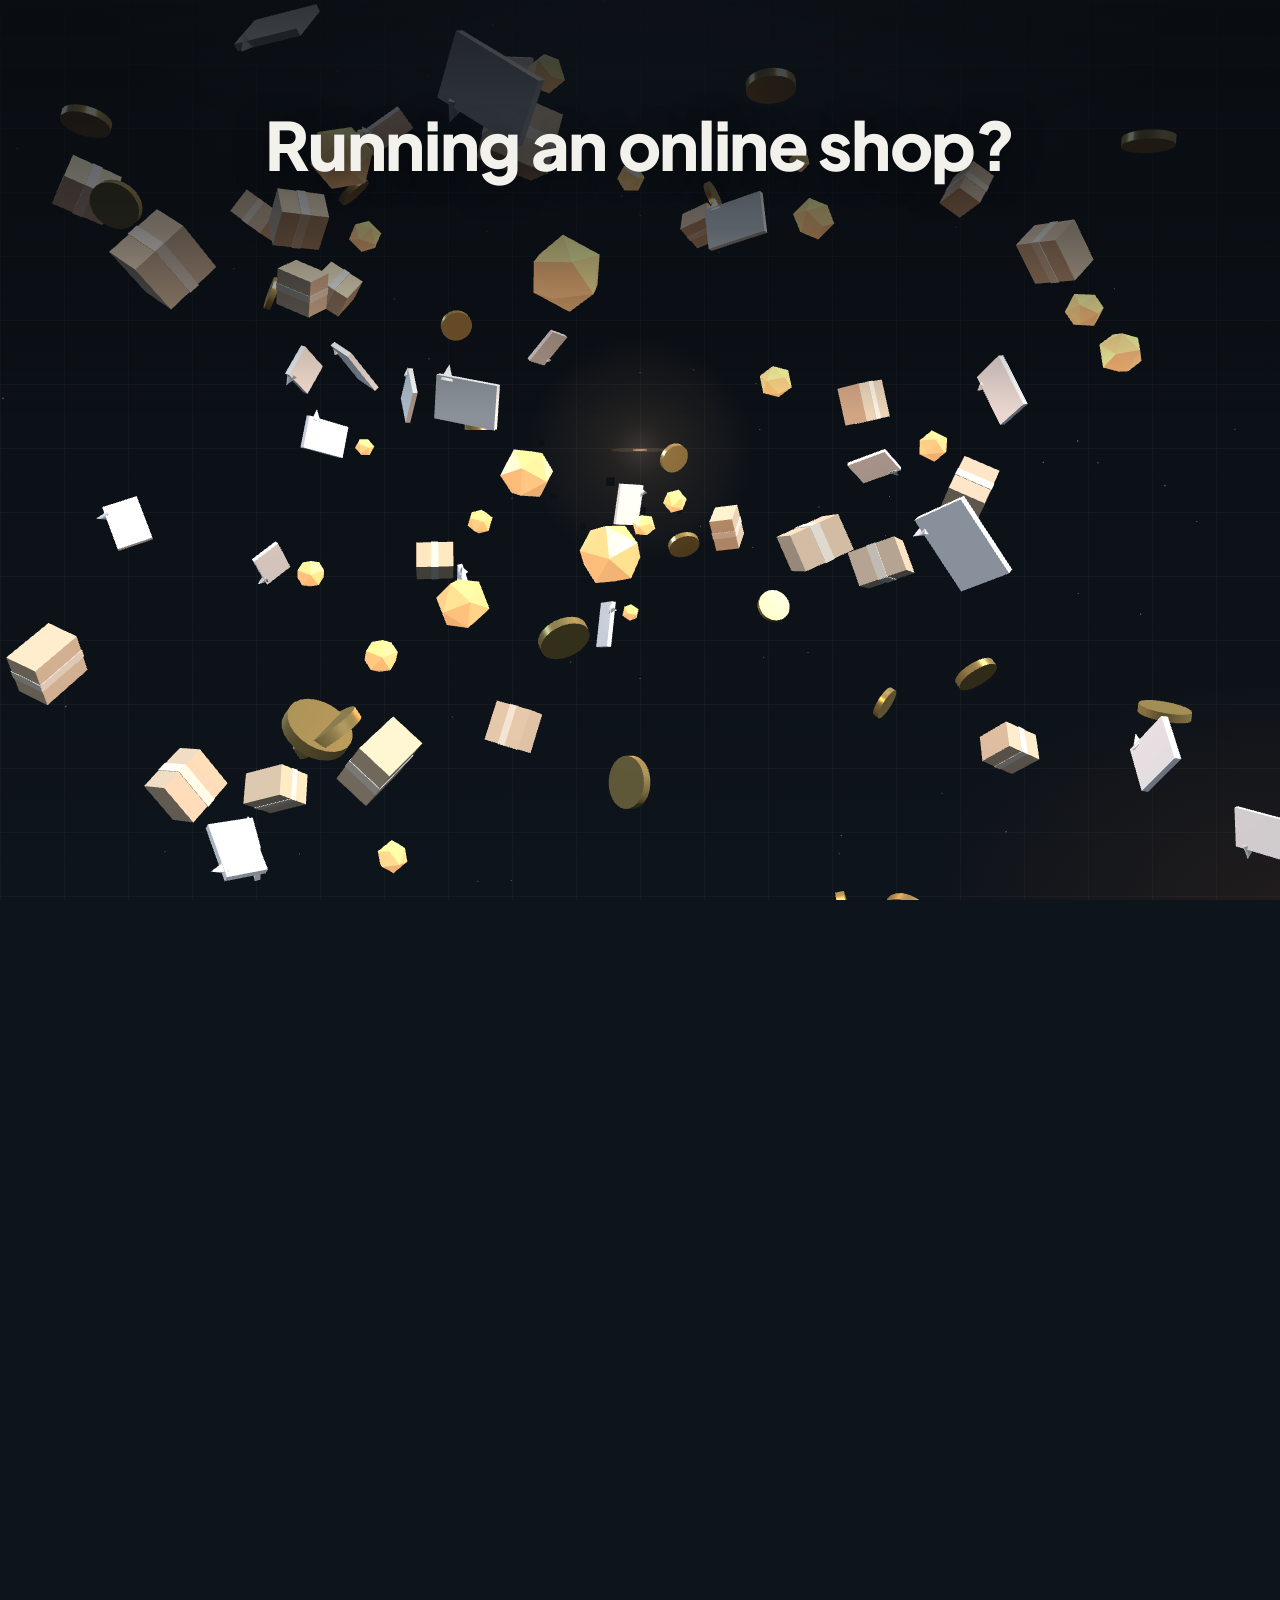
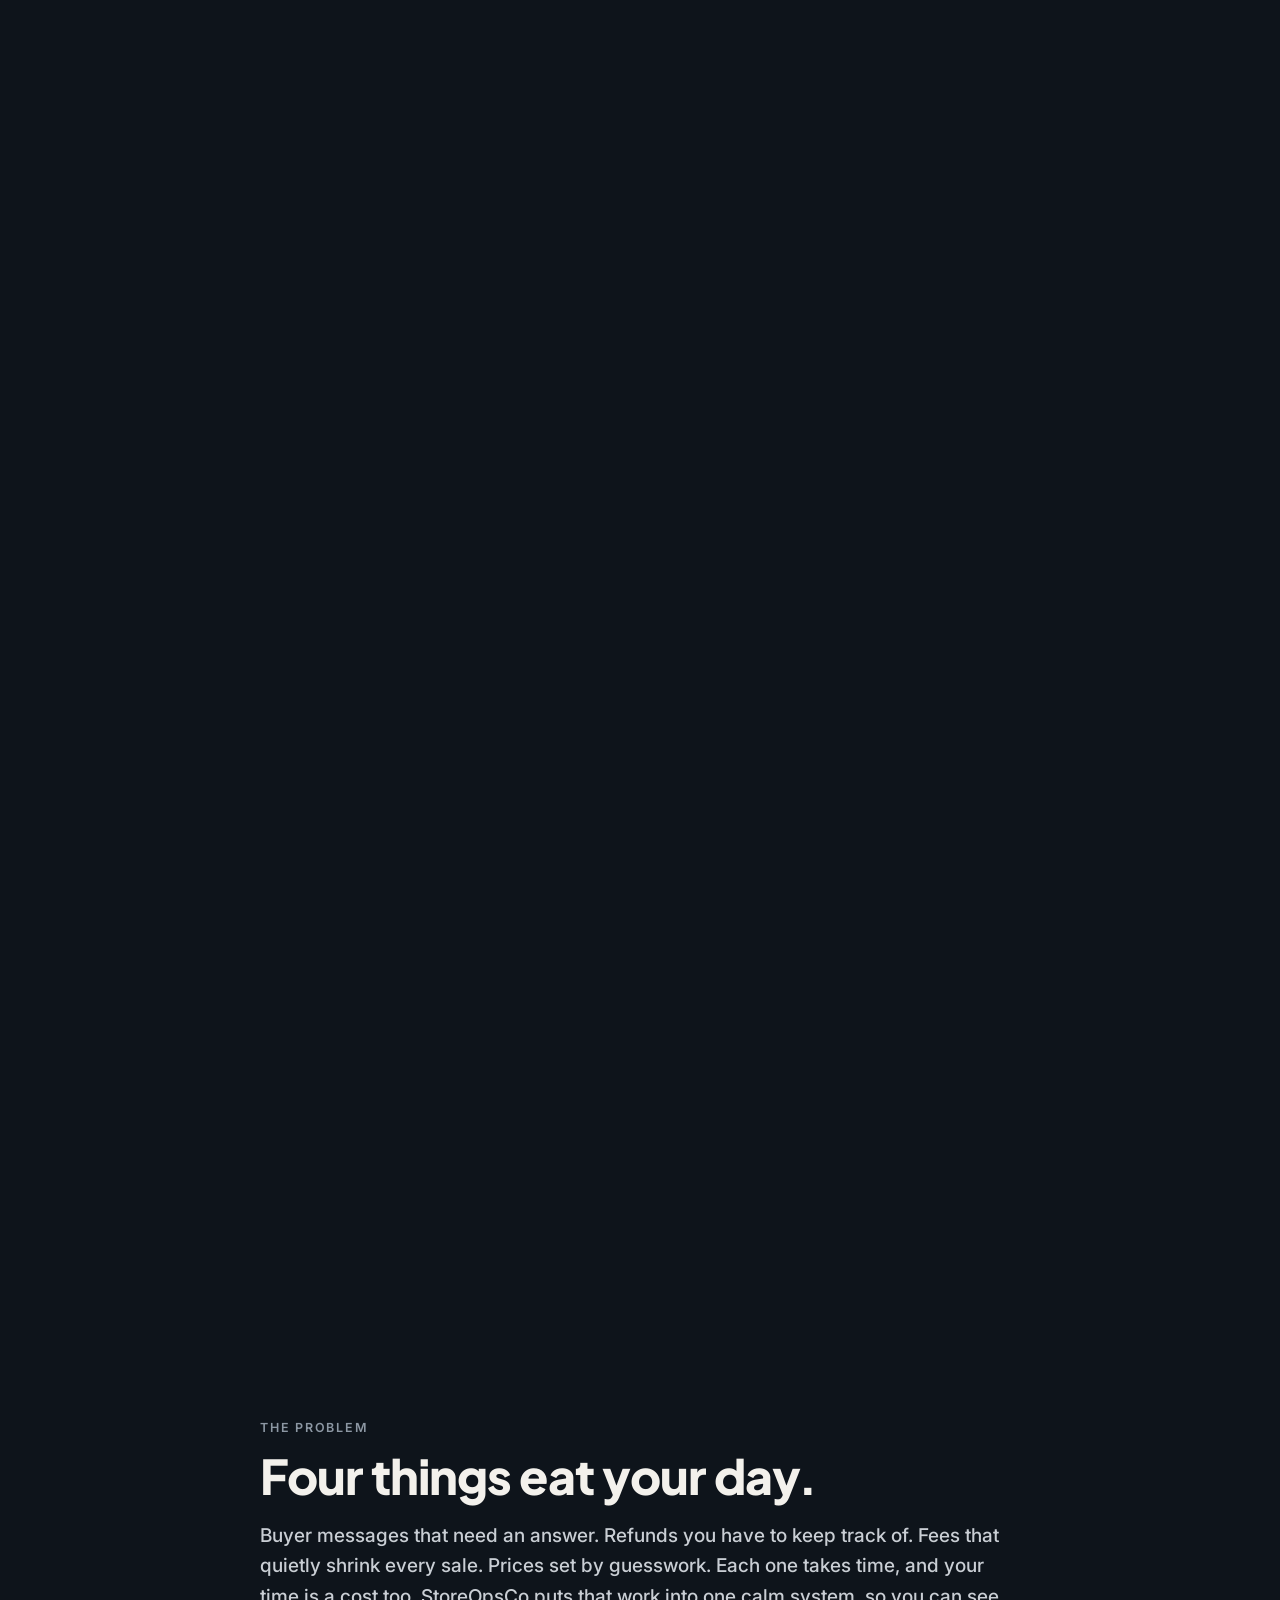
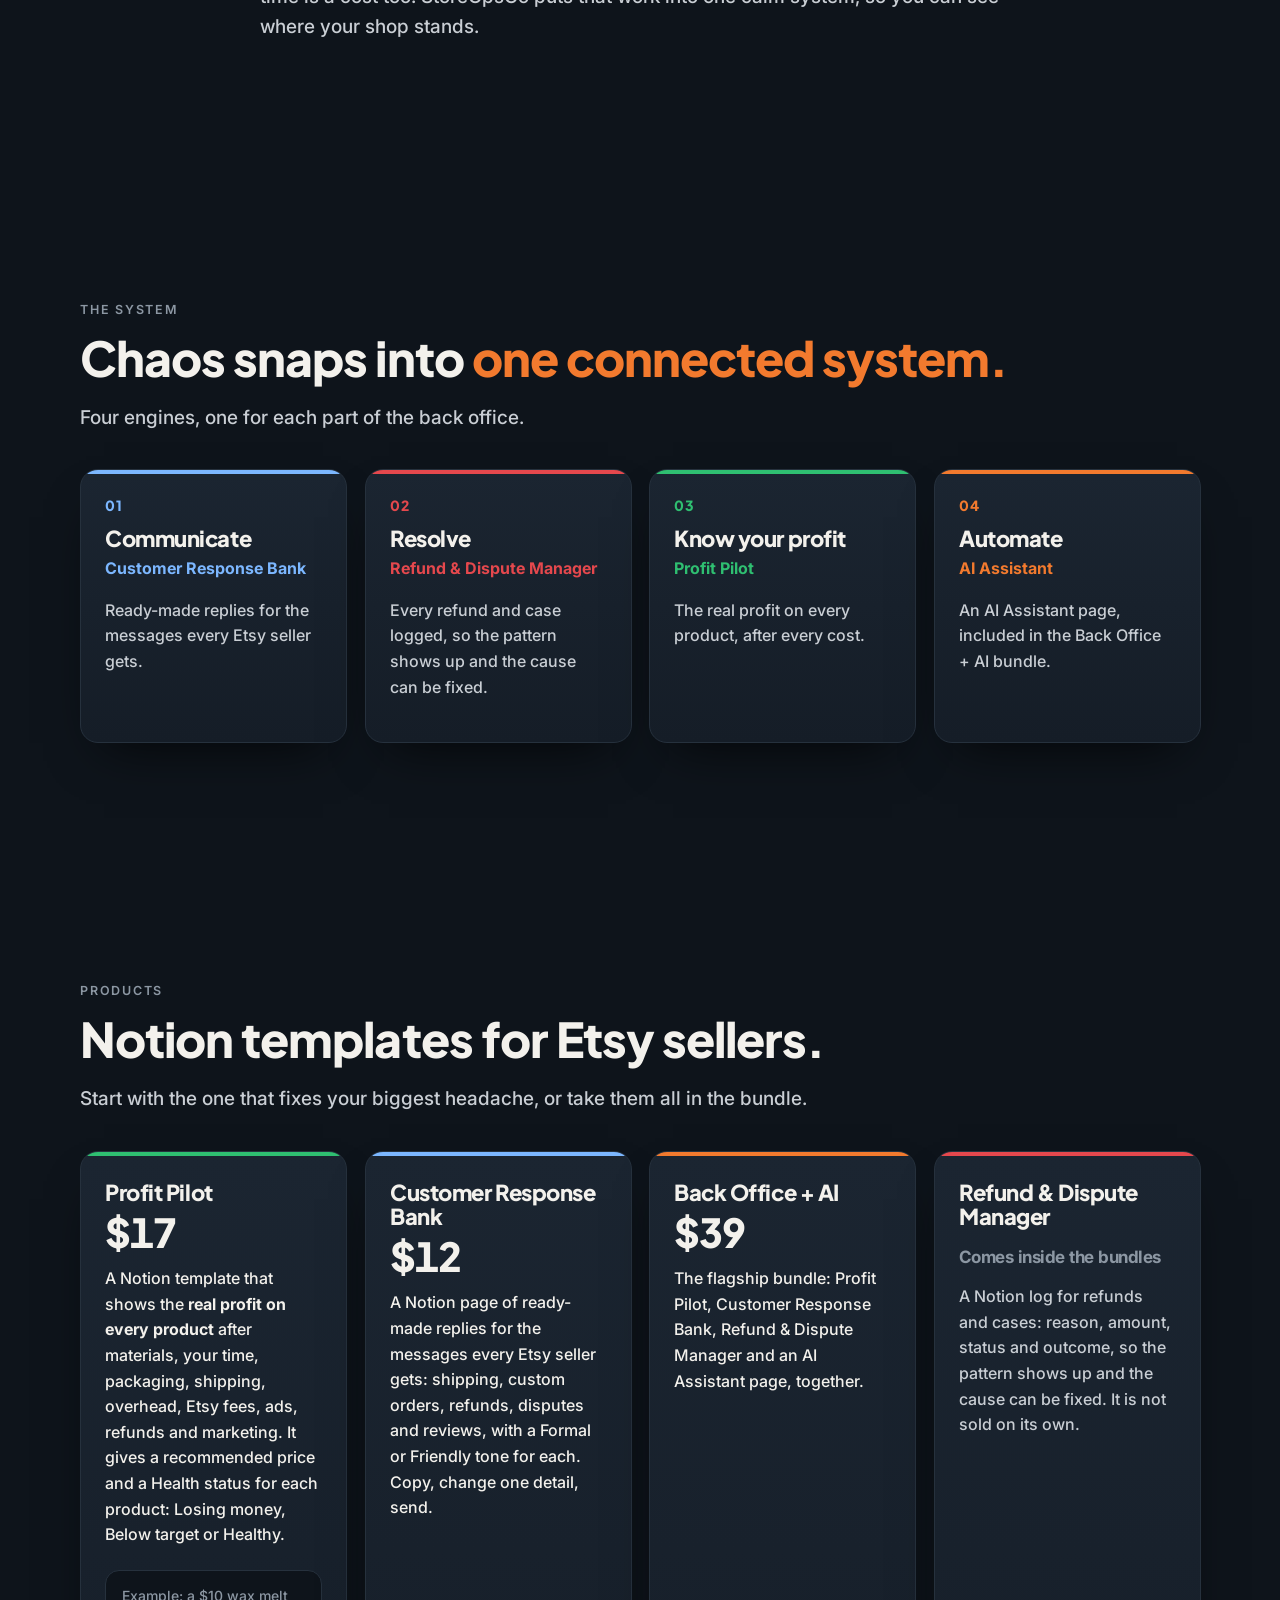
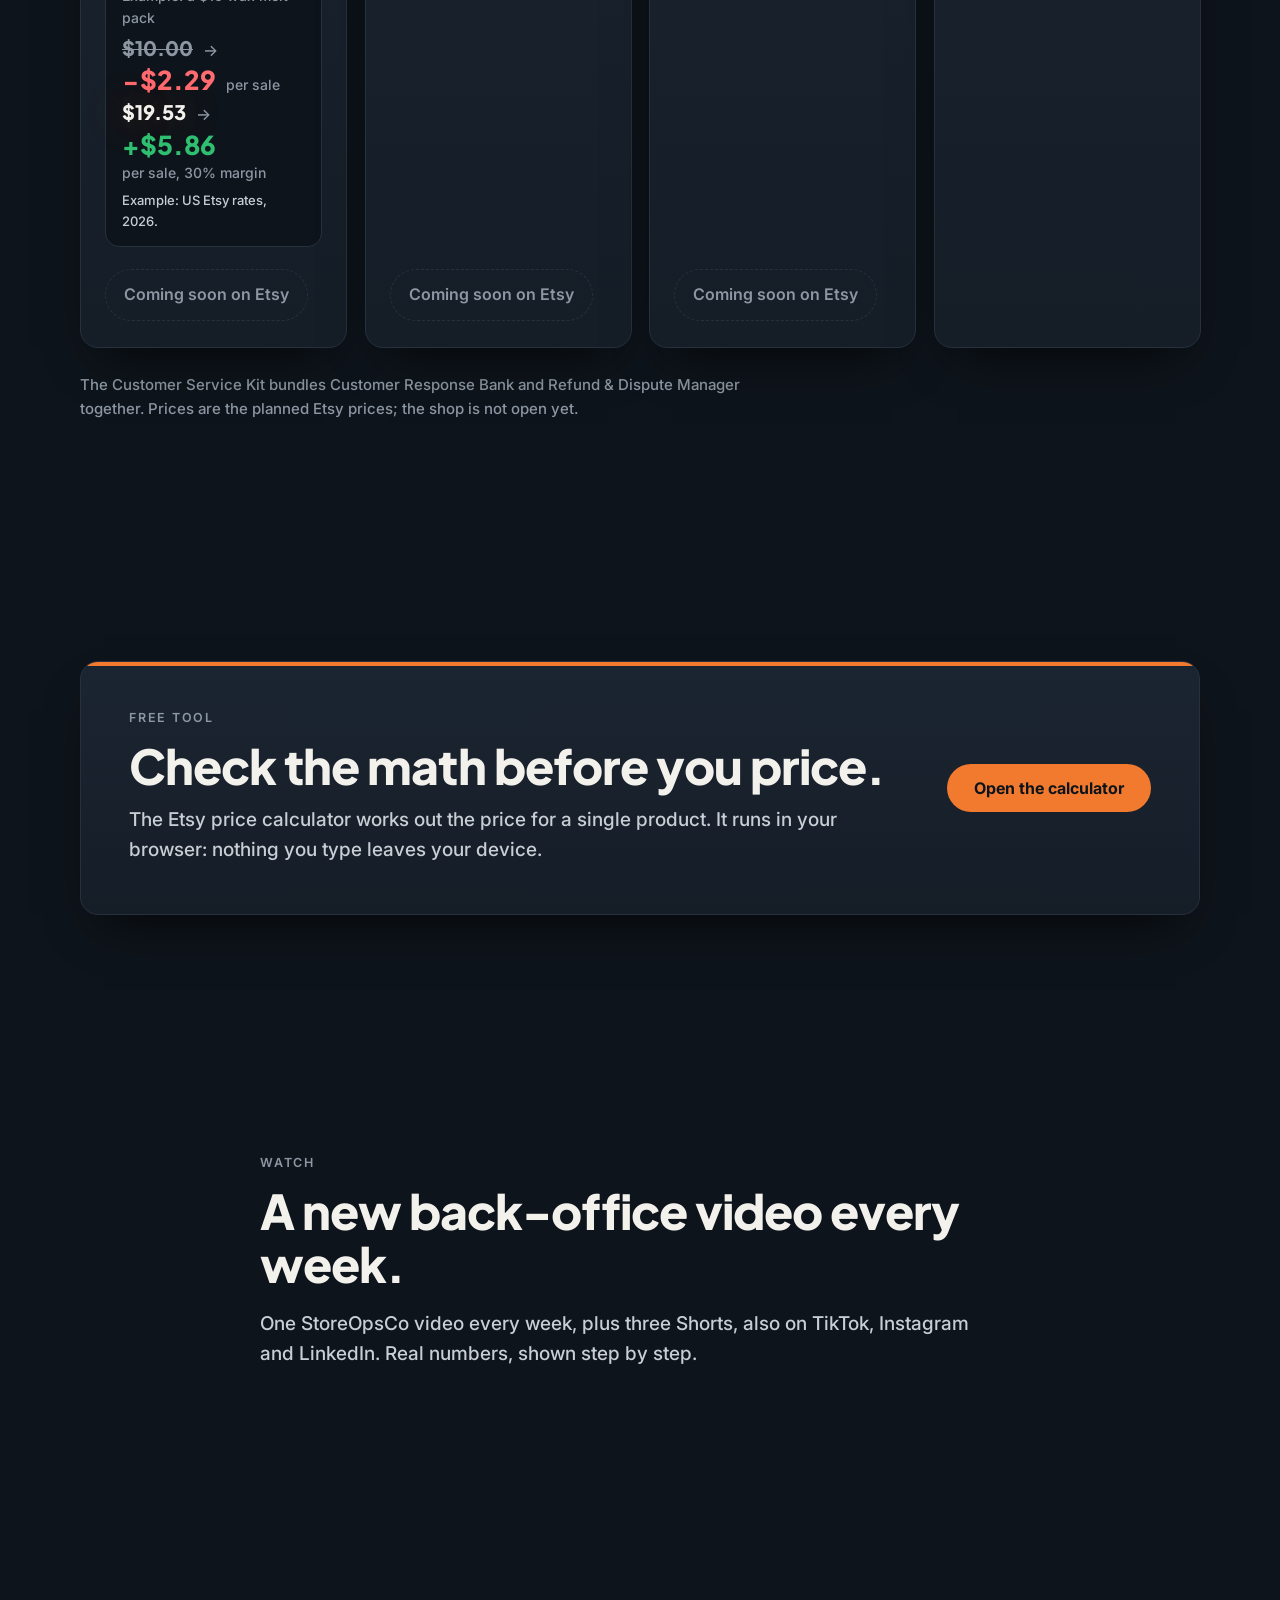
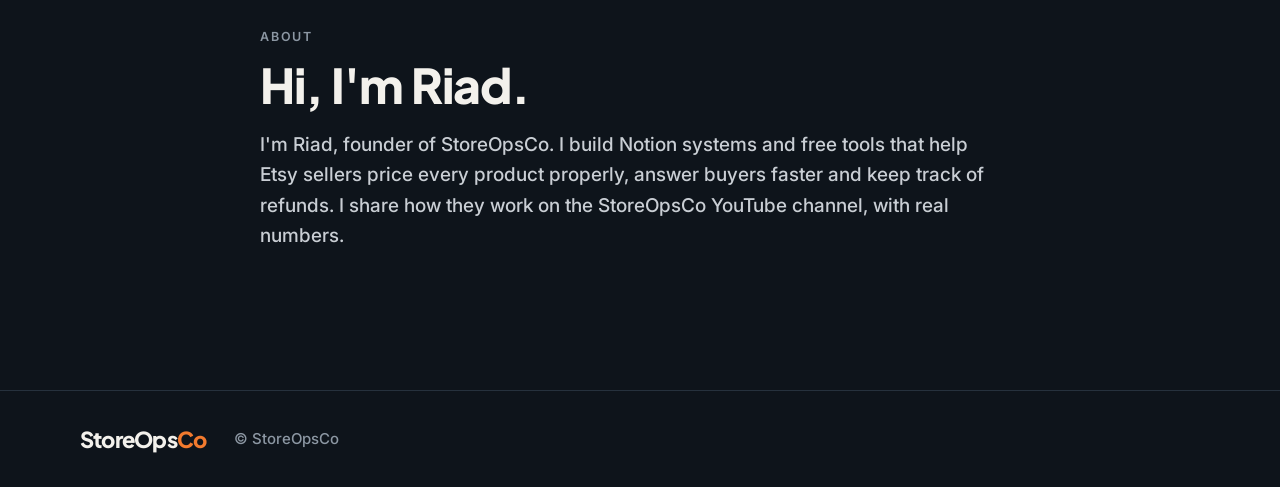
==== index.html @ f42cfaeb "Build StoreOpsCo one-page site: static hero, sections, 3D scroll story, page effects Co-Authored-By:" ====
<!DOCTYPE html>
<html lang="en">
<head>
<meta charset="utf-8">
<meta name="viewport" content="width=device-width, initial-scale=1, viewport-fit=cover">
<title>StoreOpsCo: the back office for small online shops</title>
<meta name="description" content="Notion systems and free tools that help Etsy sellers price every product properly, answer buyers faster and keep track of refunds. The back office for small online shops.">
<meta name="theme-color" content="#0E141B">
<link rel="icon" href="favicon.svg" type="image/svg+xml">

<meta property="og:type" content="website">
<meta property="og:site_name" content="StoreOpsCo">
<meta property="og:title" content="StoreOpsCo: the back office for small online shops">
<meta property="og:description" content="Notion systems and free tools that help Etsy sellers price every product properly, answer buyers faster and keep track of refunds.">
<meta property="og:image" content="og-image.png">
<meta name="twitter:card" content="summary_large_image">
<meta name="twitter:title" content="StoreOpsCo: the back office for small online shops">
<meta name="twitter:description" content="Notion systems and free tools that help Etsy sellers price every product properly, answer buyers faster and keep track of refunds.">
<meta name="twitter:image" content="og-image.png">

<script>document.documentElement.className += ' js';</script>
<link rel="preconnect" href="https://fonts.googleapis.com">
<link rel="preconnect" href="https://fonts.gstatic.com" crossorigin>
<link href="https://fonts.googleapis.com/css2?family=Inter:wght@500;600;700&family=Plus+Jakarta+Sans:wght@800&display=swap" rel="stylesheet">
<link rel="stylesheet" href="styles.css">
<script type="application/ld+json" id="ld-org">{"@context":"https://schema.org","@type":"Organization","name":"StoreOpsCo","description":"Notion systems and free tools for Etsy sellers: the back office for small online shops."}</script>
</head>
<body>
<a class="skip" href="#problem">Skip to content</a>

<div class="progress-line" id="progress-line" aria-hidden="true"></div>

<main>
<!-- HERO: the 3D story (scene.js) with a static fallback -->
<header class="hero" id="top">
  <div class="hero-pin">
    <div class="hero-static" aria-hidden="true">
      <svg viewBox="0 0 400 420" class="tower" focusable="false">
<defs><filter id="tg" x="-200%" y="-5%" width="500%" height="110%"><feGaussianBlur stdDeviation="9"/></filter></defs>
<g class="t-ring"><circle cx="376.7" cy="250.3" r="1.4" fill="#F27A2E" opacity="0.35"/><circle cx="370.5" cy="266.6" r="1.9" fill="#F27A2E" opacity="0.47"/><circle cx="353.1" cy="273.0" r="2.4" fill="#F27A2E" opacity="0.59"/><circle cx="307.5" cy="287.4" r="1.4" fill="#F27A2E" opacity="0.71"/><circle cx="274.0" cy="285.7" r="1.9" fill="#F27A2E" opacity="0.35"/><circle cx="227.4" cy="300.1" r="2.4" fill="#F27A2E" opacity="0.47"/><circle cx="185.1" cy="303.8" r="1.4" fill="#F27A2E" opacity="0.59"/><circle cx="138.2" cy="292.0" r="1.9" fill="#F27A2E" opacity="0.71"/><circle cx="104.4" cy="277.7" r="2.4" fill="#F27A2E" opacity="0.35"/><circle cx="61.8" cy="288.4" r="1.4" fill="#F27A2E" opacity="0.47"/><circle cx="47.1" cy="268.5" r="1.9" fill="#F27A2E" opacity="0.59"/><circle cx="16.6" cy="248.4" r="2.4" fill="#F27A2E" opacity="0.71"/><circle cx="-6.7" cy="241.2" r="1.4" fill="#F27A2E" opacity="0.35"/><circle cx="9.5" cy="222.2" r="1.9" fill="#F27A2E" opacity="0.47"/><circle cx="6.1" cy="202.7" r="2.4" fill="#F27A2E" opacity="0.59"/><circle cx="39.9" cy="198.5" r="1.4" fill="#F27A2E" opacity="0.71"/><circle cx="55.7" cy="185.8" r="1.9" fill="#F27A2E" opacity="0.35"/><circle cx="82.4" cy="160.3" r="2.4" fill="#F27A2E" opacity="0.47"/><circle cx="130.4" cy="165.0" r="1.4" fill="#F27A2E" opacity="0.59"/><circle cx="169.9" cy="161.7" r="1.9" fill="#F27A2E" opacity="0.71"/><circle cx="214.0" cy="162.2" r="2.4" fill="#F27A2E" opacity="0.35"/><circle cx="258.2" cy="158.4" r="1.4" fill="#F27A2E" opacity="0.47"/><circle cx="304.6" cy="165.7" r="1.9" fill="#F27A2E" opacity="0.59"/><circle cx="330.0" cy="174.9" r="2.4" fill="#F27A2E" opacity="0.71"/><circle cx="367.8" cy="197.1" r="1.4" fill="#F27A2E" opacity="0.35"/><circle cx="372.3" cy="199.9" r="1.9" fill="#F27A2E" opacity="0.47"/><circle cx="394.8" cy="213.3" r="2.4" fill="#F27A2E" opacity="0.59"/><circle cx="408.4" cy="237.1" r="1.4" fill="#F27A2E" opacity="0.71"/></g>
<g class="t-plat t-p0">
<polygon points="70,366 135,404 265,404 330,366" fill="#7CB7FF" opacity=".35" filter="url(#tg)"/>
<polygon points="70,352 135,390 135,404 70,366" fill="#0F1620" stroke="#7CB7FF" stroke-opacity=".5"/>
<polygon points="135,390 265,390 265,404 135,404" fill="#121A24" stroke="#7CB7FF" stroke-opacity=".5"/>
<polygon points="265,390 330,352 330,366 265,404" fill="#0F1620" stroke="#7CB7FF" stroke-opacity=".5"/>
<polygon points="70,352 135,314 265,314 330,352 265,390 135,390" fill="#1B2531" stroke="#7CB7FF" stroke-width="2"/>
<rect x="123" y="335" width="30" height="18" rx="3" fill="#F3F1EC" transform="rotate(-6 138 344)"/><rect x="177" y="329" width="30" height="18" rx="3" fill="#F3F1EC" transform="rotate(3 192 338)"/><rect x="235" y="337" width="30" height="18" rx="3" fill="#F3F1EC" transform="rotate(8 250 346)"/><rect x="155" y="355" width="30" height="18" rx="3" fill="#F3F1EC" transform="rotate(4 170 364)"/><rect x="213" y="355" width="30" height="18" rx="3" fill="#F3F1EC" transform="rotate(-5 228 364)"/></g>
<g class="t-plat t-p1">
<polygon points="70,286 135,324 265,324 330,286" fill="#E5484D" opacity=".35" filter="url(#tg)"/>
<polygon points="70,272 135,310 135,324 70,286" fill="#0F1620" stroke="#E5484D" stroke-opacity=".5"/>
<polygon points="135,310 265,310 265,324 135,324" fill="#121A24" stroke="#E5484D" stroke-opacity=".5"/>
<polygon points="265,310 330,272 330,286 265,324" fill="#0F1620" stroke="#E5484D" stroke-opacity=".5"/>
<polygon points="70,272 135,234 265,234 330,272 265,310 135,310" fill="#1B2531" stroke="#E5484D" stroke-width="2"/>
<rect x="126" y="255" width="28" height="22" rx="2" fill="#C89B6D"/><rect x="137" y="255" width="6" height="22" fill="#E8D2B4"/><rect x="172" y="249" width="28" height="22" rx="2" fill="#C89B6D"/><rect x="183" y="249" width="6" height="22" fill="#E8D2B4"/><rect x="226" y="257" width="28" height="22" rx="2" fill="#C89B6D"/><rect x="237" y="257" width="6" height="22" fill="#E8D2B4"/><rect x="152" y="273" width="28" height="22" rx="2" fill="#C89B6D"/><rect x="163" y="273" width="6" height="22" fill="#E8D2B4"/><rect x="202" y="273" width="28" height="22" rx="2" fill="#C89B6D"/><rect x="213" y="273" width="6" height="22" fill="#E8D2B4"/></g>
<g class="t-plat t-p2">
<polygon points="70,206 135,244 265,244 330,206" fill="#2FBF71" opacity=".35" filter="url(#tg)"/>
<polygon points="70,192 135,230 135,244 70,206" fill="#0F1620" stroke="#2FBF71" stroke-opacity=".5"/>
<polygon points="135,230 265,230 265,244 135,244" fill="#121A24" stroke="#2FBF71" stroke-opacity=".5"/>
<polygon points="265,230 330,192 330,206 265,244" fill="#0F1620" stroke="#2FBF71" stroke-opacity=".5"/>
<polygon points="70,192 135,154 265,154 330,192 265,230 135,230" fill="#1B2531" stroke="#2FBF71" stroke-width="2"/>
<rect x="138" y="180" width="28" height="5" fill="#B98A22"/><ellipse cx="152" cy="180" rx="14" ry="5" fill="#F2B33D"/><rect x="138" y="186" width="28" height="5" fill="#B98A22"/><ellipse cx="152" cy="186" rx="14" ry="5" fill="#F2B33D"/><rect x="138" y="192" width="28" height="5" fill="#B98A22"/><ellipse cx="152" cy="192" rx="14" ry="5" fill="#F2B33D"/><rect x="182" y="172" width="28" height="5" fill="#B98A22"/><ellipse cx="196" cy="172" rx="14" ry="5" fill="#F2B33D"/><rect x="182" y="178" width="28" height="5" fill="#B98A22"/><ellipse cx="196" cy="178" rx="14" ry="5" fill="#F2B33D"/><rect x="182" y="184" width="28" height="5" fill="#B98A22"/><ellipse cx="196" cy="184" rx="14" ry="5" fill="#F2B33D"/><rect x="230" y="182" width="28" height="5" fill="#B98A22"/><ellipse cx="244" cy="182" rx="14" ry="5" fill="#F2B33D"/><rect x="230" y="188" width="28" height="5" fill="#B98A22"/><ellipse cx="244" cy="188" rx="14" ry="5" fill="#F2B33D"/><rect x="230" y="194" width="28" height="5" fill="#B98A22"/><ellipse cx="244" cy="194" rx="14" ry="5" fill="#F2B33D"/><rect x="194" y="192" width="28" height="5" fill="#B98A22"/><ellipse cx="208" cy="192" rx="14" ry="5" fill="#F2B33D"/><rect x="194" y="198" width="28" height="5" fill="#B98A22"/><ellipse cx="208" cy="198" rx="14" ry="5" fill="#F2B33D"/><rect x="194" y="204" width="28" height="5" fill="#B98A22"/><ellipse cx="208" cy="204" rx="14" ry="5" fill="#F2B33D"/></g>
<g class="t-plat t-p3">
<polygon points="70,126 135,164 265,164 330,126" fill="#F27A2E" opacity=".35" filter="url(#tg)"/>
<polygon points="70,112 135,150 135,164 70,126" fill="#0F1620" stroke="#F27A2E" stroke-opacity=".5"/>
<polygon points="135,150 265,150 265,164 135,164" fill="#121A24" stroke="#F27A2E" stroke-opacity=".5"/>
<polygon points="265,150 330,112 330,126 265,164" fill="#0F1620" stroke="#F27A2E" stroke-opacity=".5"/>
<polygon points="70,112 135,74 265,74 330,112 265,150 135,150" fill="#1B2531" stroke="#F27A2E" stroke-width="2"/>
<polygon points="130,82 139,94 130,106 121,94" fill="#F27A2E" stroke="#FFC9A1" stroke-width="1"/><polygon points="170,66 179,78 170,90 161,78" fill="#F27A2E" stroke="#FFC9A1" stroke-width="1"/><polygon points="218,72 227,84 218,96 209,84" fill="#F27A2E" stroke="#FFC9A1" stroke-width="1"/><polygon points="262,84 271,96 262,108 253,96" fill="#F27A2E" stroke="#FFC9A1" stroke-width="1"/><polygon points="194,98 203,110 194,122 185,110" fill="#F27A2E" stroke="#FFC9A1" stroke-width="1"/></g>
<rect x="182" y="40" width="36" height="340" rx="18" fill="#F27A2E" opacity=".4" filter="url(#tg)"/>
<rect x="196.5" y="40" width="7" height="340" rx="3.5" fill="#F27A2E"/>

      </svg>
    </div>
    <canvas id="scene" aria-hidden="true"></canvas>

    <div class="story" id="story" aria-hidden="true">
      <p class="o q" data-in="0" data-out="0.145">Running an online shop?</p>
      <p class="o words" data-in="0" data-out="0.145">
        <span class="w" data-in="0.03">Messages.</span>
        <span class="w r" data-in="0.055">Refunds.</span>
        <span class="w r" data-in="0.08">Fees.</span>
        <span class="w" data-in="0.105">Guesswork.</span>
      </p>
      <p class="o snap" data-in="0.165" data-out="0.25">Chaos snaps into<br>one connected system.</p>
      <div class="o label" style="--c:#7CB7FF" data-in="0.262" data-out="0.368"><span class="n">01</span><div><b>Communicate</b><span class="prod">Customer Response Bank</span><span class="line">Ready-made replies for the messages every Etsy seller gets.</span></div></div>
      <div class="o label" style="--c:#E5484D" data-in="0.376" data-out="0.482"><span class="n">02</span><div><b>Resolve</b><span class="prod">Refund &amp; Dispute Manager</span><span class="line">Every refund and case logged, so the pattern shows up.</span></div></div>
      <div class="o label" style="--c:#2FBF71" data-in="0.49" data-out="0.596"><span class="n">03</span><div><b>Know your profit</b><span class="prod">Profit Pilot</span><span class="line">Real profit on every product, after every cost.</span></div></div>
      <div class="o label" style="--c:#F27A2E" data-in="0.604" data-out="0.70"><span class="n">04</span><div><b>Automate</b><span class="prod">AI Assistant</span><span class="line">An AI Assistant page inside the Back Office + AI bundle.</span></div></div>
      <p class="o conn" data-in="0.712" data-out="0.8">All connected.<br><em>One system.</em></p>
    </div>
    <div class="flash" id="flash" aria-hidden="true"></div>

    <div class="hero-copy" id="hero-copy">
      <h1 class="wordmark">StoreOps<span>Co</span></h1>
      <p class="tagline">The back office for small online shops.</p>
      <div class="btn-row">
        <a class="btn primary" href="#products">See the products</a>
        <a class="btn secondary" href="#" data-link="YOUTUBE_URL" hidden>Watch on YouTube</a>
      </div>
      <p class="kicker">Notion systems for Etsy sellers</p>
    </div>
  </div>

  <!-- Text equivalent of the animated story, for screen readers and no-3D visitors -->
  <div class="sr-only">
    <h2>The story in the animation</h2>
    <p>Running an online shop? Messages. Refunds. Fees. Guesswork. Chaos snaps into one connected system.</p>
    <ol>
      <li>Communicate: Customer Response Bank. Ready-made replies for the messages every Etsy seller gets.</li>
      <li>Resolve: Refund &amp; Dispute Manager. Every refund and case logged, so the pattern shows up.</li>
      <li>Know your profit: Profit Pilot. Real profit on every product, after every cost.</li>
      <li>Automate: AI Assistant. An AI Assistant page inside the Back Office + AI bundle.</li>
    </ol>
    <p>All connected. One system.</p>
  </div>
</header>

<section class="section" id="problem" tabindex="-1" aria-labelledby="h-problem">
  <div class="wrap narrow reveal">
    <p class="kicker">The problem</p>
    <h2 id="h-problem">Four things eat your day.</h2>
    <p class="lead">Buyer messages that need an answer. Refunds you have to keep track of. Fees that quietly shrink every sale. Prices set by guesswork. Each one takes time, and your time is a cost too. StoreOpsCo puts that work into one calm system, so you can see where your shop stands.</p>
  </div>
</section>

<section class="section" id="system" aria-labelledby="h-system">
  <div class="wrap">
    <div class="reveal">
      <p class="kicker">The system</p>
      <h2 id="h-system">Chaos snaps into <span class="sig">one connected system.</span></h2>
      <p class="lead">Four engines, one for each part of the back office.</p>
    </div>
    <ul class="grid four cards">
      <li class="card engine tilt reveal" style="--c:#7CB7FF"><span class="num">01</span><h3>Communicate</h3><p class="prod">Customer Response Bank</p><p>Ready-made replies for the messages every Etsy seller gets.</p></li>
      <li class="card engine tilt reveal" style="--c:#E5484D"><span class="num">02</span><h3>Resolve</h3><p class="prod">Refund &amp; Dispute Manager</p><p>Every refund and case logged, so the pattern shows up and the cause can be fixed.</p></li>
      <li class="card engine tilt reveal" style="--c:#2FBF71"><span class="num">03</span><h3>Know your profit</h3><p class="prod">Profit Pilot</p><p>The real profit on every product, after every cost.</p></li>
      <li class="card engine tilt reveal" style="--c:#F27A2E"><span class="num">04</span><h3>Automate</h3><p class="prod">AI Assistant</p><p>An AI Assistant page, included in the Back Office + AI bundle.</p></li>
    </ul>
  </div>
</section>

<section class="section" id="products" aria-labelledby="h-products">
  <div class="wrap">
    <div class="reveal">
      <p class="kicker">Products</p>
      <h2 id="h-products">Notion templates for Etsy sellers.</h2>
      <p class="lead">Start with the one that fixes your biggest headache, or take them all in the bundle.</p>
    </div>
    <ul class="grid products cards">
      <li class="card product tilt reveal" style="--c:#2FBF71" id="profit-pilot">
        <h3>Profit Pilot</h3>
        <p class="price">$17</p>
        <p>A Notion template that shows the <strong>real profit on every product</strong> after materials, your time, packaging, shipping, overhead, Etsy fees, ads, refunds and marketing. It gives a recommended price and a Health status for each product: Losing money, Below target or Healthy.</p>
        <div class="flip" id="flip">
          <p class="flip-note">Example: a $10 wax melt pack</p>
          <p class="flip-row"><span class="from">$10.00</span><span class="arrow" aria-hidden="true">→</span><span class="to loss">−$2.29</span><span class="what">per sale</span></p>
          <p class="flip-row"><span class="from">$19.53</span><span class="arrow" aria-hidden="true">→</span><span class="to gain">+$5.86</span><span class="what">per sale, 30% margin</span></p>
          <p class="fine">Example: US Etsy rates, 2026.</p>
        </div>
        <p class="buy"><a class="btn primary" href="#" data-link="ETSY_SHOP_URL" hidden>Get it on Etsy</a><span class="soon" data-soon>Coming soon on Etsy</span></p>
      </li>
      <li class="card product tilt reveal" style="--c:#7CB7FF">
        <h3>Customer Response Bank</h3>
        <p class="price">$12</p>
        <p>A Notion page of ready-made replies for the messages every Etsy seller gets: shipping, custom orders, refunds, disputes and reviews, with a Formal or Friendly tone for each. Copy, change one detail, send.</p>
        <p class="buy"><a class="btn primary" href="#" data-link="ETSY_SHOP_URL" hidden>Get it on Etsy</a><span class="soon" data-soon>Coming soon on Etsy</span></p>
      </li>
      <li class="card product tilt reveal" style="--c:#F27A2E">
        <h3>Back Office + AI</h3>
        <p class="price">$39</p>
        <p>The flagship bundle: Profit Pilot, Customer Response Bank, Refund &amp; Dispute Manager and an AI Assistant page, together.</p>
        <p class="buy"><a class="btn primary" href="#" data-link="ETSY_SHOP_URL" hidden>Get it on Etsy</a><span class="soon" data-soon>Coming soon on Etsy</span></p>
      </li>
      <li class="card product tilt reveal" style="--c:#E5484D">
        <h3>Refund &amp; Dispute Manager</h3>
        <p class="price small">Comes inside the bundles</p>
        <p>A Notion log for refunds and cases: reason, amount, status and outcome, so the pattern shows up and the cause can be fixed. It is not sold on its own.</p>
      </li>
    </ul>
    <p class="note reveal">The Customer Service Kit bundles Customer Response Bank and Refund &amp; Dispute Manager together. <span data-soon-note>Prices are the planned Etsy prices; the shop is not open yet.</span></p>
  </div>
</section>

<section class="section" id="tool" aria-labelledby="h-tool">
  <div class="wrap">
    <div class="card tool tilt reveal">
      <div>
        <p class="kicker">Free tool</p>
        <h2 id="h-tool">Check the math before you price.</h2>
        <p class="lead">The Etsy price calculator works out the price for a single product. It runs in your browser: nothing you type leaves your device.</p>
      </div>
      <p class="tool-cta"><a class="btn primary" href="https://riadmrad1992-blip.github.io/StoreOpsCo-calculator/" data-link="CALCULATOR_URL" rel="noopener">Open the calculator</a></p>
    </div>
  </div>
</section>

<section class="section" id="watch" aria-labelledby="h-watch">
  <div class="wrap narrow reveal">
    <p class="kicker">Watch</p>
    <h2 id="h-watch">A new back-office video every week.</h2>
    <p class="lead">One StoreOpsCo video every week, plus three Shorts, also on TikTok, Instagram and LinkedIn. Real numbers, shown step by step.</p>
    <p><a class="btn primary" href="#" data-link="YOUTUBE_URL" rel="noopener" hidden>Watch on YouTube</a></p>
  </div>
</section>

<section class="section" id="join" aria-labelledby="h-join" hidden>
  <div class="wrap narrow reveal">
    <p class="kicker">Join the list</p>
    <h2 id="h-join">New free tools and Etsy back-office tips.</h2>
    <p><a class="btn primary" href="#" data-link="EMAIL_SIGNUP_URL" rel="noopener">Join the email list</a></p>
  </div>
</section>

<section class="section" id="about" aria-labelledby="h-about">
  <div class="wrap narrow reveal">
    <p class="kicker">About</p>
    <h2 id="h-about">Hi, I'm Riad.</h2>
    <p class="lead">I'm Riad, founder of StoreOpsCo. I build Notion systems and free tools that help Etsy sellers price every product properly, answer buyers faster and keep track of refunds. I share how they work on the StoreOpsCo YouTube channel, with real numbers.</p>
  </div>
</section>
</main>

<footer class="footer">
  <div class="wrap foot">
    <p class="wm small">StoreOps<span>Co</span></p>
    <p>&copy; StoreOpsCo</p>
    <ul class="social" id="social" aria-label="StoreOpsCo on the web">
      <li hidden><a href="#" data-link="YOUTUBE_URL" rel="me noopener">YouTube</a></li>
      <li hidden><a href="#" data-link="TIKTOK_URL" rel="me noopener">TikTok</a></li>
      <li hidden><a href="#" data-link="INSTAGRAM_URL" rel="me noopener">Instagram</a></li>
      <li hidden><a href="#" data-link="LINKEDIN_URL" rel="me noopener">LinkedIn</a></li>
      <li hidden><a href="#" id="contact-link">Email</a></li>
    </ul>
  </div>
</footer>

<noscript><style>.reveal{opacity:1!important;transform:none!important}</style></noscript>
<script src="config.js"></script>
<script src="scene.js" defer></script>
<script src="app.js" defer></script>
</body>
</html>
---- styles.css ----
/* StoreOpsCo: plain CSS, no build step. Brand: see ref-brand.md */
:root{
  --ground:#0E141B; --ground-deep:#0A0E13; --surface:#151D27; --raised:#1B2531; --line:#26313D;
  --ink:#F3F1EC; --muted:#8C97A3; --signal:#F27A2E; --on-signal:#0E141B; --ledger:#2FBF71; --loss:#FF6B70;
  --font-head:"Plus Jakarta Sans",Inter,system-ui,-apple-system,"Segoe UI",Roboto,Arial,sans-serif;
  --font-body:Inter,system-ui,-apple-system,"Segoe UI",Roboto,Arial,sans-serif;
  --u:clamp(4.2px,min(1vw,1vh),11px);
  --ease-out:cubic-bezier(.2,.8,.2,1); --back:cubic-bezier(.3,1.6,.5,1);
  color-scheme:dark;
}
*,*::before,*::after{box-sizing:border-box}
html{scroll-behavior:auto;-webkit-text-size-adjust:100%}
body{margin:0;background:var(--ground);color:var(--ink);font:500 16px/1.6 var(--font-body);-webkit-font-smoothing:antialiased;overflow-x:hidden}
/* page ground: gradient, one blue-grey highlight, one faint orange glow, hairline grid */
body::before{content:"";position:fixed;inset:0;z-index:-1;pointer-events:none;
  background:
   radial-gradient(60% 40% at 50% 0%,rgba(124,160,200,.14),transparent 70%),
   radial-gradient(40% 35% at 100% 100%,rgba(242,122,46,.08),transparent 70%),
   linear-gradient(rgba(243,241,236,.035) 1px,transparent 1px) 0 0/64px 64px,
   linear-gradient(90deg,rgba(243,241,236,.035) 1px,transparent 1px) 0 0/64px 64px,
   linear-gradient(180deg,var(--ground-deep),var(--ground));}
h1,h2,h3{font-family:var(--font-head);font-weight:800;letter-spacing:-.02em;line-height:1.1;margin:0}
p{margin:0 0 1em}
a{color:inherit}
.sig{color:var(--signal)}
.sr-only{position:absolute!important;width:1px;height:1px;margin:-1px;padding:0;overflow:hidden;clip:rect(0 0 0 0);clip-path:inset(50%);white-space:nowrap;border:0}
.sr-only h2{font-size:1em}
[hidden]{display:none!important}

:focus-visible{outline:3px solid var(--signal);outline-offset:2px;border-radius:6px}
.skip{position:fixed;left:12px;top:-60px;z-index:100;background:var(--signal);color:var(--on-signal);font-weight:700;padding:12px 18px;border-radius:999px;text-decoration:none;transition:top .15s}
.skip:focus{top:12px}

.progress-line{position:fixed;left:0;top:0;height:3px;width:100%;background:var(--signal);transform:scaleX(0);transform-origin:0 50%;z-index:60;pointer-events:none}

/* buttons: pills, at least 44px tall */
.btn{display:inline-flex;align-items:center;justify-content:center;min-height:48px;padding:0 26px;border-radius:999px;font:700 16px/1 var(--font-body);text-decoration:none;border:1px solid transparent;cursor:pointer;transition:transform .2s var(--ease-out),box-shadow .2s,background .2s}
.btn.primary{background:var(--signal);color:var(--on-signal)}
.btn.primary:hover{background:#ff8a42;transform:translateY(-1px)}
.btn.secondary{background:var(--surface);color:var(--ink);border-color:var(--line)}
.btn.secondary:hover{background:var(--raised);transform:translateY(-1px)}
.btn-row{display:flex;flex-wrap:wrap;gap:12px;justify-content:inherit}
.kicker{font:600 12.5px/1.3 var(--font-body);text-transform:uppercase;letter-spacing:.14em;color:var(--muted);margin:0 0 14px}
.wordmark,.wm{font-family:var(--font-head);font-weight:800;letter-spacing:-.035em;line-height:1}
.wordmark span,.wm span{color:var(--signal)}

/* ---------- Hero (static version first) ---------- */
.hero{position:relative}
.hero-pin{position:relative;min-height:100vh;min-height:100svh;display:grid;align-items:center;gap:8px;padding:56px 20px 40px;max-width:1180px;margin:0 auto}
.hero-copy{position:relative;z-index:2}
.hero-copy .wordmark{font-size:clamp(48px,11vw,104px);text-shadow:0 0 40px rgba(242,122,46,.45)} /* the one glow */
.tagline{font:700 clamp(18px,3.2vw,26px)/1.3 var(--font-body);margin:18px 0 26px}
.hero-copy .kicker{margin:26px 0 0}
.hero-static{display:flex;justify-content:center}
.tower{width:min(100%,460px);height:auto;overflow:visible}
.hero-static{order:2}
canvas#scene,.story,.flash{display:none}
@media (min-width:880px){
  .hero-pin{grid-template-columns:1.1fr .9fr;gap:40px}
  .hero-static{order:2}
}

/* ---------- Hero (3D mode, only when the scene is running) ---------- */
.hero.is-3d{height:500vh}
.hero.is-3d .hero-pin{position:sticky;top:0;height:100vh;height:100svh;min-height:0;max-width:none;margin:0;padding:0;display:block;overflow:hidden}
.hero.is-3d .hero-static{display:none}
.hero.is-3d canvas#scene{display:block;position:absolute;inset:0;width:100%;height:100%}
.hero.is-3d .story::before{content:"";position:absolute;left:0;right:0;top:0;height:46%;background:linear-gradient(180deg,rgba(10,14,19,.85),rgba(10,14,19,.55) 55%,rgba(10,14,19,0));opacity:var(--scrim,1)}
.hero.is-3d .story{display:block;position:absolute;inset:0;pointer-events:none;color:var(--ink)}
.hero.is-3d .flash{display:block;position:absolute;inset:0;background:var(--ink);opacity:0;pointer-events:none}
.hero.is-3d .hero-copy::before{content:"";position:absolute;left:0;right:0;bottom:-6svh;top:-8svh;z-index:-1;background:linear-gradient(0deg,rgba(10,14,19,.8),rgba(10,14,19,0))}
.hero.is-3d .hero-copy{z-index:2;position:absolute;left:0;right:0;bottom:calc(5svh + env(safe-area-inset-bottom,0px));text-align:center;padding:0 20px;opacity:0;transform:translateY(calc(var(--u)*2));transition:opacity .6s var(--ease-out),transform .6s var(--ease-out)}
.hero.is-3d .hero-copy:not(.on){visibility:hidden;pointer-events:none}
.hero.is-3d .hero-copy.on{opacity:1;transform:none}
.hero.is-3d .hero-copy .wordmark{font-size:clamp(44px,calc(var(--u)*11),120px)}
.hero.is-3d .tagline{margin:calc(var(--u)*1.6) 0 calc(var(--u)*2.4)}
.hero.is-3d .btn-row{justify-content:center}
.hero.is-3d .hero-copy .kicker{margin-top:calc(var(--u)*2.4)}

.o{position:absolute;margin:0;opacity:0;transform:translateY(calc(var(--u)*2));transition:opacity .45s ease,transform .6s var(--ease-out)}
.o.on{opacity:1;transform:none}
.story .q,.story .words,.story .snap,.story .conn{left:6%;right:6%;text-align:center}
.story .q{top:12%;font:800 calc(var(--u)*7.4)/1.1 var(--font-head);letter-spacing:-.02em;text-shadow:0 4px 30px rgba(0,0,0,.6)}
.story .words{top:calc(12% + var(--u)*11);display:flex;flex-wrap:wrap;justify-content:center;gap:calc(var(--u)*1.2) calc(var(--u)*2.2);opacity:1;transform:none}
.story .words:not(.on) .w{opacity:0}
.w{font:800 calc(var(--u)*5)/1.1 var(--font-head);opacity:0;transform:scale(.7);transition:opacity .35s ease,transform .35s var(--back);text-shadow:0 4px 24px rgba(0,0,0,.7)}
.w.on{opacity:1;transform:none}
.w.r{color:var(--loss)}
.story .snap{top:12%;font:800 calc(var(--u)*7)/1.15 var(--font-head);letter-spacing:-.02em;text-shadow:0 4px 30px rgba(0,0,0,.6)}
.story .conn{top:12%;font:800 calc(var(--u)*7.4)/1.1 var(--font-head);letter-spacing:-.02em;text-shadow:0 4px 30px rgba(0,0,0,.6)}
.story .conn em{font-style:normal;color:var(--signal);text-shadow:0 0 40px rgba(242,122,46,.45)}
.label{top:8%;left:50%;width:min(92%,calc(var(--u)*62));margin-left:calc(min(92%,calc(var(--u)*62))/-2);display:flex;align-items:center;gap:calc(var(--u)*3);background:rgba(14,20,27,.7);border:1px solid rgba(243,241,236,.12);border-top:3px solid var(--c);border-radius:calc(var(--u)*2.4);padding:calc(var(--u)*2.4) calc(var(--u)*3.2);backdrop-filter:blur(8px);-webkit-backdrop-filter:blur(8px)}
.label .n{font:800 calc(var(--u)*5)/1 var(--font-head);color:var(--c)}
.label b{display:block;font:800 calc(var(--u)*4.6)/1.1 var(--font-head)}
.label .prod{display:block;font:700 calc(var(--u)*2.8)/1.3 var(--font-body);color:var(--c);margin-top:calc(var(--u)*.6)}
.label .line{display:block;font:500 calc(var(--u)*2.7)/1.4 var(--font-body);color:#C7CED6;margin-top:calc(var(--u)*.6)}

/* ---------- Sections ---------- */
.section{padding:clamp(64px,10vw,120px) 20px;scroll-margin-top:0}
.section:focus{outline:none}
.wrap{max-width:1120px;margin:0 auto}
.wrap.narrow{max-width:760px}
h2{font-size:clamp(30px,5vw,48px);margin-bottom:18px}
h3{font-size:22px}
.lead{font-size:clamp(17px,2vw,19px);color:#C9CED4;max-width:62ch}
.cards{list-style:none;margin:36px 0 0;padding:0}
.grid{display:grid;gap:18px}
.grid.four{grid-template-columns:repeat(auto-fit,minmax(230px,1fr))}
.grid.products{grid-template-columns:repeat(auto-fit,minmax(245px,1fr))}
.card{position:relative;background:linear-gradient(180deg,var(--raised),var(--surface));border:1px solid var(--line);border-radius:18px;padding:28px 24px 26px;box-shadow:0 24px 50px -24px rgba(0,0,0,.8);overflow:hidden}
.card::before{content:"";position:absolute;left:0;right:0;top:0;height:4px;background:var(--c,var(--line))}
.engine .num{display:block;font:800 14px/1 var(--font-head);color:var(--c);margin-bottom:14px;letter-spacing:.08em}
.engine h3{margin-bottom:6px}
.prod{font-weight:700;color:var(--c,var(--ink))}
.engine p:last-child,.product p:last-of-type{color:#C9CED4}
.product{display:flex;flex-direction:column}
.product h3{margin-bottom:8px}
.price{font:800 40px/1 var(--font-head);letter-spacing:-.03em;font-variant-numeric:tabular-nums;margin:0 0 14px!important}
.price.small{font-size:17px;font-family:var(--font-body);font-weight:700;color:var(--muted);line-height:1.4;padding-top:10px}
.buy{margin:auto 0 0!important;padding-top:18px}
.soon{display:inline-block;color:var(--muted);font-weight:600;border:1px dashed var(--line);border-radius:999px;padding:12px 18px}
.note{color:var(--muted);font-size:15px;margin:26px 0 0;max-width:70ch}
.tool{display:flex;flex-wrap:wrap;gap:24px;align-items:center;justify-content:space-between;padding:clamp(28px,5vw,48px);--c:var(--signal)}
.tool h2{margin-bottom:12px}
.tool .lead{margin:0}
.tool-cta{margin:0}

/* price flip (Profit Pilot) */
.flip{background:var(--ground);border:1px solid var(--line);border-radius:14px;padding:14px 16px;margin:6px 0 4px}
.flip-note{color:var(--muted);font-size:14px;margin:0 0 8px}
.flip-row{display:flex;flex-wrap:wrap;align-items:baseline;gap:4px 10px;margin:0 0 6px;font-variant-numeric:tabular-nums}
.flip-row .from{font:800 20px/1 var(--font-head);color:var(--muted);text-decoration:line-through;text-decoration-thickness:1px}
.flip-row .arrow{color:var(--muted)}
.flip-row .to{font:800 26px/1 var(--font-head);display:inline-block}
.flip-row .to.loss{color:var(--loss)}
.flip-row .to.gain{color:var(--ledger)}
.flip-row .what{color:var(--muted);font-size:14px}
.flip-row:nth-of-type(3) .from{color:var(--ink);text-decoration:none;text-shadow:0 0 40px rgba(242,122,46,.45)} /* the one glow */
.fine{font-size:13px;color:var(--muted);margin:6px 0 0!important}

.footer{border-top:1px solid var(--line);padding:36px 20px calc(36px + env(safe-area-inset-bottom,0px));color:var(--muted);font-size:15px}
.foot{display:flex;flex-wrap:wrap;gap:12px 28px;align-items:center}
.foot p{margin:0}
.wm.small{font-size:22px;color:var(--ink)}
.social{list-style:none;margin:0 0 0 auto;padding:0;display:flex;flex-wrap:wrap;gap:6px 22px}
.social a{display:inline-flex;align-items:center;min-height:44px;color:var(--ink);text-decoration:none;font-weight:600}
.social a:hover{color:var(--signal);text-decoration:underline}

/* ---------- Page-level effects (cheap) ---------- */
.js .reveal{opacity:0;transform:translateY(18px);transition:opacity .55s var(--ease-out),transform .55s var(--ease-out)}
.js .reveal.in{opacity:1;transform:none}
.tilt{will-change:transform;transform-style:preserve-3d}
.js .reveal.in.tilt{transition:opacity .55s var(--ease-out),transform .15s ease-out}

@media (max-width:700px){
  .hero.is-3d{height:350vh}
  .label{flex-direction:row}
}
@media (prefers-reduced-motion:reduce){
  *,*::before,*::after{animation:none!important;transition:none!important;scroll-behavior:auto!important}
  .js .reveal{opacity:1;transform:none}
  .progress-line{display:none}
}

/* price flip: the two "to" numbers flip in once when the card scrolls into view */
.js .flip .to{opacity:0;transform:perspective(500px) rotateX(-90deg);transform-origin:50% 100%}
.js .flip.run .to{opacity:1;transform:none;transition:opacity .3s ease,transform .7s var(--back)}
.js .flip.run .flip-row:nth-of-type(3) .to{transition-delay:1s}
@media (prefers-reduced-motion:reduce){.js .flip .to{opacity:1;transform:none}}
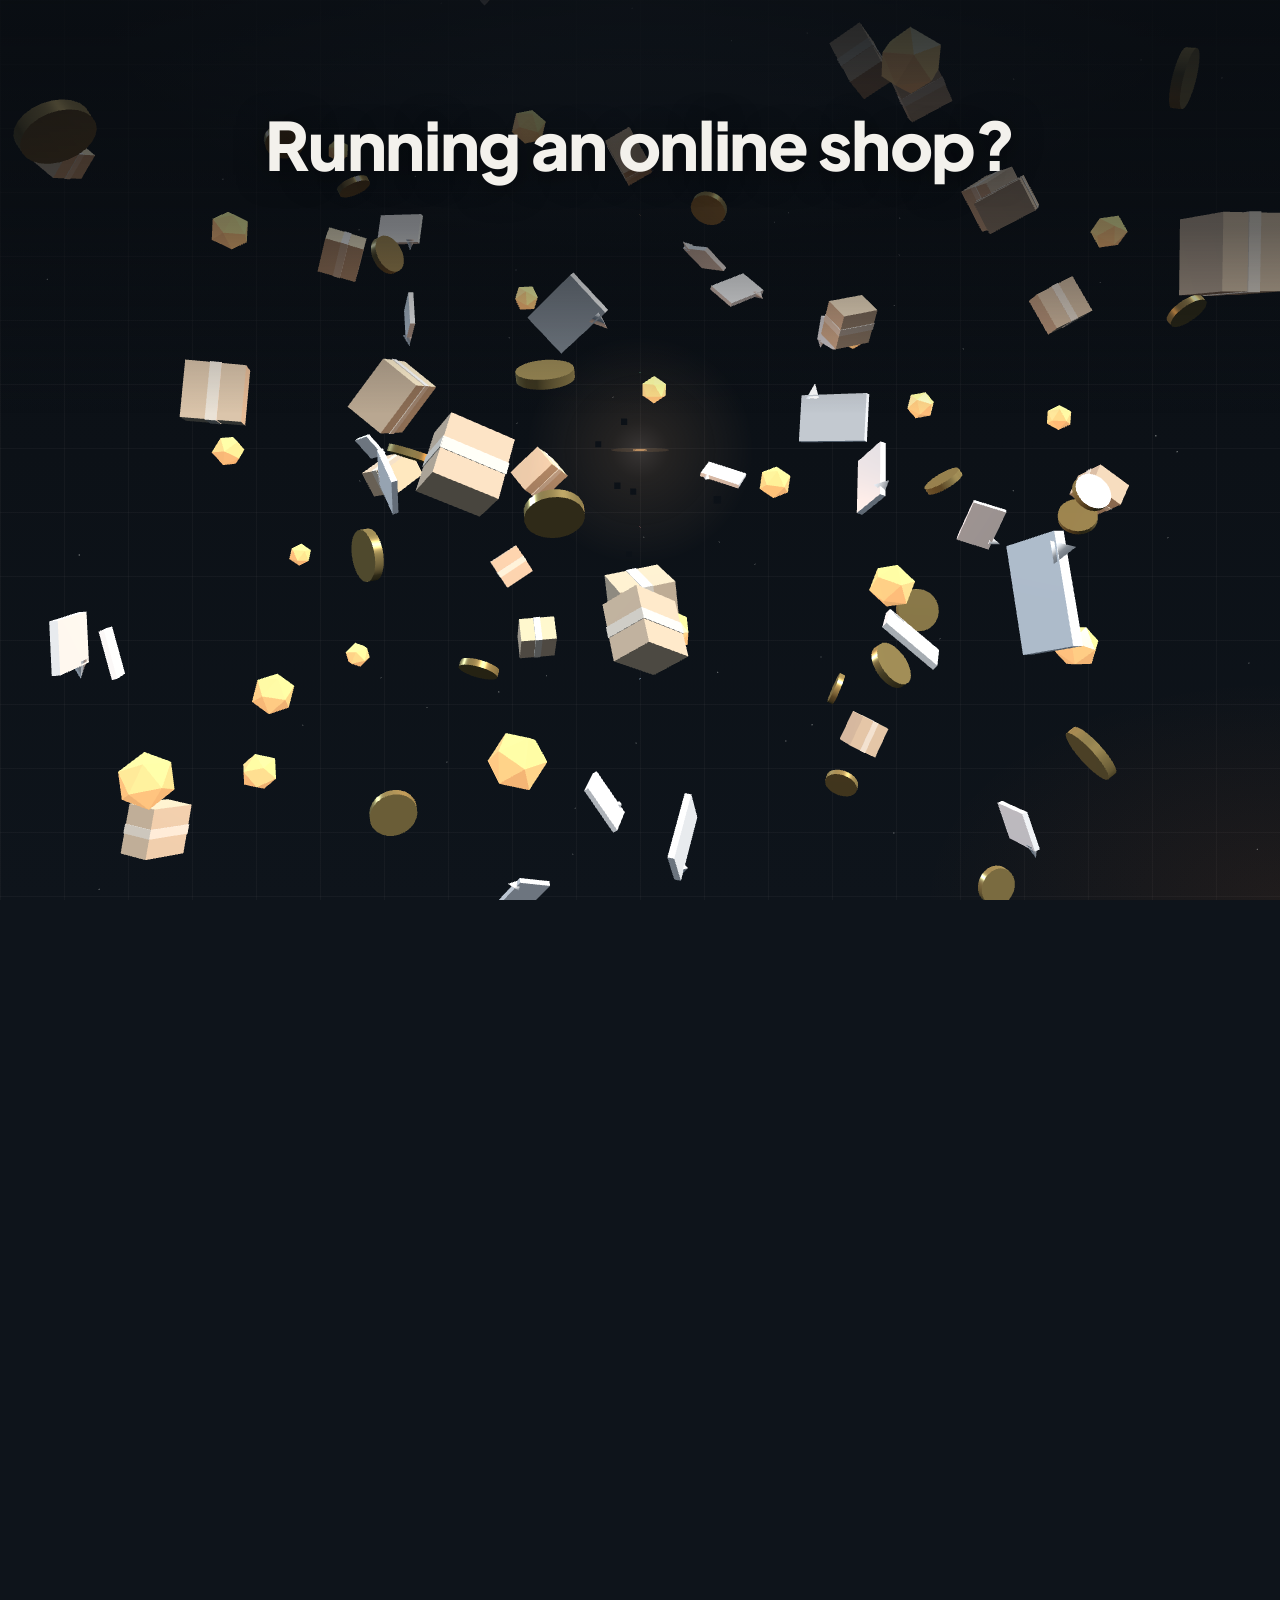
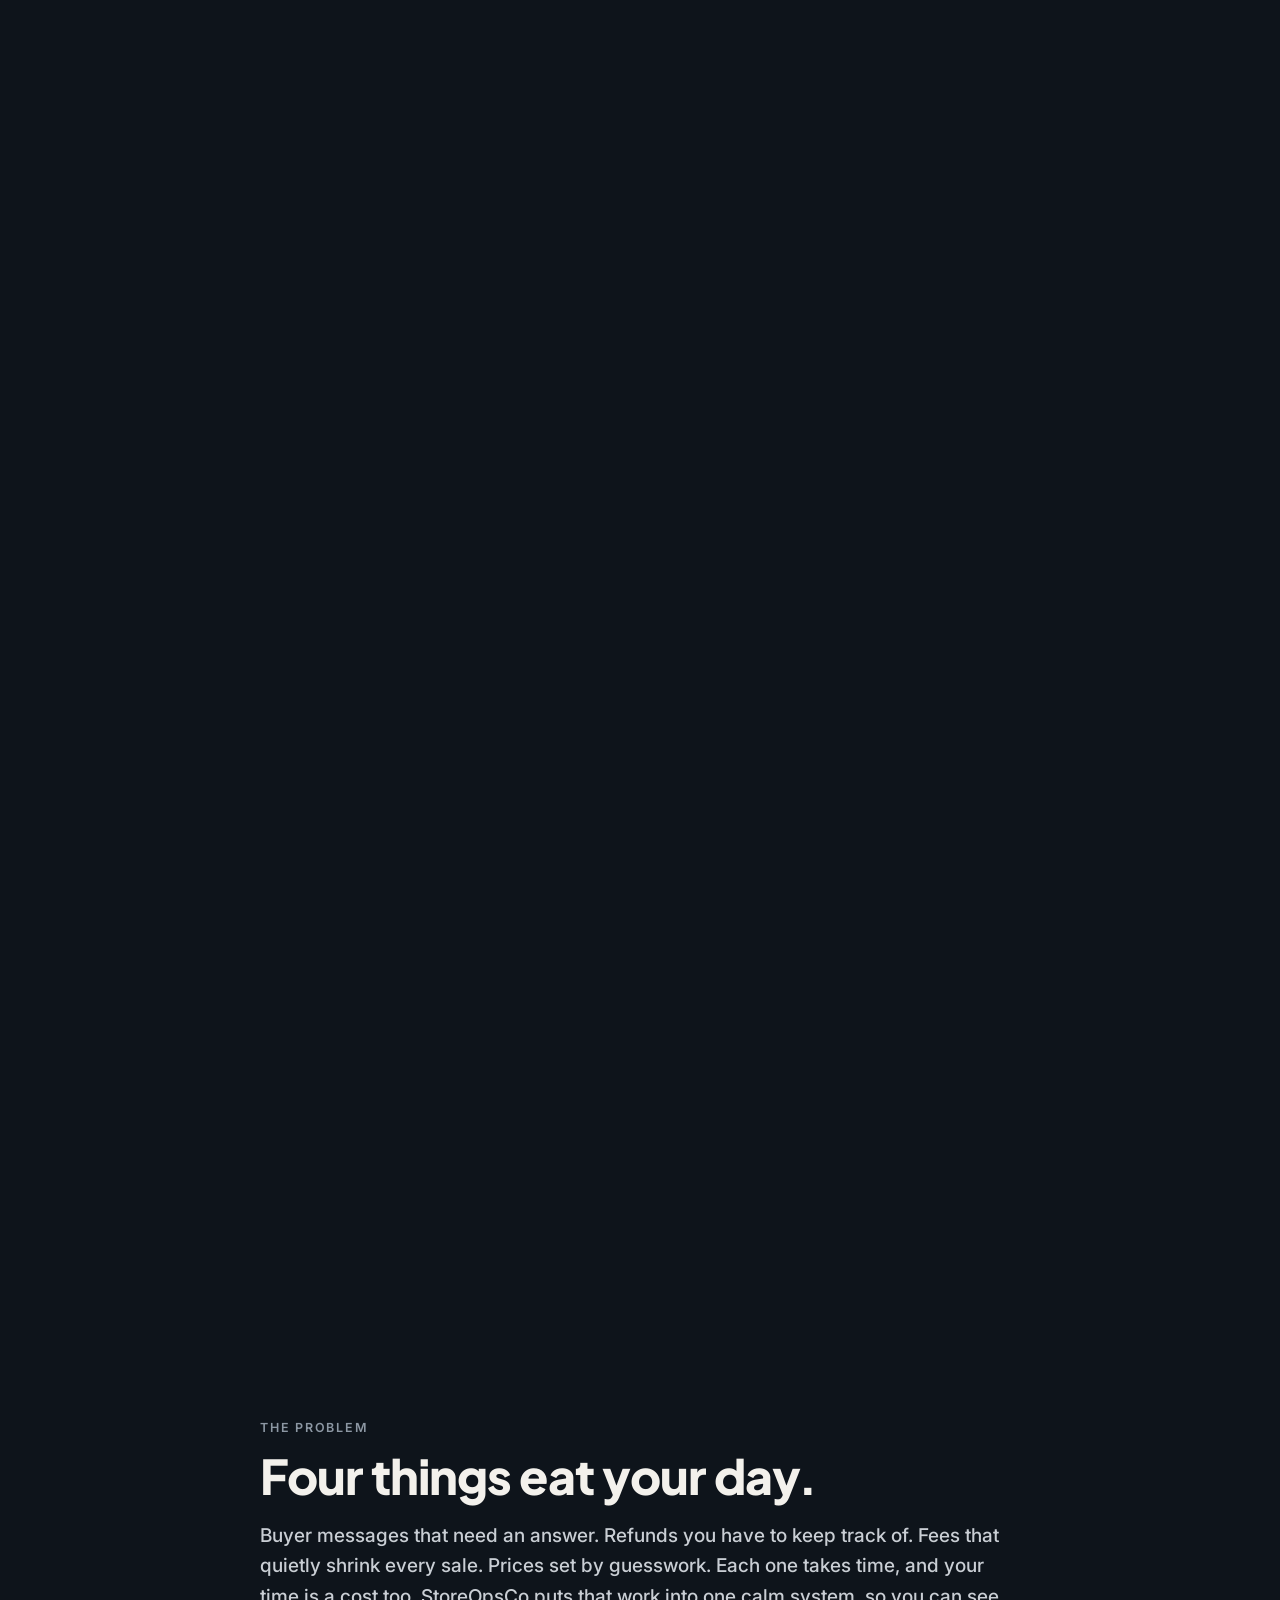
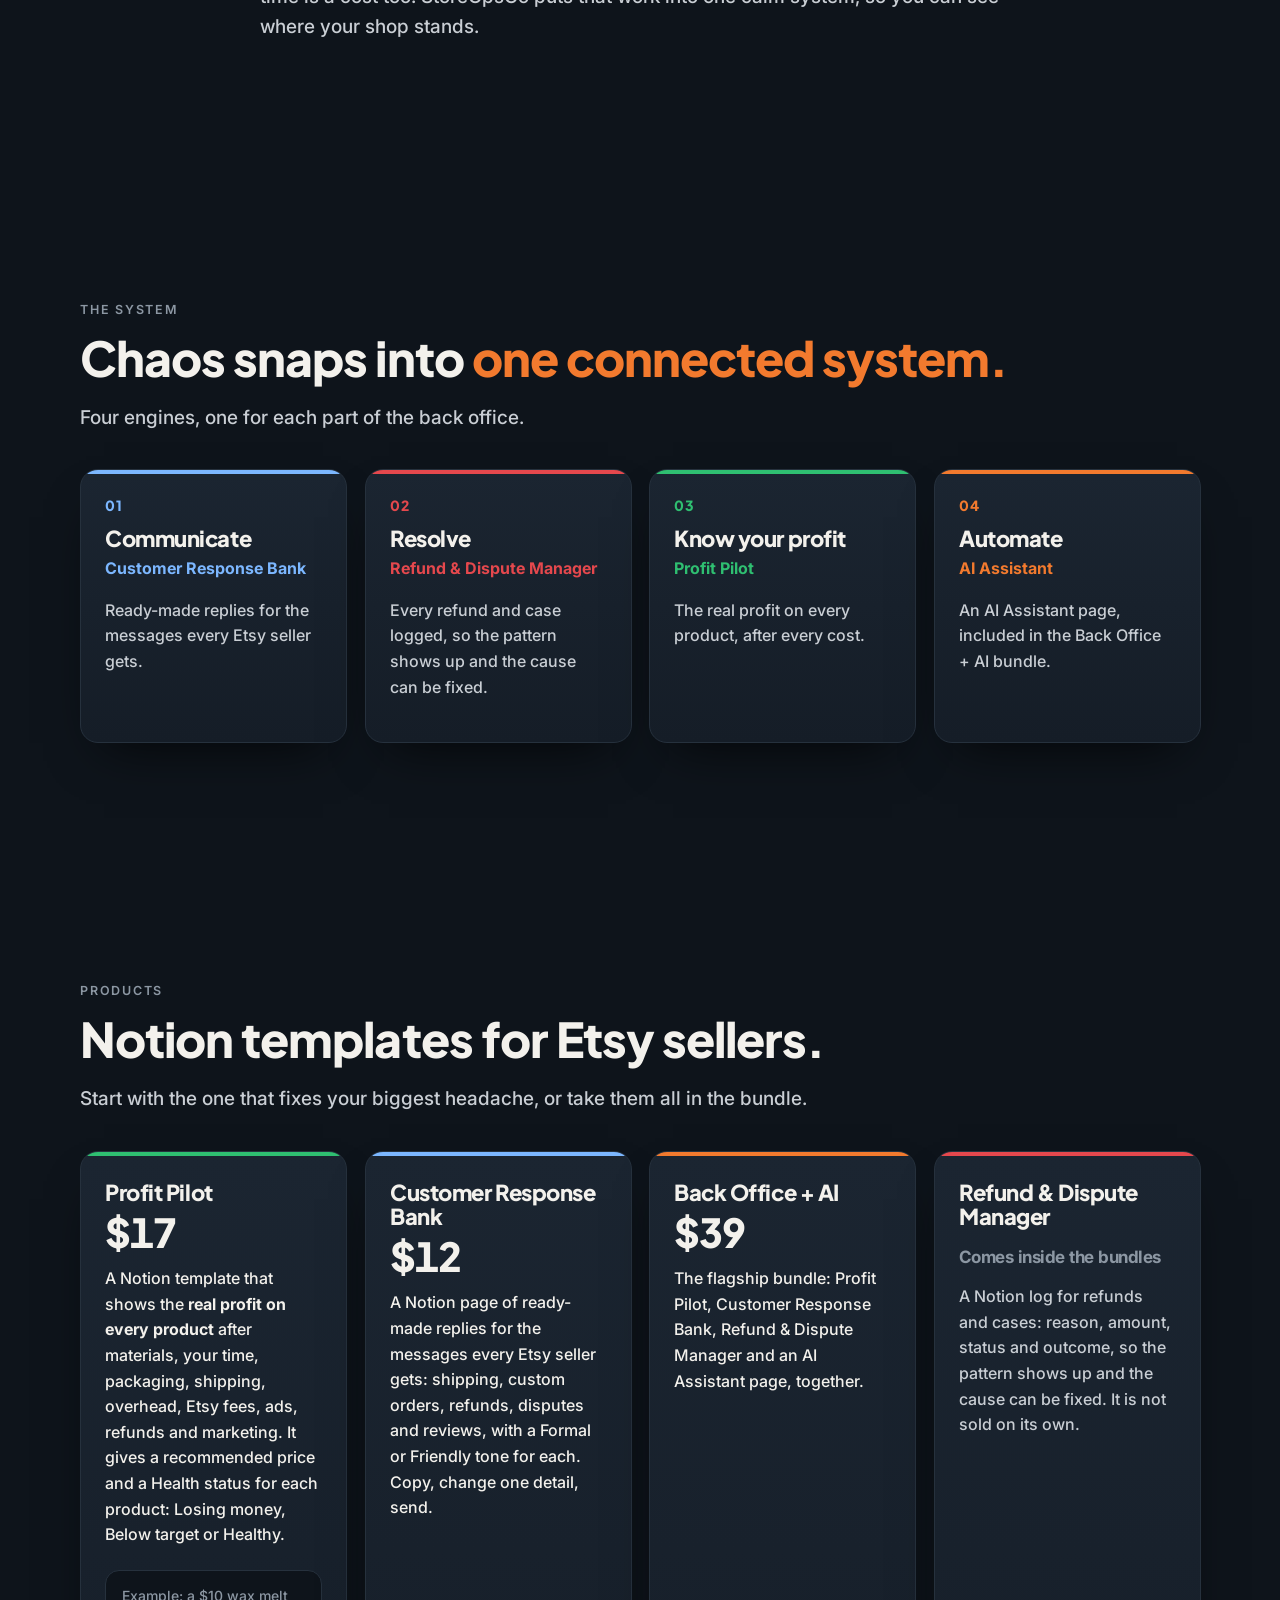
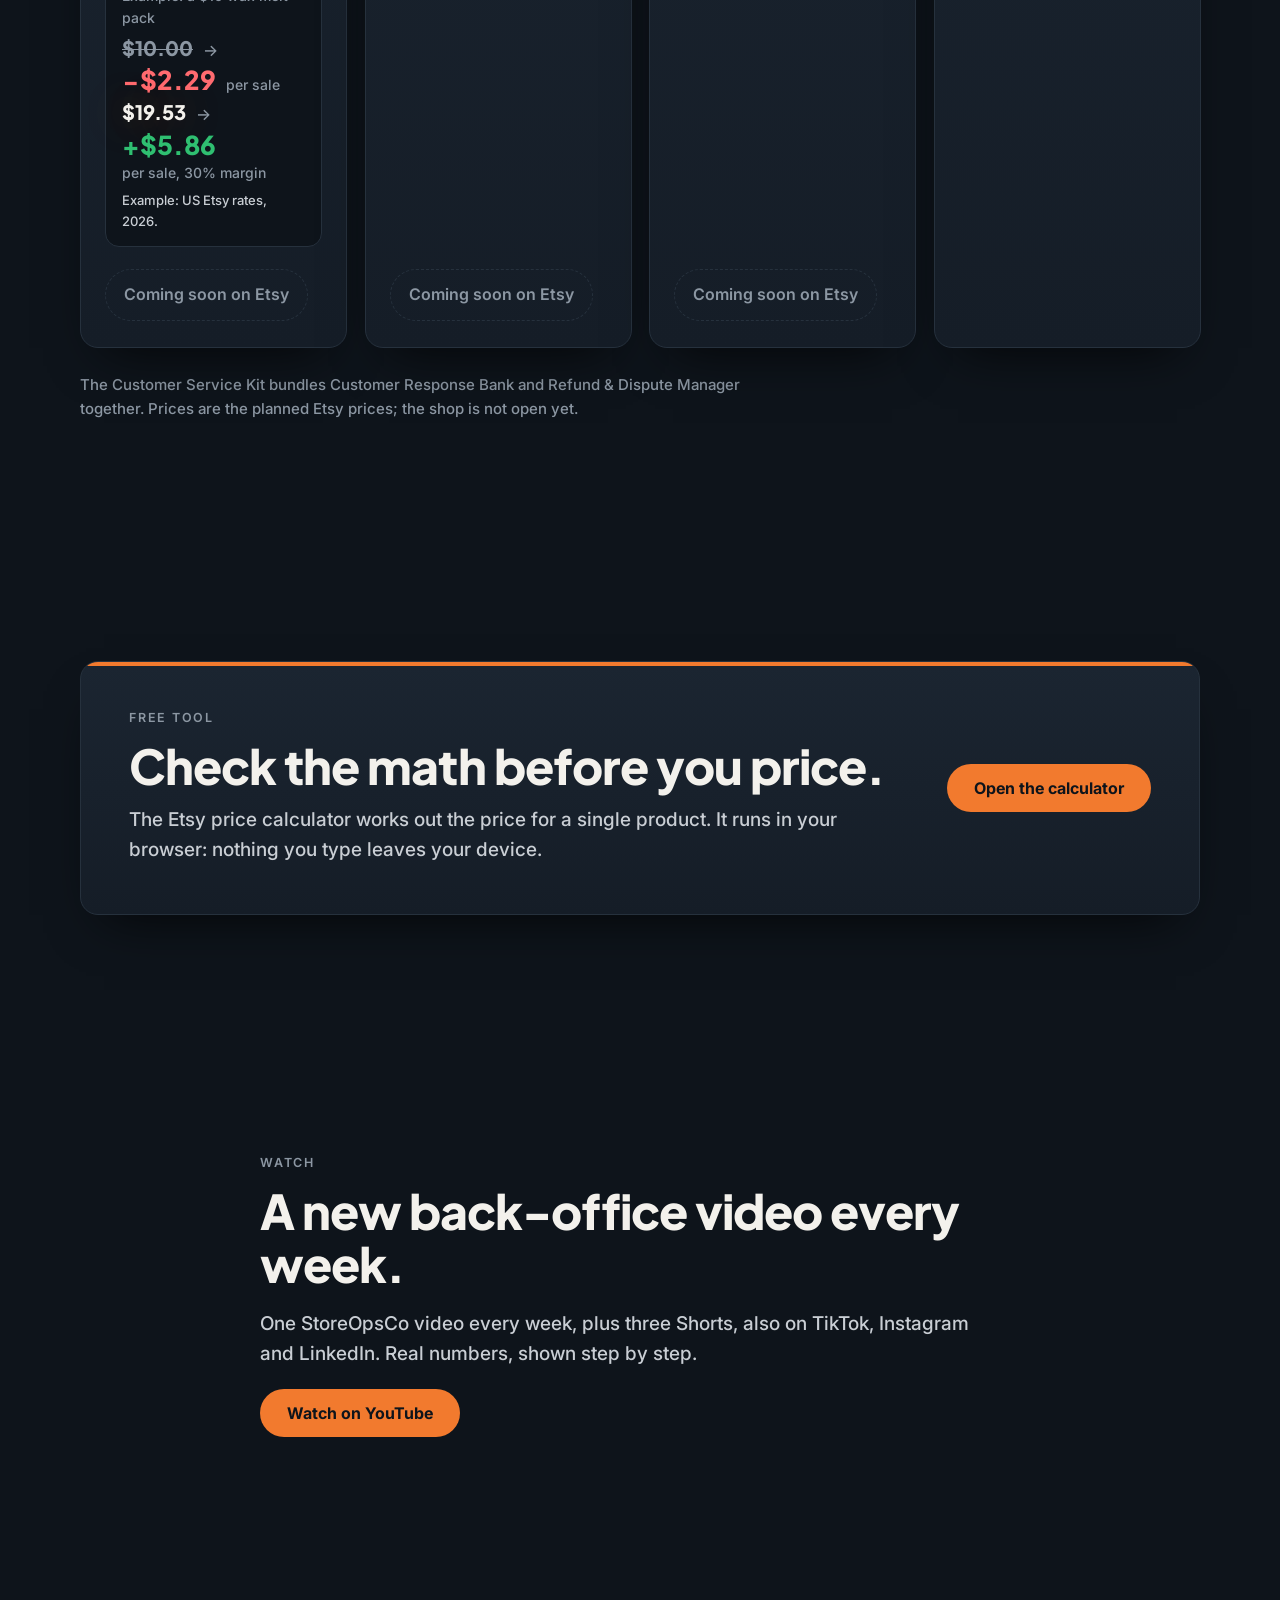
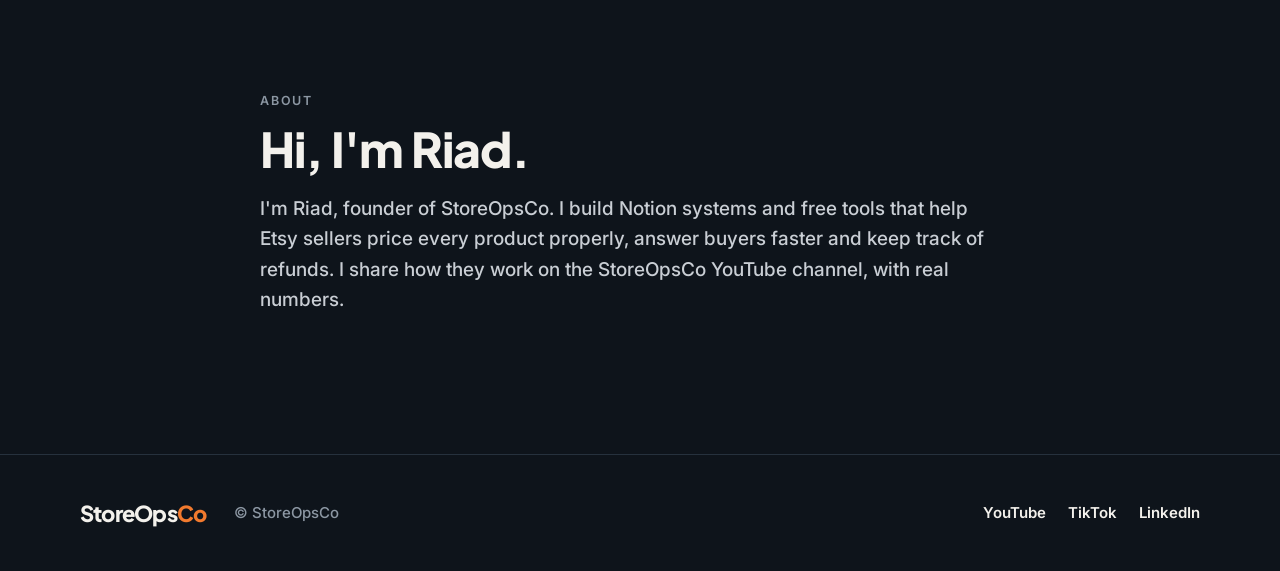
==== commit 8f75b9a2: "Update index.html" ====
--- a/index.html
+++ b/index.html
@@ -12,11 +12,11 @@
 <meta property="og:site_name" content="StoreOpsCo">
 <meta property="og:title" content="StoreOpsCo: the back office for small online shops">
 <meta property="og:description" content="Notion systems and free tools that help Etsy sellers price every product properly, answer buyers faster and keep track of refunds.">
-<meta property="og:image" content="og-image.png">
+<meta property="og:image" content="https://riadmrad1992-blip.github.io/StoreOpsCo-site/og-image.png">
 <meta name="twitter:card" content="summary_large_image">
 <meta name="twitter:title" content="StoreOpsCo: the back office for small online shops">
 <meta name="twitter:description" content="Notion systems and free tools that help Etsy sellers price every product properly, answer buyers faster and keep track of refunds.">
-<meta name="twitter:image" content="og-image.png">
+<meta name="twitter:image" content="https://riadmrad1992-blip.github.io/StoreOpsCo-site/og-image.png">
 
 <script>document.documentElement.className += ' js';</script>
 <link rel="preconnect" href="https://fonts.googleapis.com">
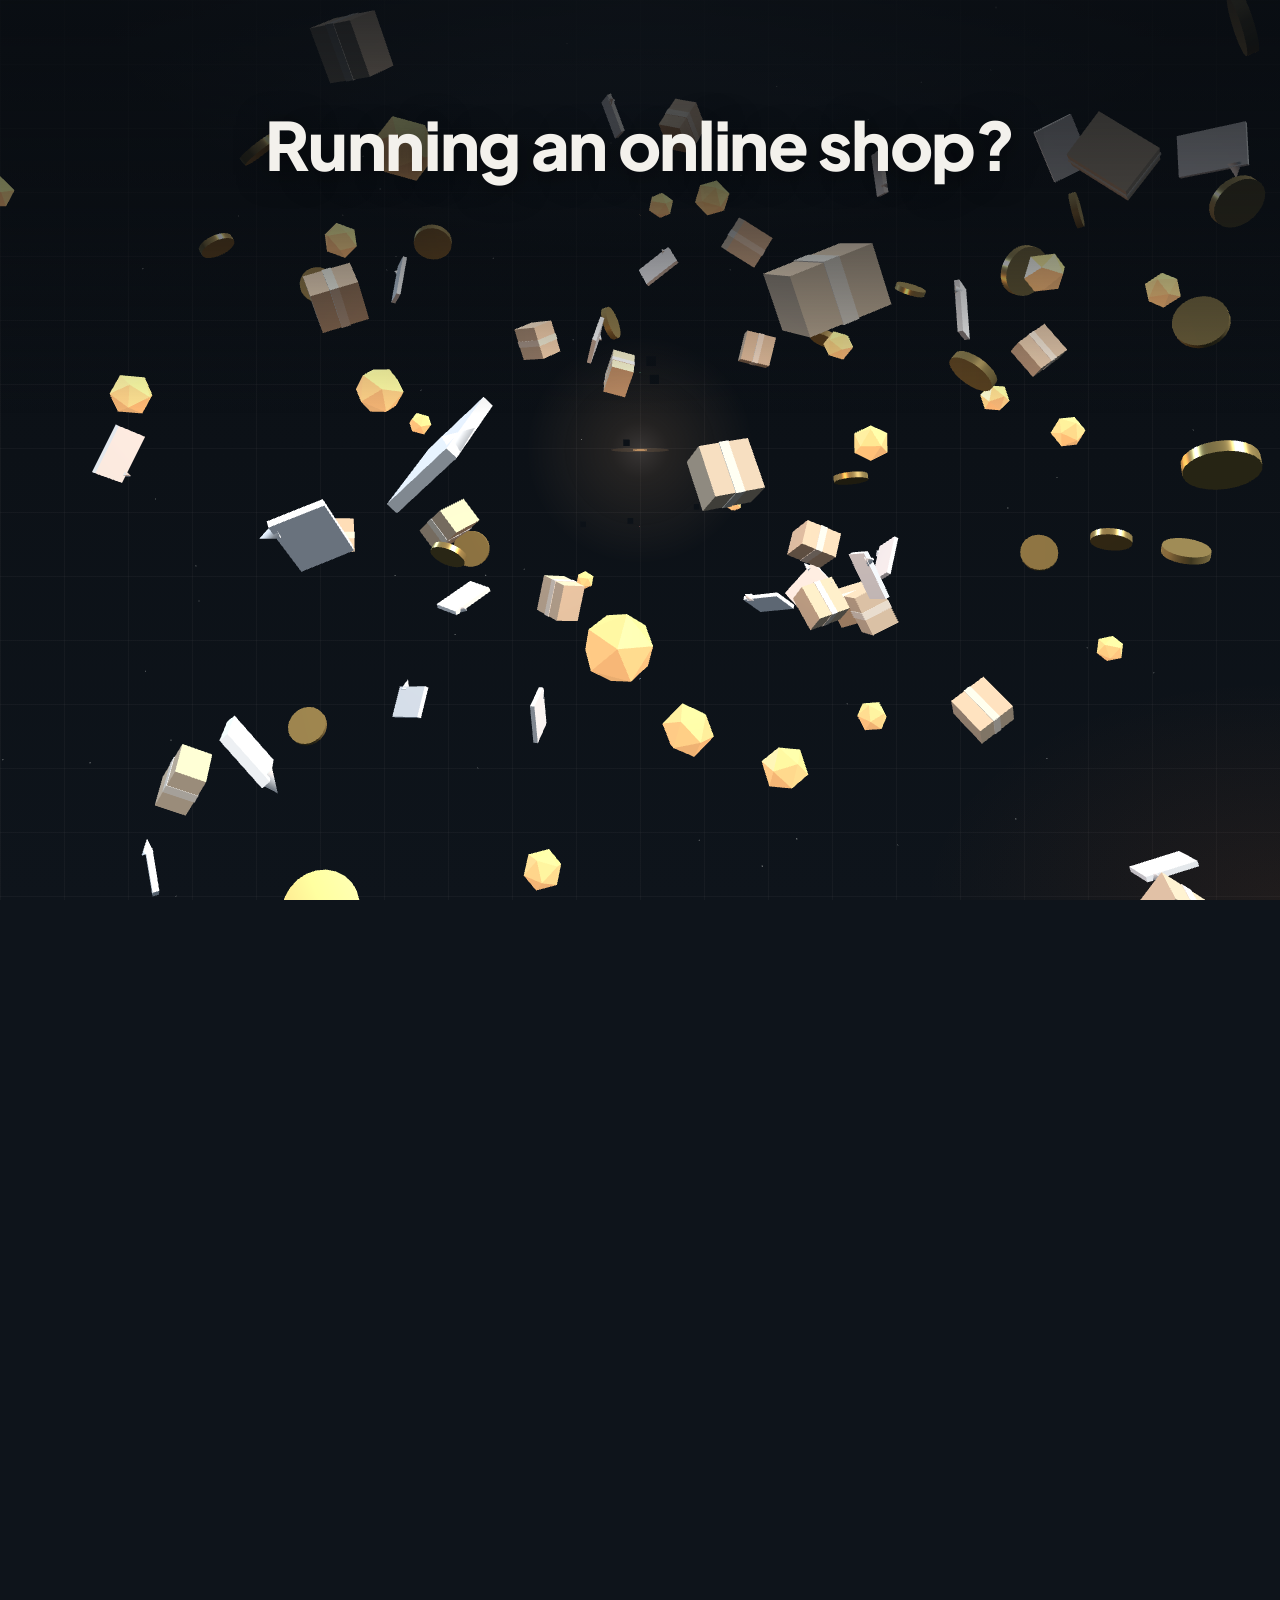
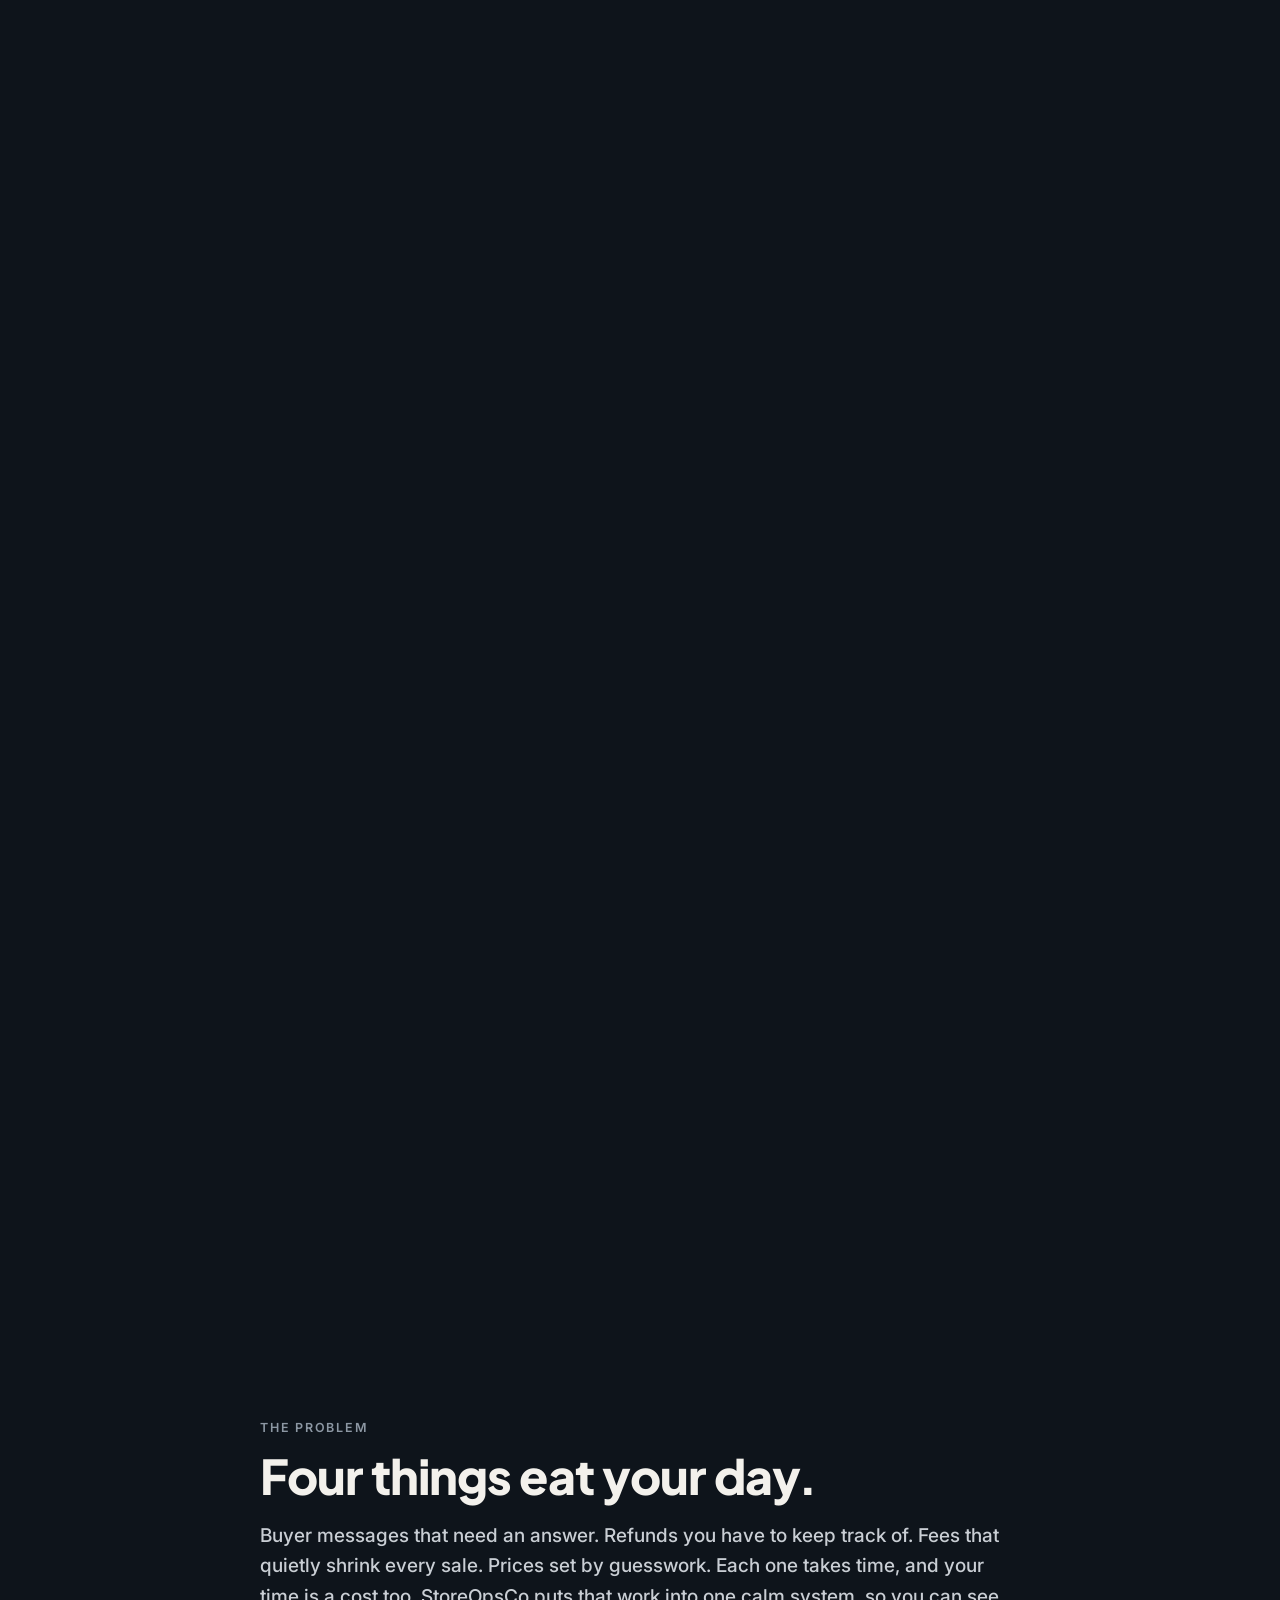
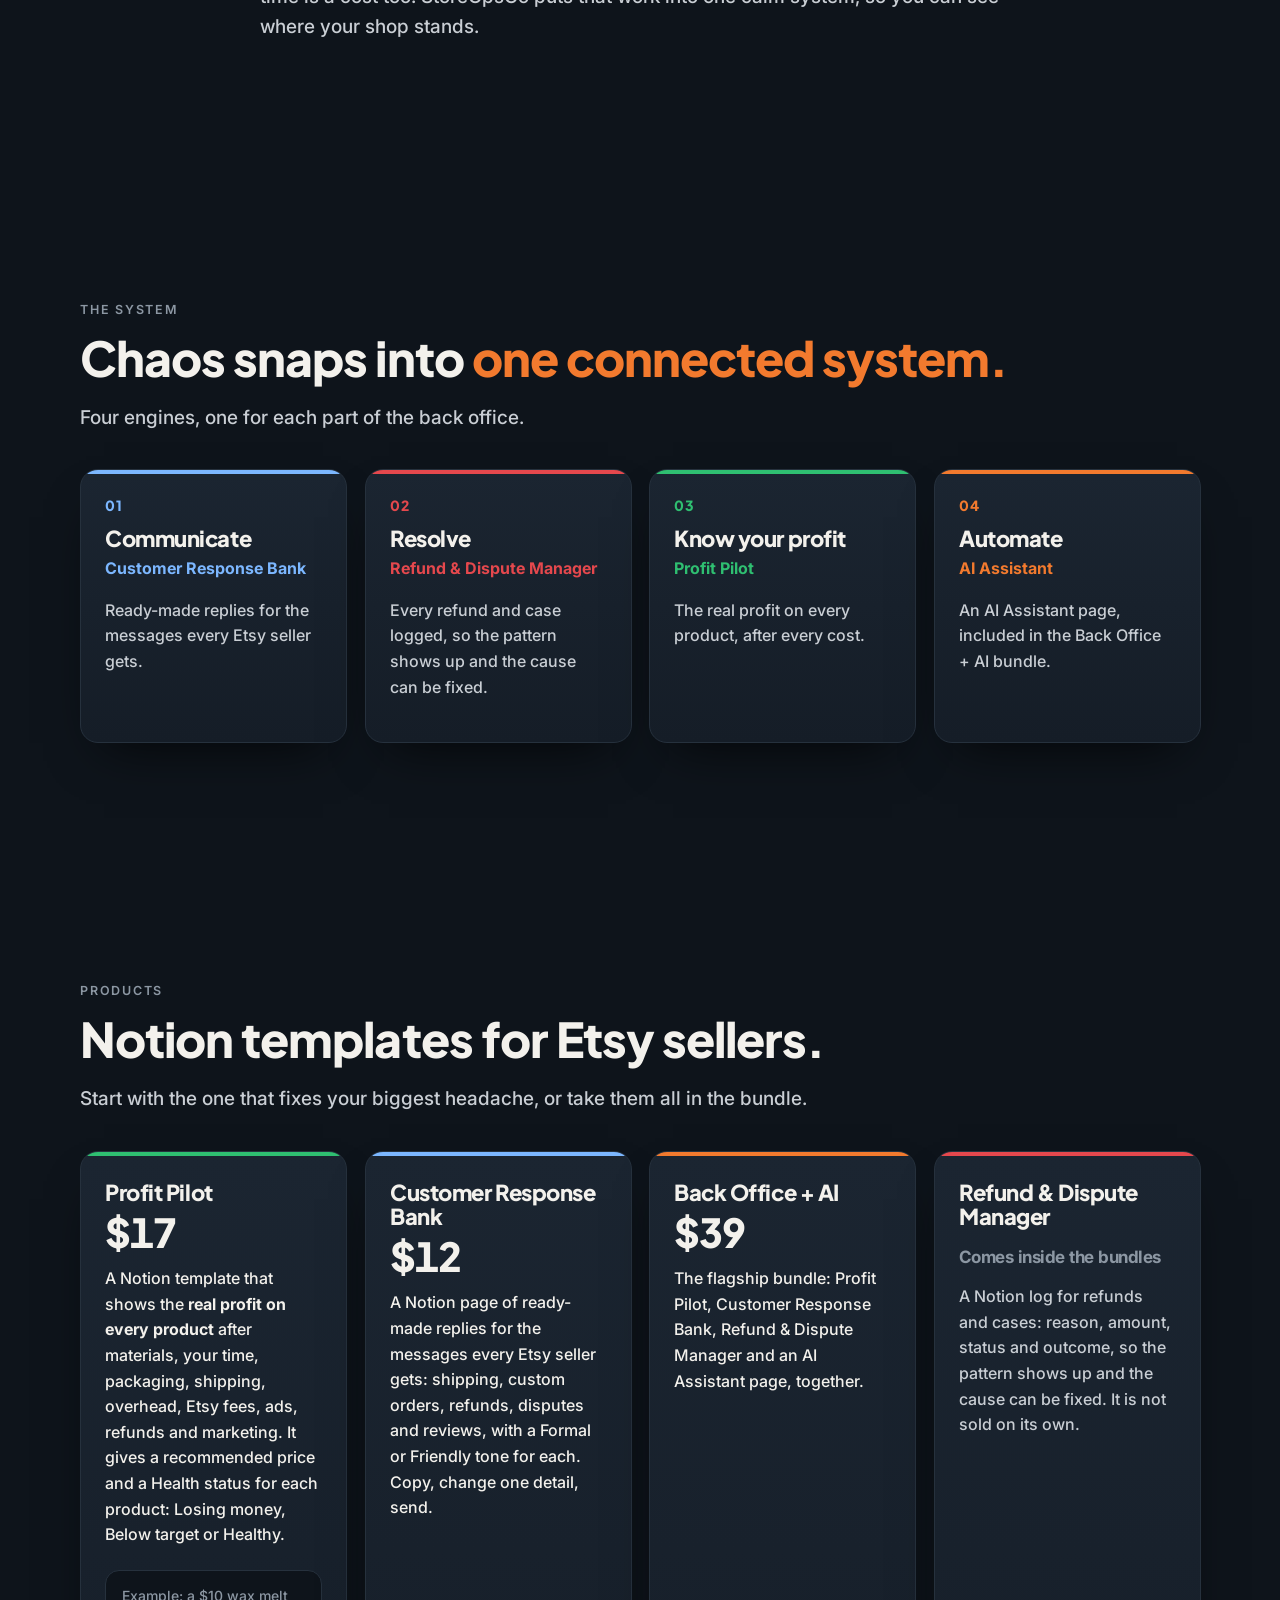
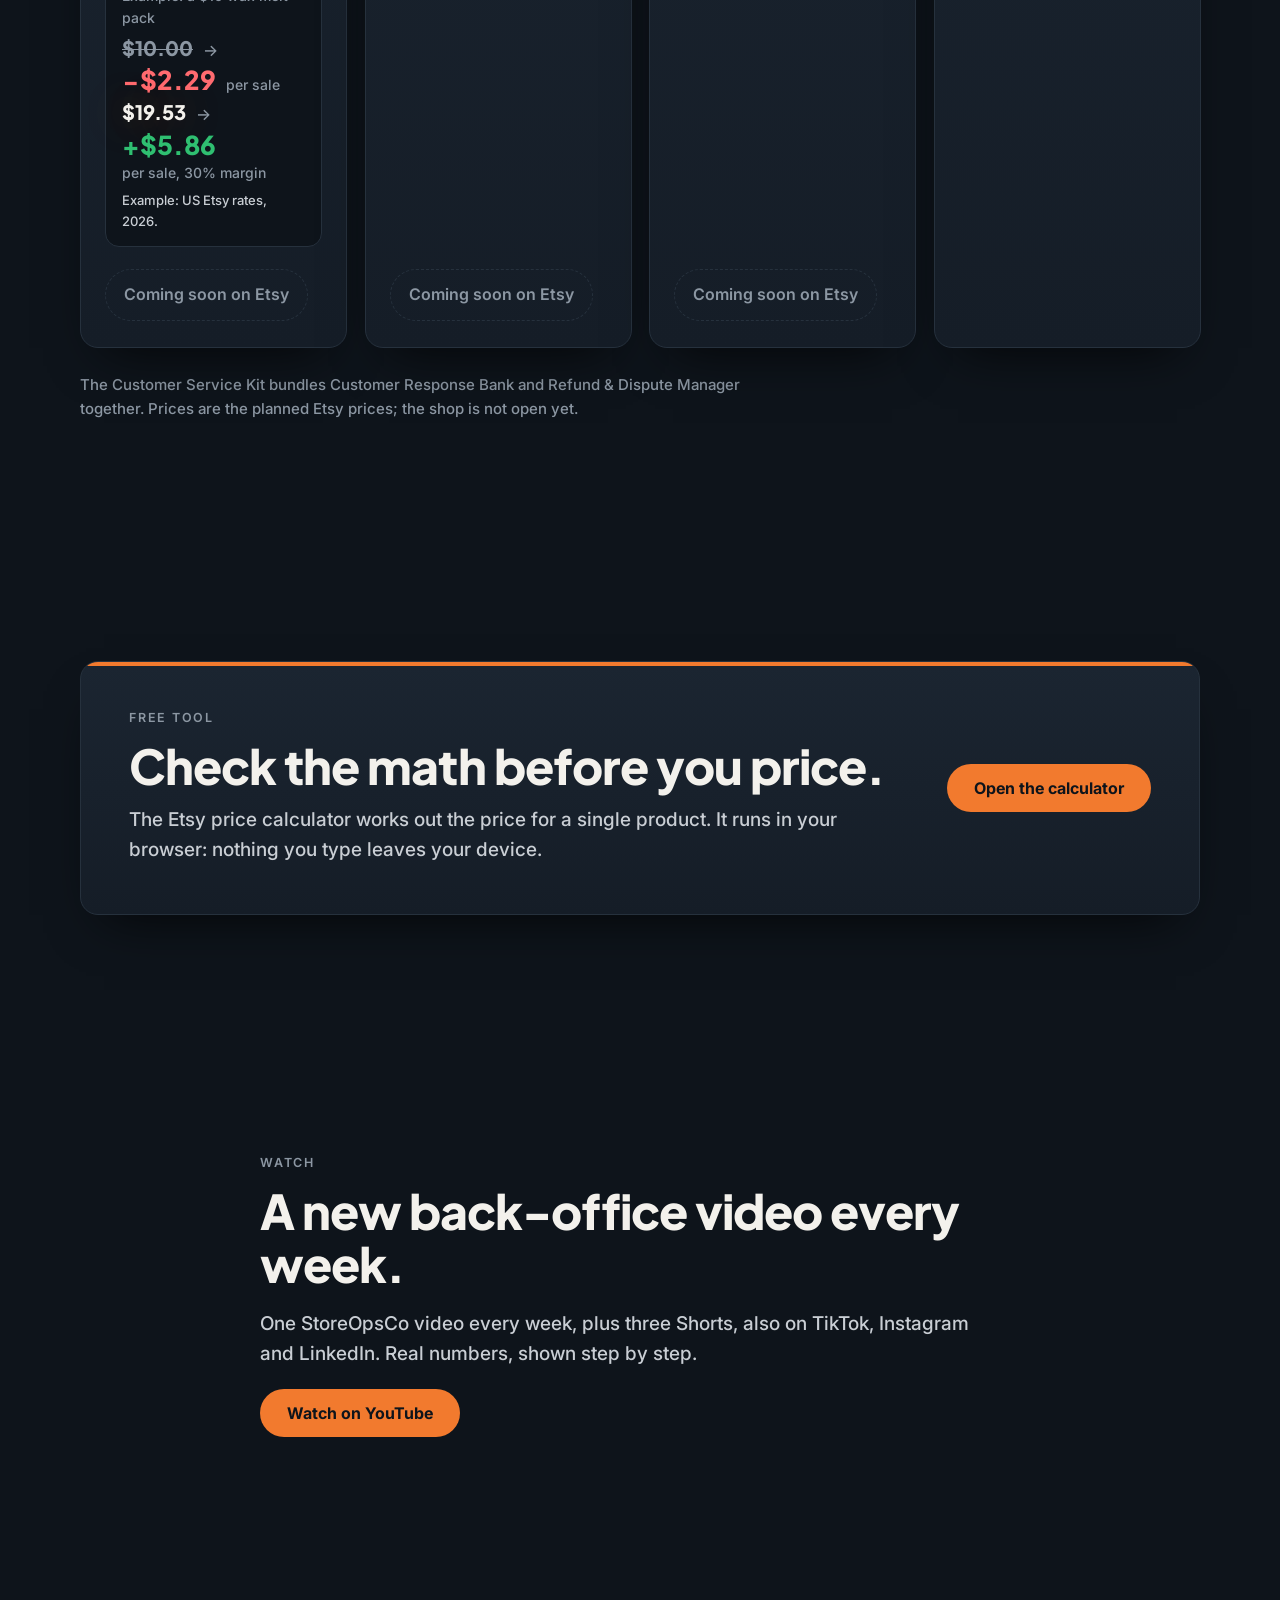
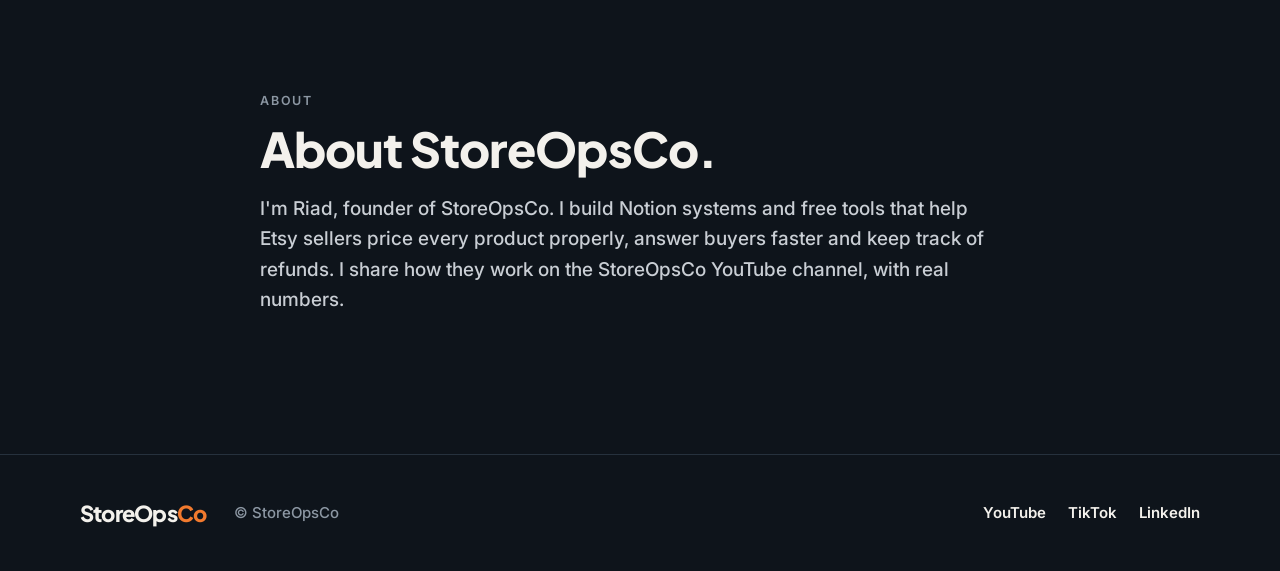
==== commit 65e906c9: "Update index.html" ====
--- a/index.html
+++ b/index.html
@@ -214,7 +214,7 @@
 <section class="section" id="about" aria-labelledby="h-about">
   <div class="wrap narrow reveal">
     <p class="kicker">About</p>
-    <h2 id="h-about">Hi, I'm Riad.</h2>
+    <h2 id="h-about">About StoreOpsCo.</h2>
     <p class="lead">I'm Riad, founder of StoreOpsCo. I build Notion systems and free tools that help Etsy sellers price every product properly, answer buyers faster and keep track of refunds. I share how they work on the StoreOpsCo YouTube channel, with real numbers.</p>
   </div>
 </section>
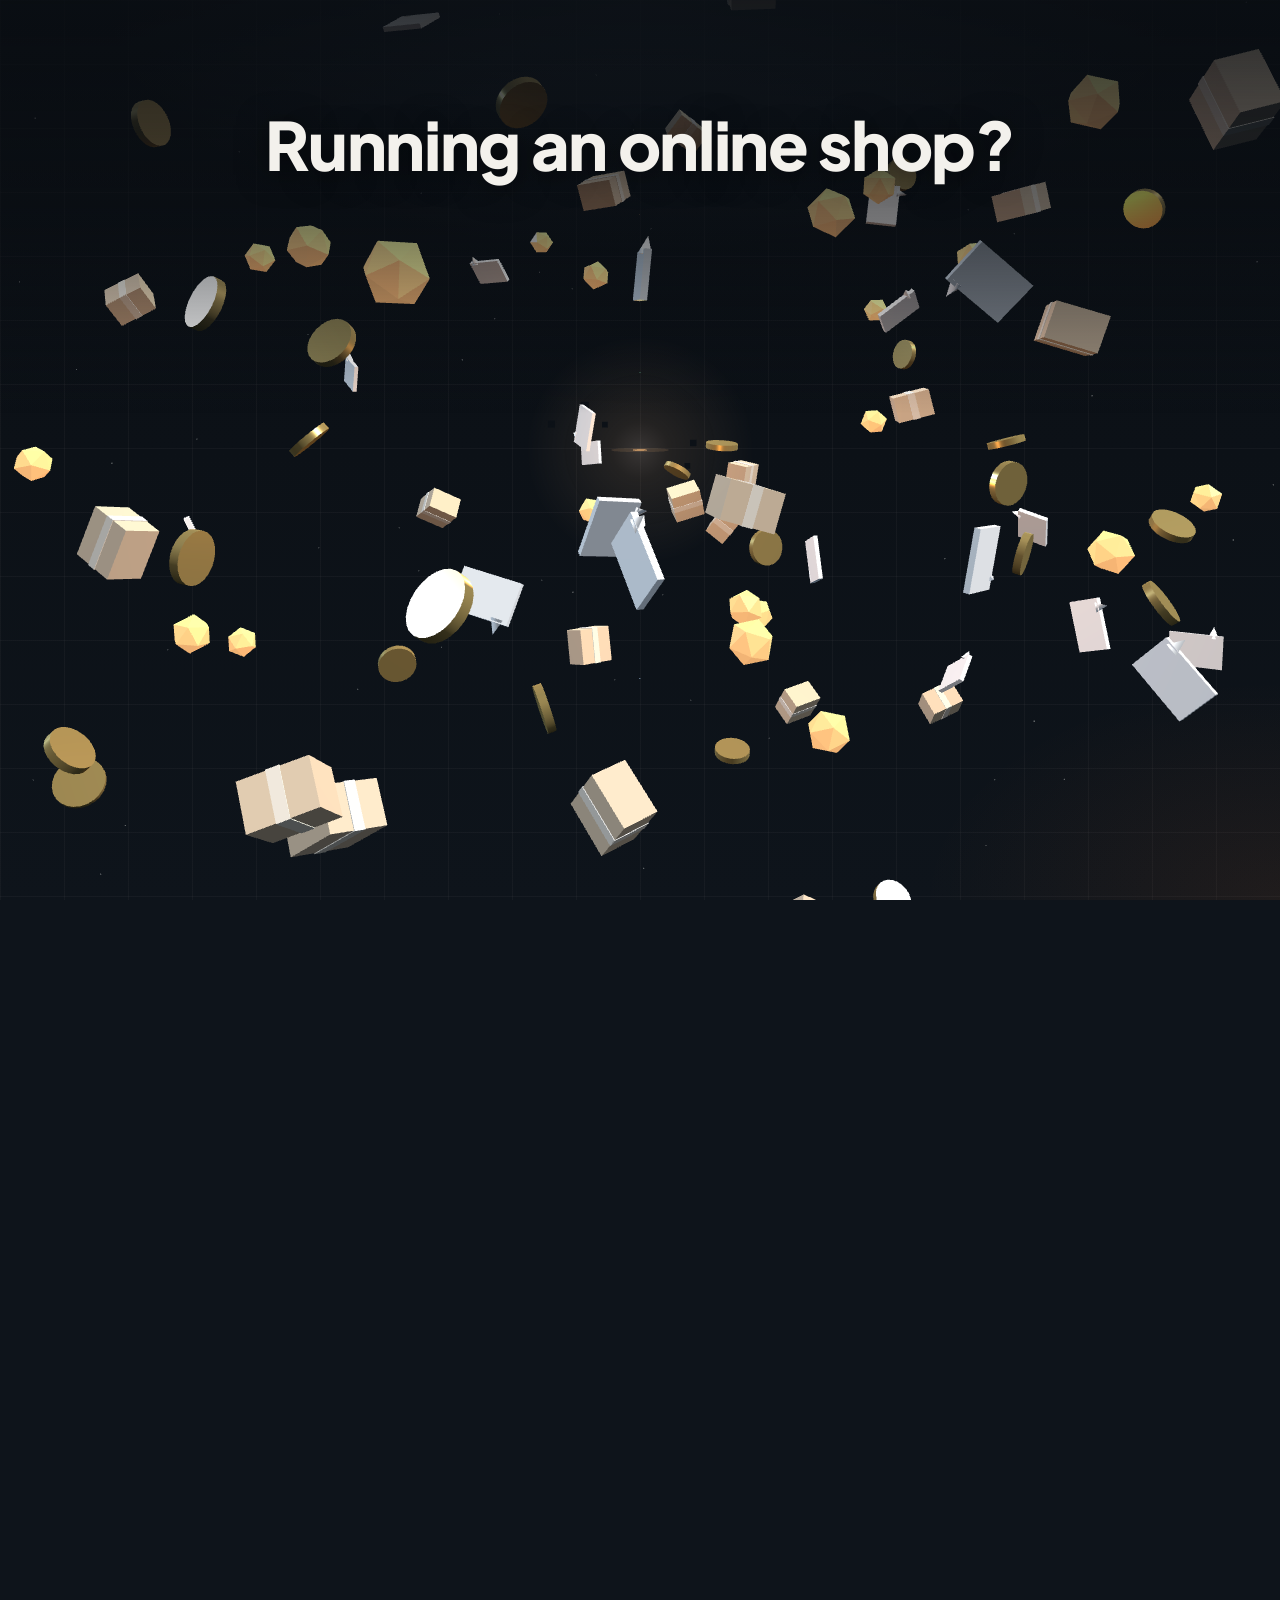
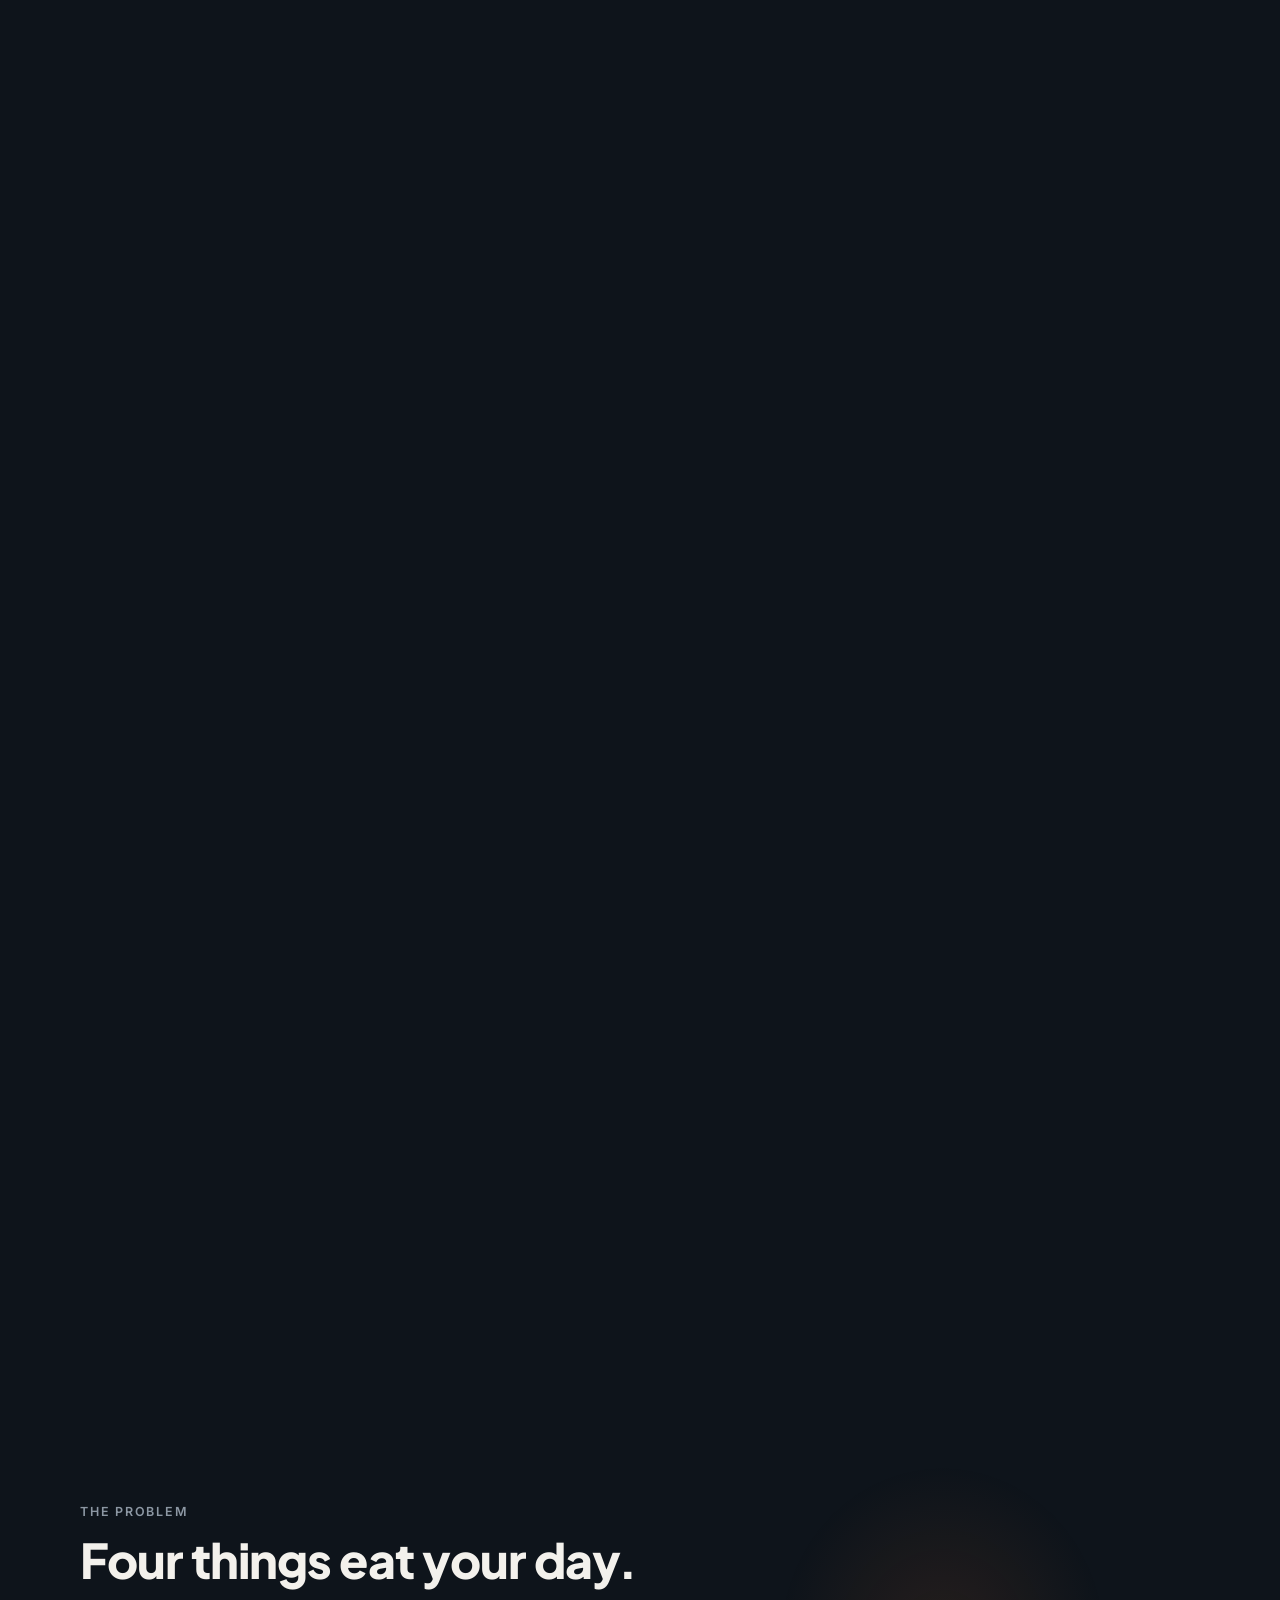
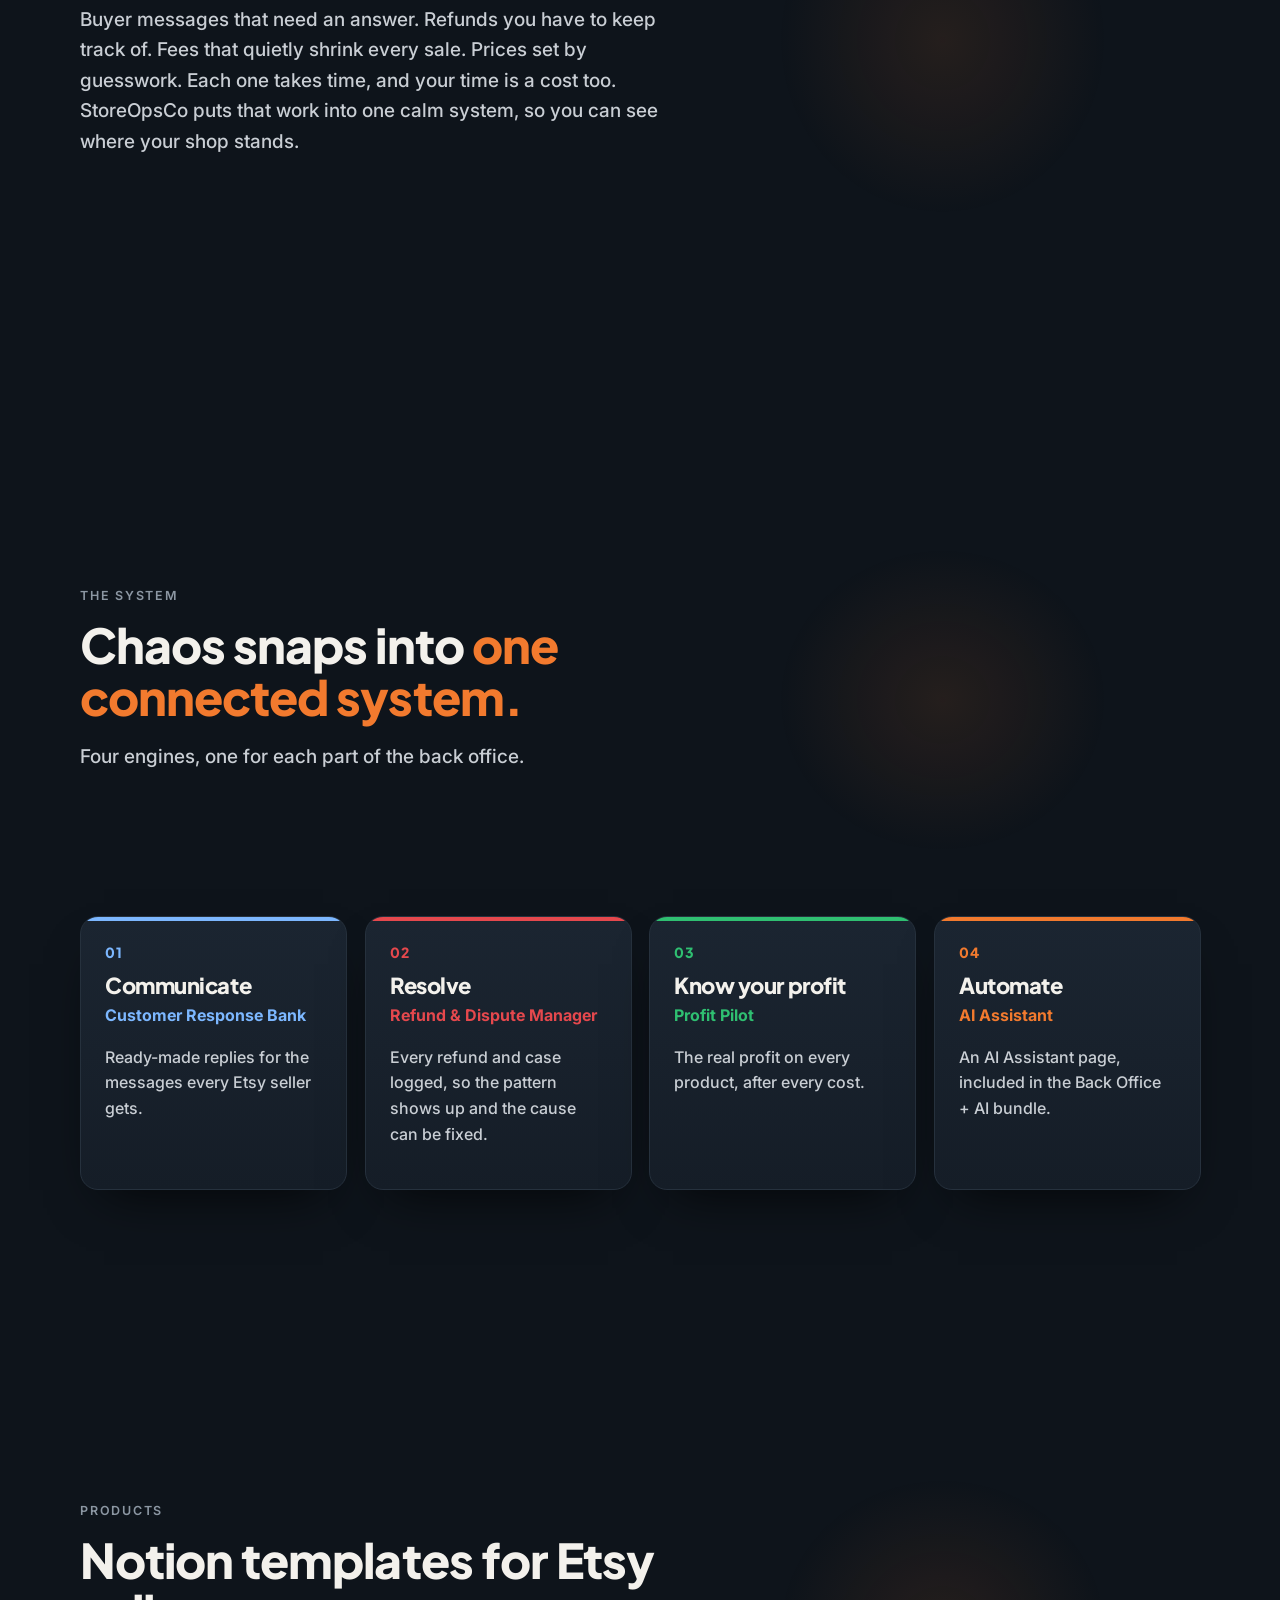
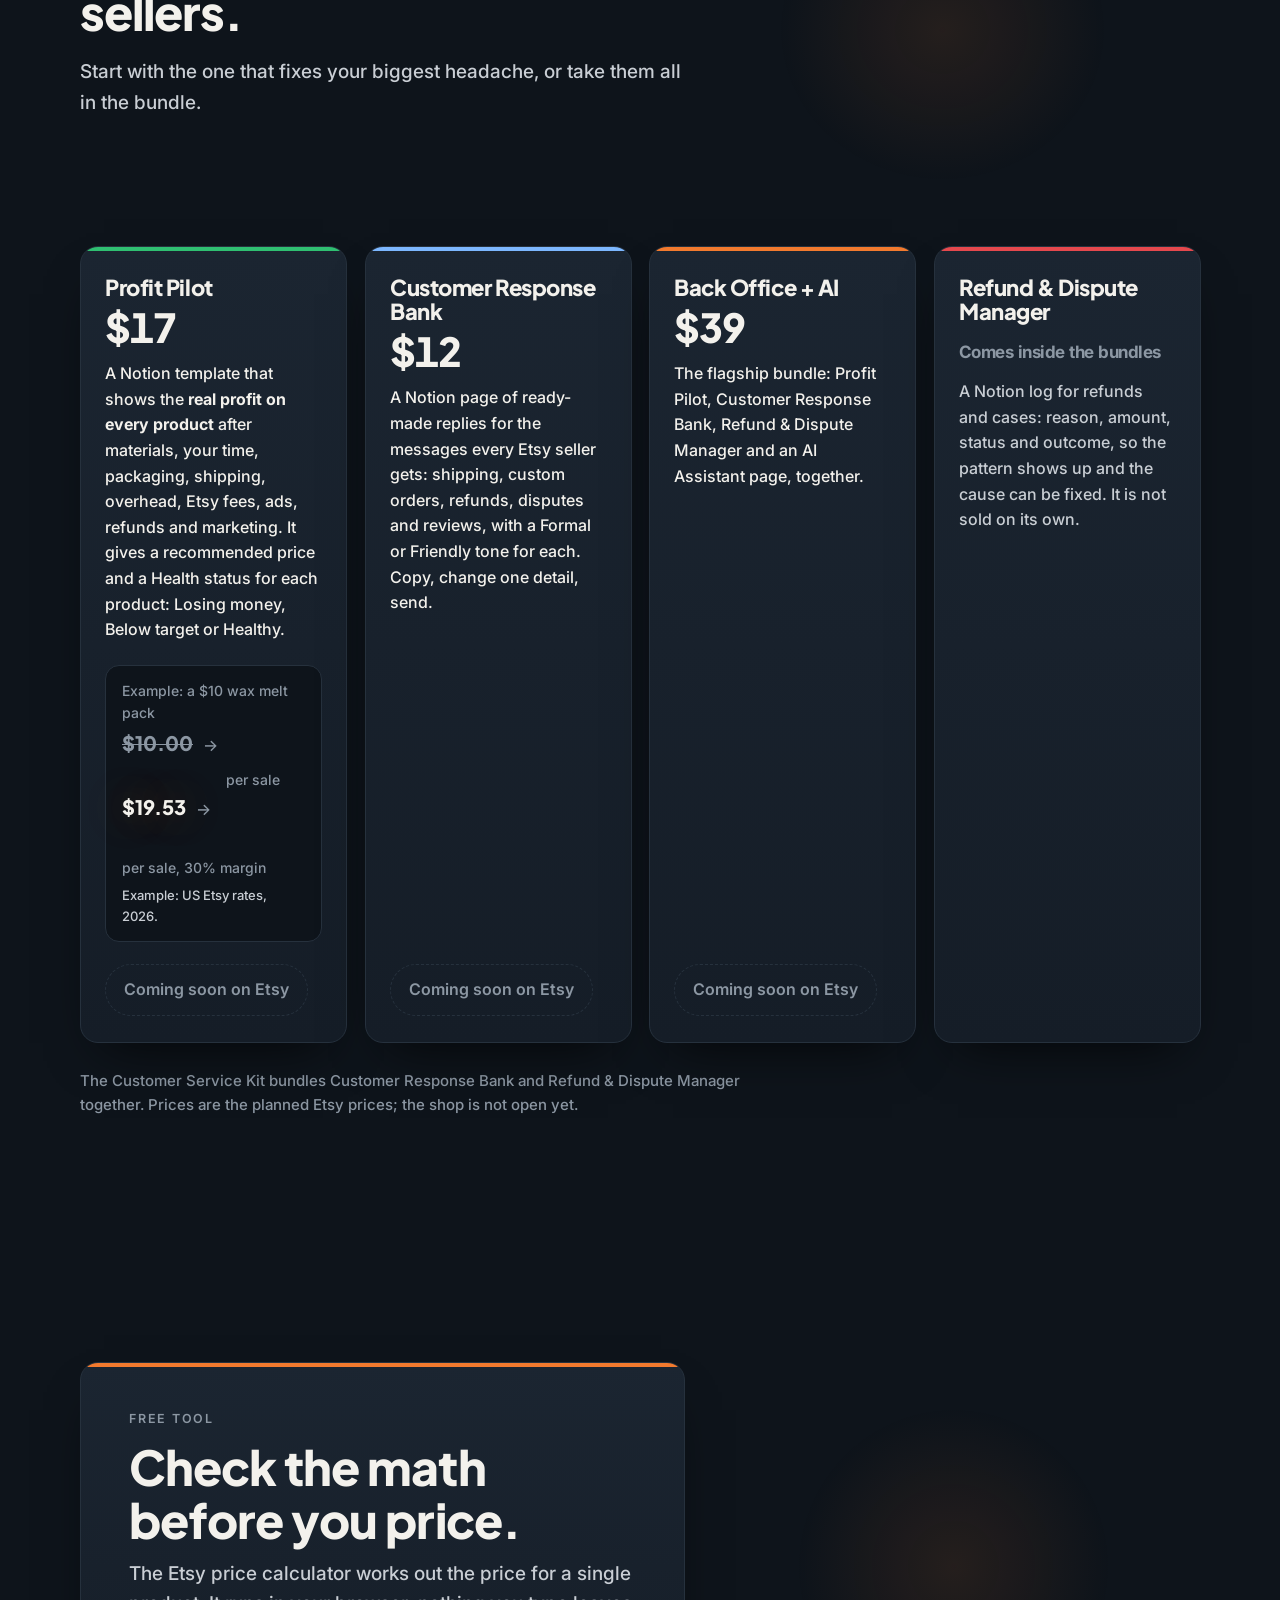
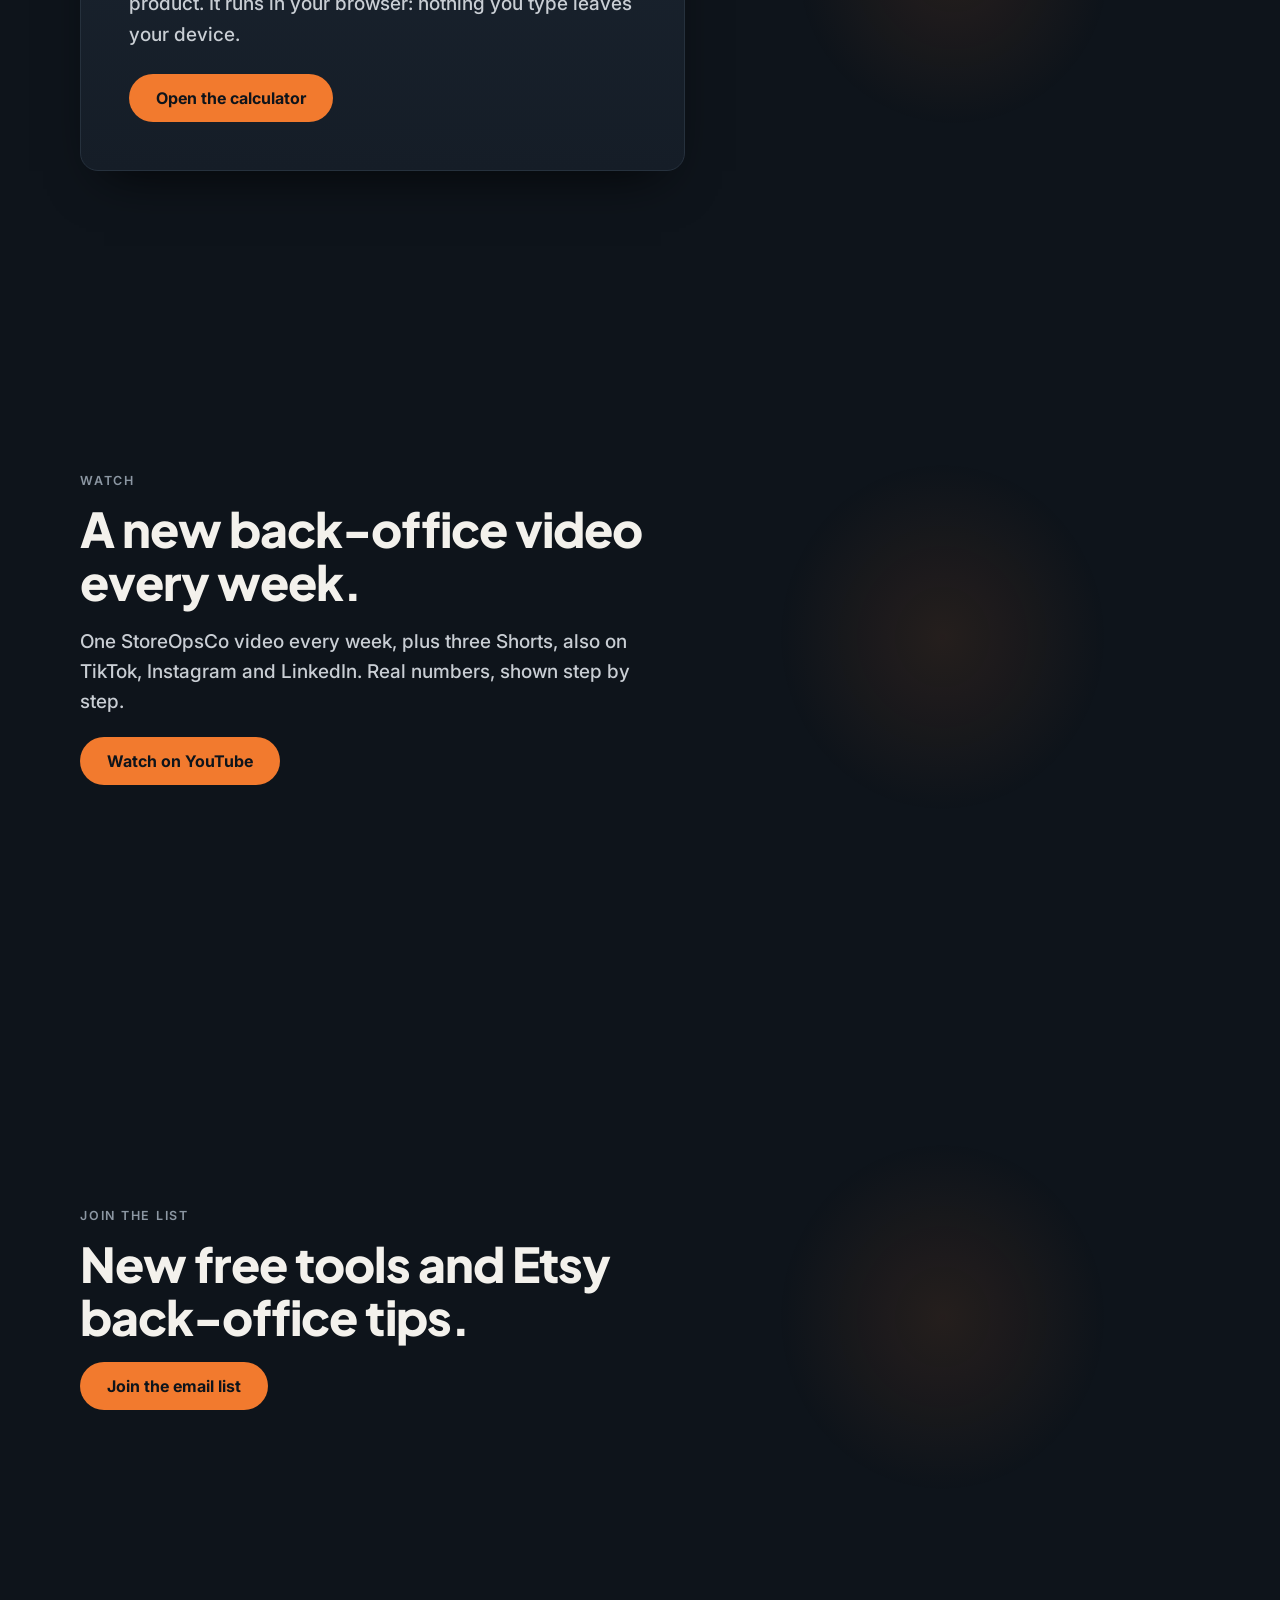
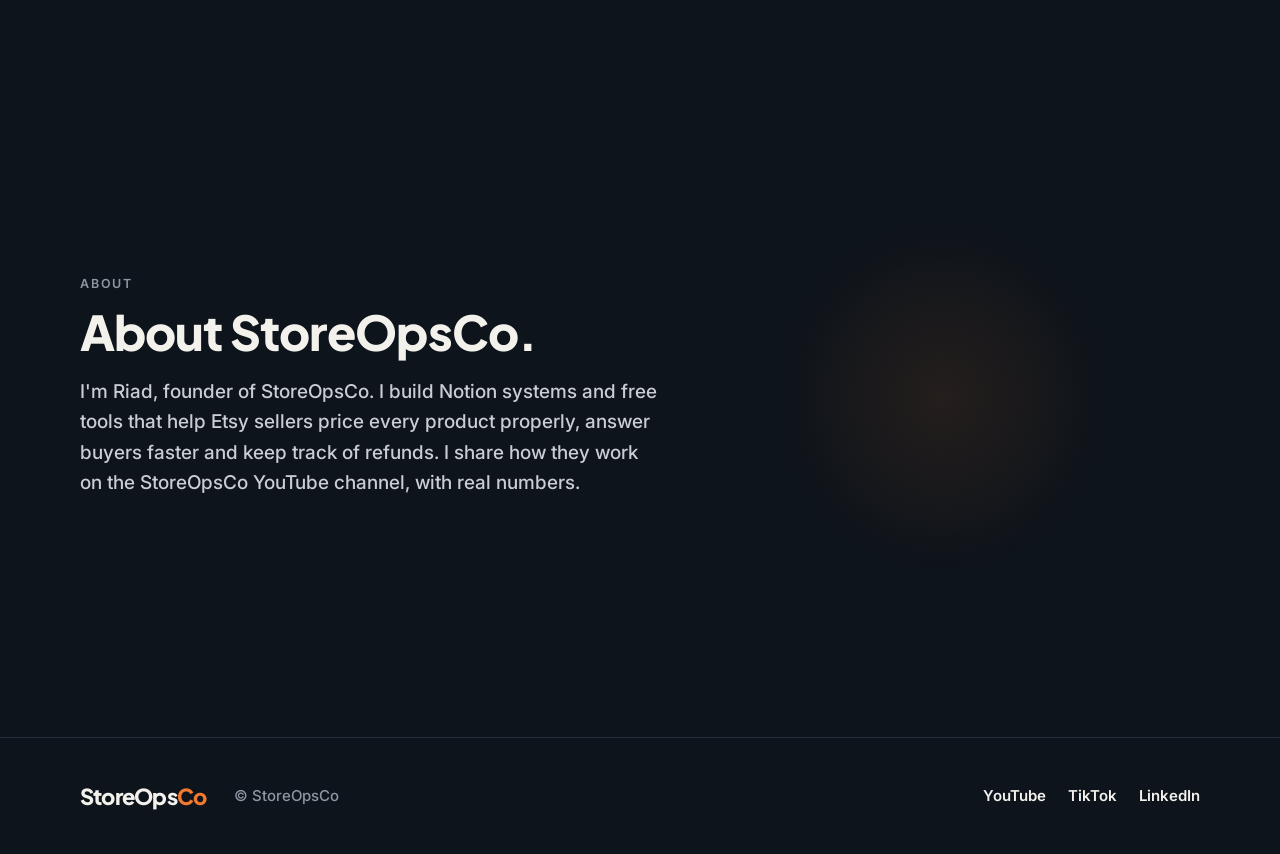
==== commit dcdb0663: "Add scroll-driven 3D scenes to every section below the hero world.js: one fixed transparent canvas; " ====
--- a/index.html
+++ b/index.html
@@ -18,7 +18,7 @@
 <meta name="twitter:description" content="Notion systems and free tools that help Etsy sellers price every product properly, answer buyers faster and keep track of refunds.">
 <meta name="twitter:image" content="https://riadmrad1992-blip.github.io/StoreOpsCo-site/og-image.png">
 
-<script>document.documentElement.className += ' js';</script>
+<script>(function(d){var c=' js';try{if(window.matchMedia('(prefers-reduced-motion: reduce)').matches)c+=' no3d';else{var x=document.createElement('canvas');if(!(x.getContext('webgl')||x.getContext('experimental-webgl')))c+=' no3d';}}catch(e){c+=' no3d';}d.className+=c;})(document.documentElement);</script>
 <link rel="preconnect" href="https://fonts.googleapis.com">
 <link rel="preconnect" href="https://fonts.gstatic.com" crossorigin>
 <link href="https://fonts.googleapis.com/css2?family=Inter:wght@500;600;700&family=Plus+Jakarta+Sans:wght@800&display=swap" rel="stylesheet">
@@ -29,6 +29,7 @@
 <a class="skip" href="#problem">Skip to content</a>
 
 <div class="progress-line" id="progress-line" aria-hidden="true"></div>
+<canvas id="world" aria-hidden="true"></canvas>
 
 <main>
 <!-- HERO: the 3D story (scene.js) with a static fallback -->
@@ -115,17 +116,19 @@
   </div>
 </header>
 
-<section class="section" id="problem" tabindex="-1" aria-labelledby="h-problem">
-  <div class="wrap narrow reveal">
+<section class="section has-stage" id="problem" tabindex="-1" aria-labelledby="h-problem">
+  <div class="wrap narrow reveal">
+    <div class="stage" data-stage="day" aria-hidden="true"></div>
     <p class="kicker">The problem</p>
     <h2 id="h-problem">Four things eat your day.</h2>
     <p class="lead">Buyer messages that need an answer. Refunds you have to keep track of. Fees that quietly shrink every sale. Prices set by guesswork. Each one takes time, and your time is a cost too. StoreOpsCo puts that work into one calm system, so you can see where your shop stands.</p>
   </div>
 </section>
 
-<section class="section" id="system" aria-labelledby="h-system">
+<section class="section has-stage" id="system" aria-labelledby="h-system">
   <div class="wrap">
-    <div class="reveal">
+    <div class="stage" data-stage="tower" aria-hidden="true"></div>
+    <div class="reveal stage-head">
       <p class="kicker">The system</p>
       <h2 id="h-system">Chaos snaps into <span class="sig">one connected system.</span></h2>
       <p class="lead">Four engines, one for each part of the back office.</p>
@@ -139,9 +142,10 @@
   </div>
 </section>
 
-<section class="section" id="products" aria-labelledby="h-products">
+<section class="section has-stage" id="products" aria-labelledby="h-products">
   <div class="wrap">
-    <div class="reveal">
+    <div class="stage" data-stage="pages" aria-hidden="true"></div>
+    <div class="reveal stage-head">
       <p class="kicker">Products</p>
       <h2 id="h-products">Notion templates for Etsy sellers.</h2>
       <p class="lead">Start with the one that fixes your biggest headache, or take them all in the bundle.</p>
@@ -181,8 +185,9 @@
   </div>
 </section>
 
-<section class="section" id="tool" aria-labelledby="h-tool">
+<section class="section has-stage" id="tool" aria-labelledby="h-tool">
   <div class="wrap">
+    <div class="stage" data-stage="tag" aria-hidden="true"></div>
     <div class="card tool tilt reveal">
       <div>
         <p class="kicker">Free tool</p>
@@ -194,8 +199,9 @@
   </div>
 </section>
 
-<section class="section" id="watch" aria-labelledby="h-watch">
-  <div class="wrap narrow reveal">
+<section class="section has-stage" id="watch" aria-labelledby="h-watch">
+  <div class="wrap narrow reveal">
+    <div class="stage" data-stage="screen" aria-hidden="true"></div>
     <p class="kicker">Watch</p>
     <h2 id="h-watch">A new back-office video every week.</h2>
     <p class="lead">One StoreOpsCo video every week, plus three Shorts, also on TikTok, Instagram and LinkedIn. Real numbers, shown step by step.</p>
@@ -203,16 +209,18 @@
   </div>
 </section>
 
-<section class="section" id="join" aria-labelledby="h-join" hidden>
-  <div class="wrap narrow reveal">
+<section class="section has-stage" id="join" aria-labelledby="h-join" hidden>
+  <div class="wrap narrow reveal">
+    <div class="stage" data-stage="mail" aria-hidden="true"></div>
     <p class="kicker">Join the list</p>
     <h2 id="h-join">New free tools and Etsy back-office tips.</h2>
     <p><a class="btn primary" href="#" data-link="EMAIL_SIGNUP_URL" rel="noopener">Join the email list</a></p>
   </div>
 </section>
 
-<section class="section" id="about" aria-labelledby="h-about">
-  <div class="wrap narrow reveal">
+<section class="section has-stage" id="about" aria-labelledby="h-about">
+  <div class="wrap narrow reveal">
+    <div class="stage" data-stage="core" aria-hidden="true"></div>
     <p class="kicker">About</p>
     <h2 id="h-about">About StoreOpsCo.</h2>
     <p class="lead">I'm Riad, founder of StoreOpsCo. I build Notion systems and free tools that help Etsy sellers price every product properly, answer buyers faster and keep track of refunds. I share how they work on the StoreOpsCo YouTube channel, with real numbers.</p>
@@ -237,6 +245,7 @@
 <noscript><style>.reveal{opacity:1!important;transform:none!important}</style></noscript>
 <script src="config.js"></script>
 <script src="scene.js" defer></script>
+<script src="world.js" defer></script>
 <script src="app.js" defer></script>
 </body>
 </html>
--- a/styles.css
+++ b/styles.css
@@ -167,3 +167,29 @@
 .js .flip.run .to{opacity:1;transform:none;transition:opacity .3s ease,transform .7s var(--back)}
 .js .flip.run .flip-row:nth-of-type(3) .to{transition-delay:1s}
 @media (prefers-reduced-motion:reduce){.js .flip .to{opacity:1;transform:none}}
+
+/* ---------- Section 3D stages (world.js) ----------
+   A stage is an empty box that marks where a section's 3D scene sits.
+   Phones: a band above the section text. Laptops: beside the text, on the right.
+   No 3D (no WebGL, reduced motion, no JavaScript): stages take no space at all. */
+canvas#world{position:fixed;inset:0;width:100vw;height:100vh;z-index:0;pointer-events:none;display:none}
+.world-on canvas#world{display:block}
+main,.footer{position:relative;z-index:1}
+.stage{display:none}
+.js:not(.no3d) .stage{display:block;position:relative;height:clamp(240px,68vw,340px);margin:0 auto 18px;pointer-events:none}
+.js:not(.no3d) .stage::after{content:"";position:absolute;inset:12% 18%;border-radius:50%;background:radial-gradient(closest-side,rgba(242,122,46,.10),transparent);z-index:-1}
+@media (min-width:960px){
+  .js:not(.no3d) .has-stage .wrap{position:relative}
+  .js:not(.no3d) .stage{position:absolute;margin:0;height:auto}
+  /* text-only sections: text on the left, scene on the right */
+  .js:not(.no3d) .has-stage .wrap.narrow{max-width:1120px;padding-right:min(46%,540px);min-height:440px;display:flex;flex-direction:column;justify-content:center}
+  .js:not(.no3d) .has-stage .wrap.narrow .stage{right:0;top:50%;width:min(46%,540px);height:460px;margin-top:-230px}
+  /* sections with cards: scene beside the heading, cards below */
+  .js:not(.no3d) .stage-head{padding-right:min(46%,540px);min-height:380px;display:flex;flex-direction:column;justify-content:center}
+  .js:not(.no3d) #system .stage,.js:not(.no3d) #products .stage{right:0;top:0;width:min(46%,540px);height:400px}
+  /* the calculator card shares its row with the price tag */
+  .js:not(.no3d) #tool .wrap{min-height:420px;display:flex;align-items:center}
+  .js:not(.no3d) #tool .tool{max-width:54%}
+  .js:not(.no3d) #tool .stage{right:0;top:50%;width:min(44%,520px);height:420px;margin-top:-210px}
+}
+@media (prefers-reduced-motion:reduce){.stage{display:none!important}canvas#world{display:none!important}}
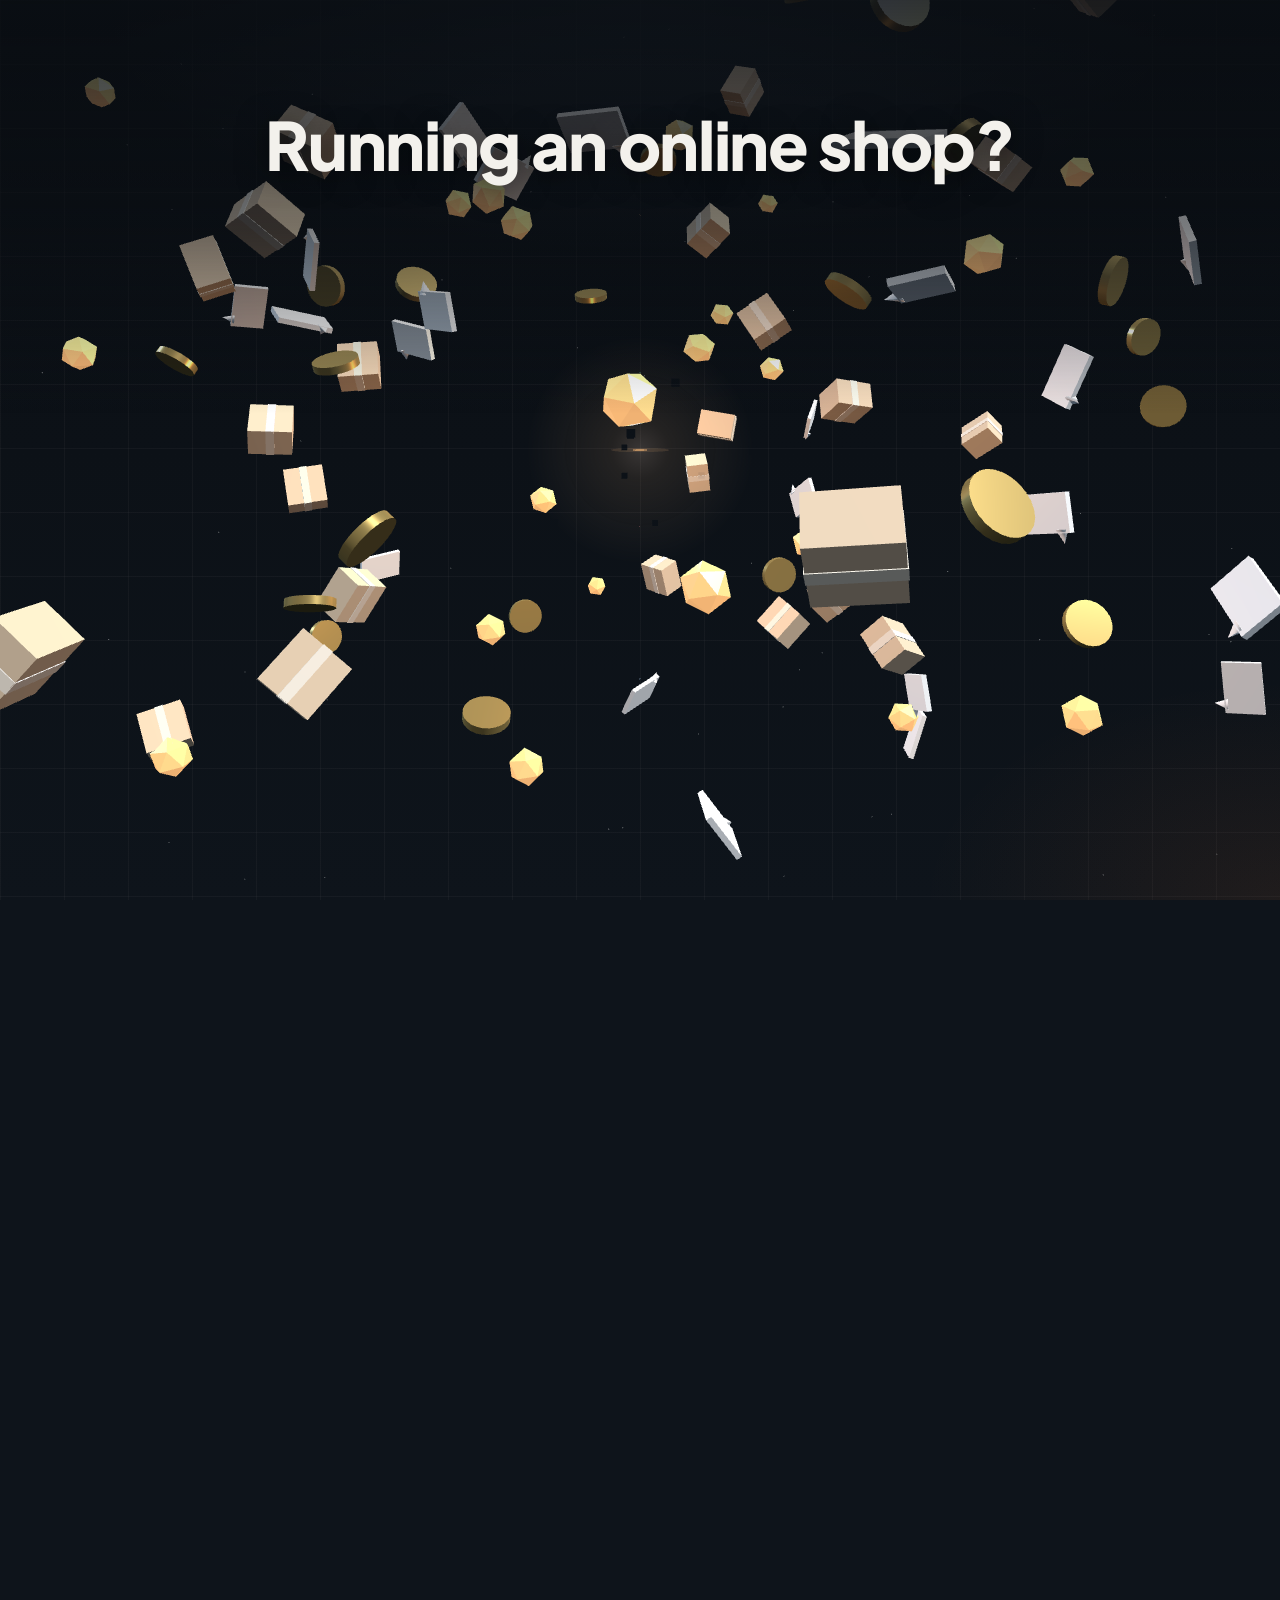
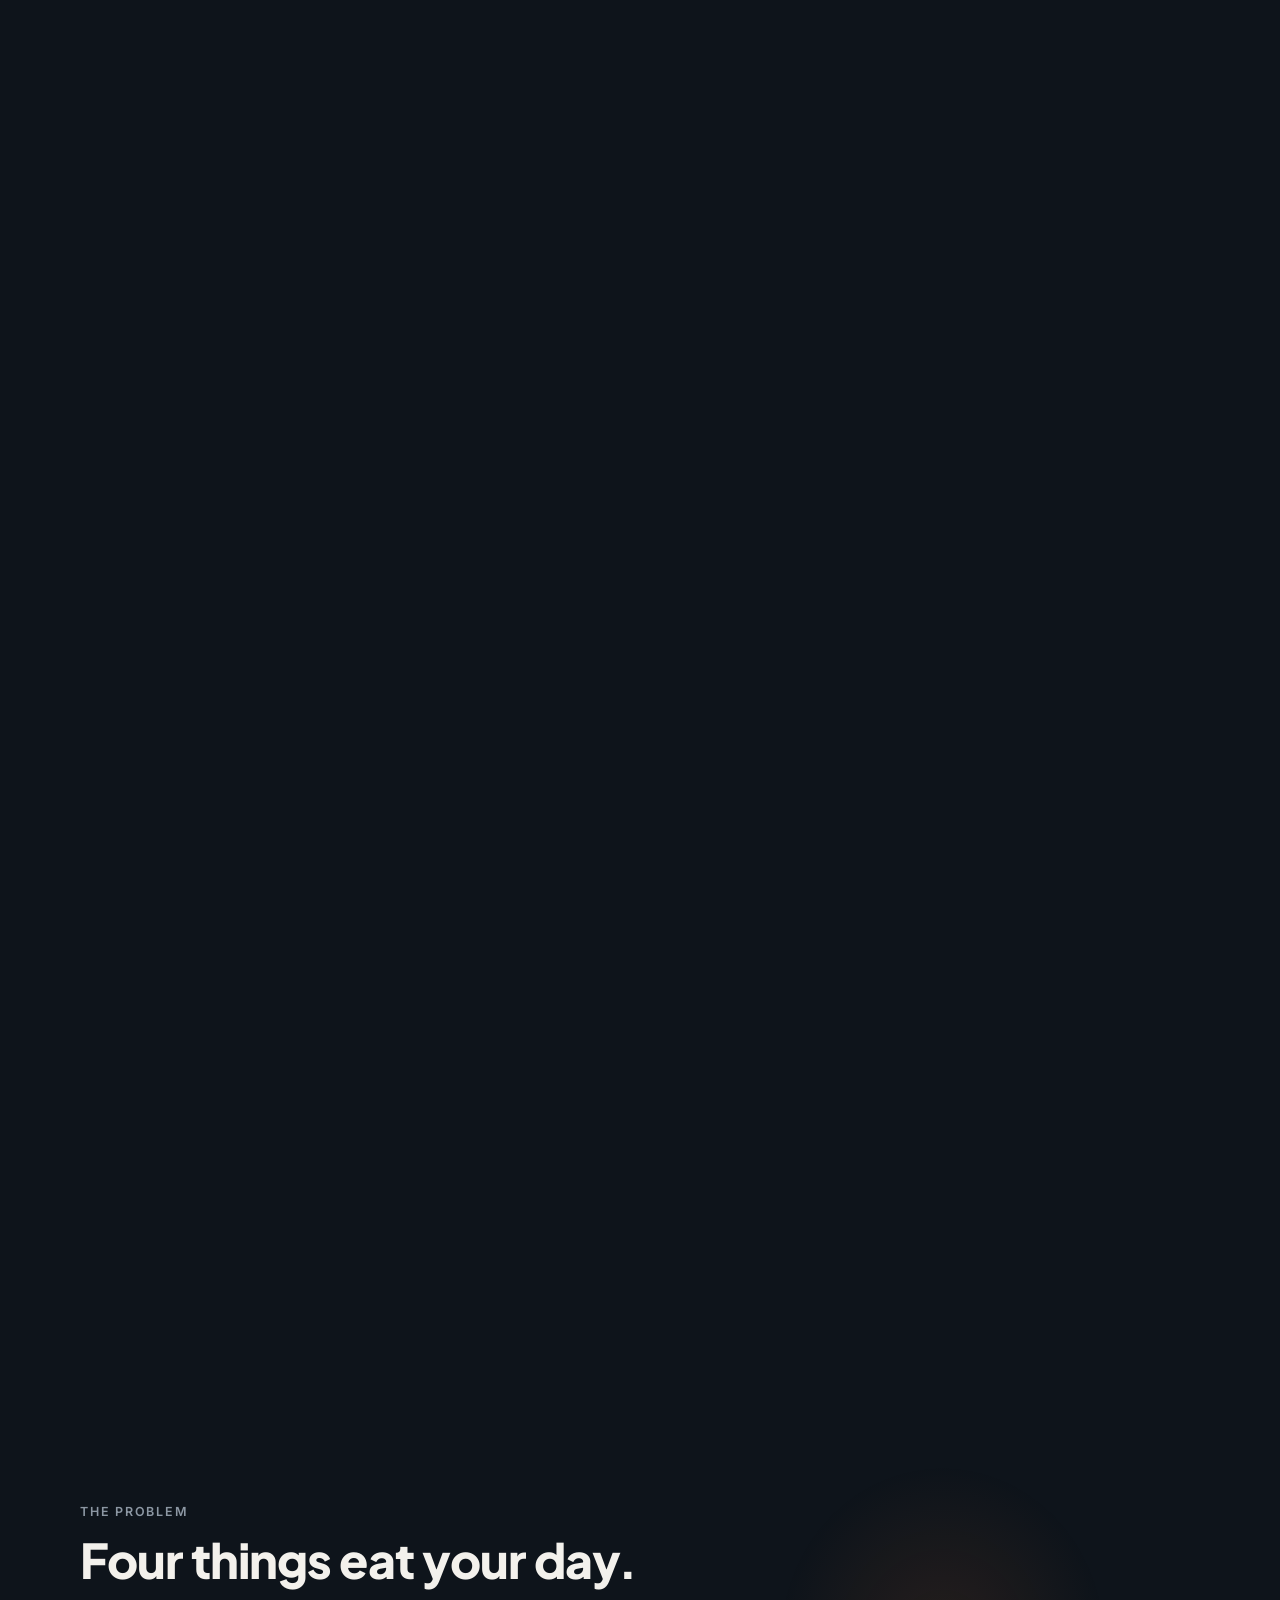
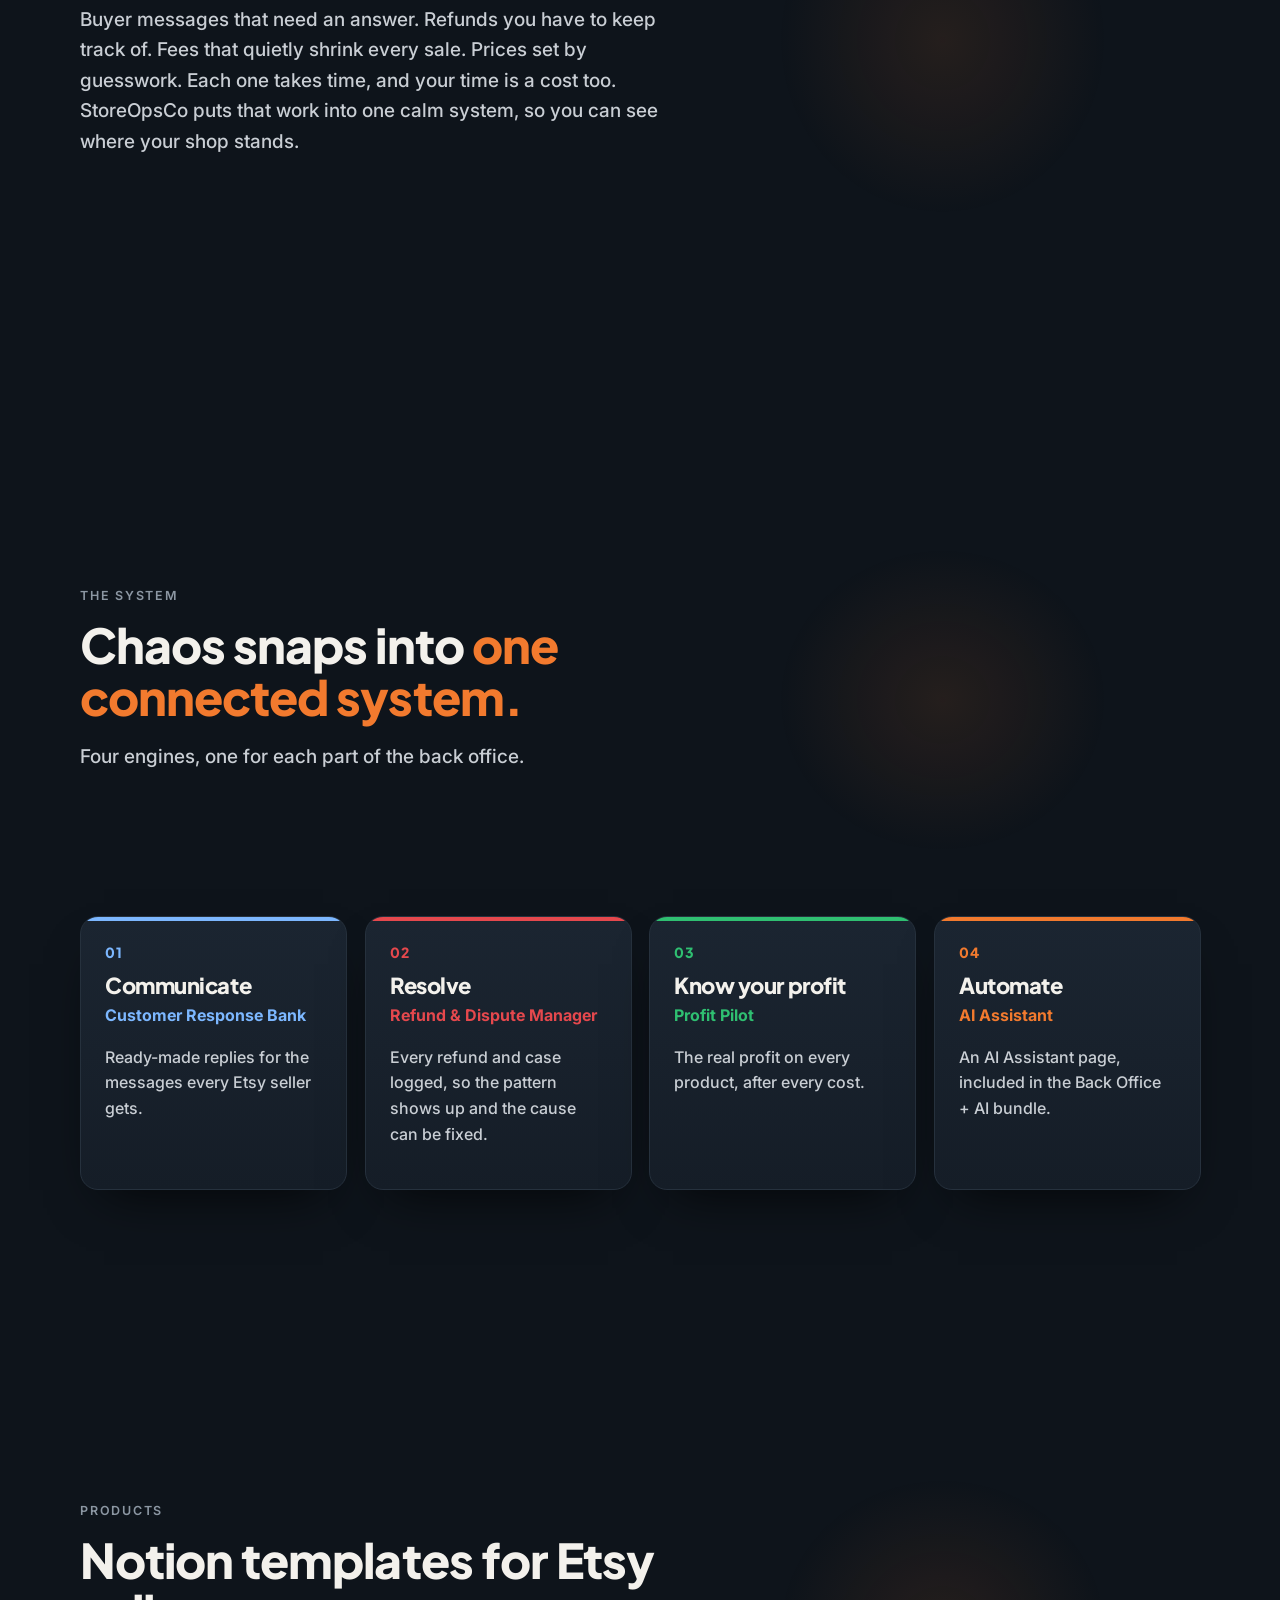
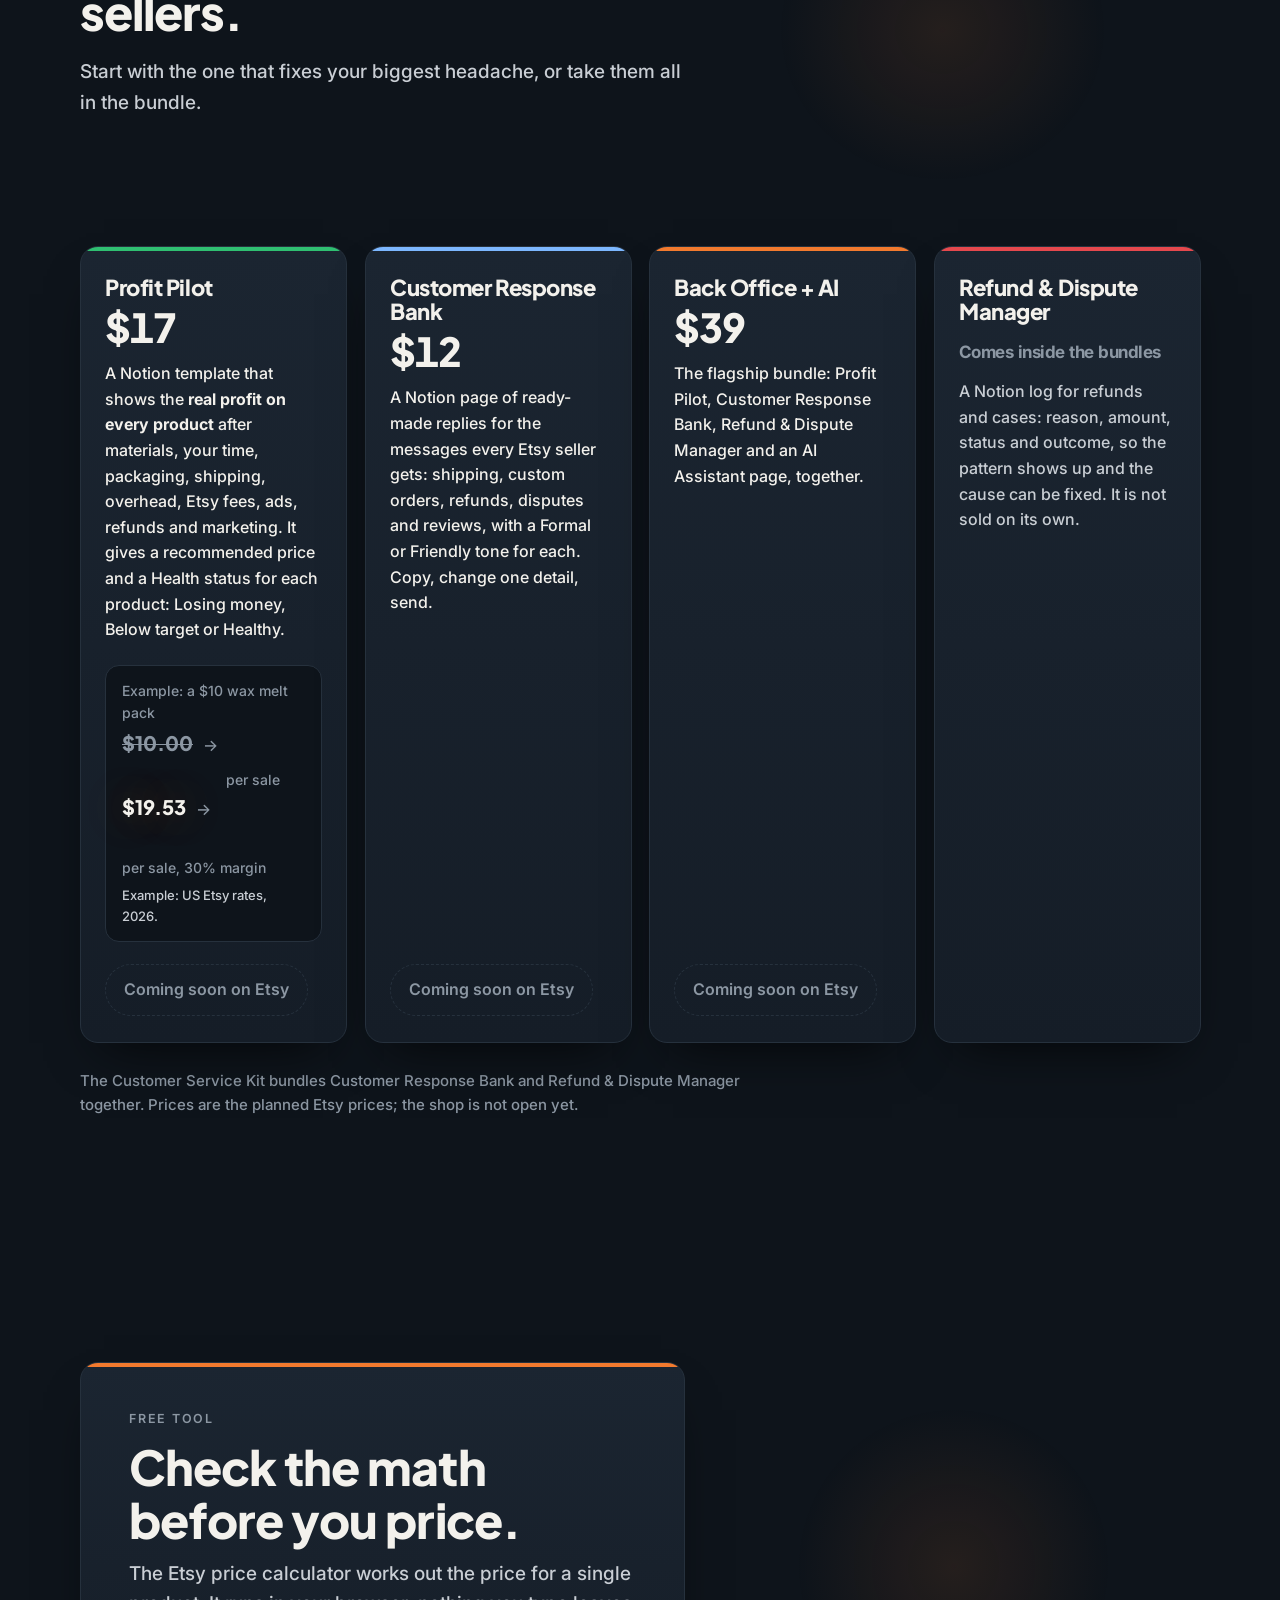
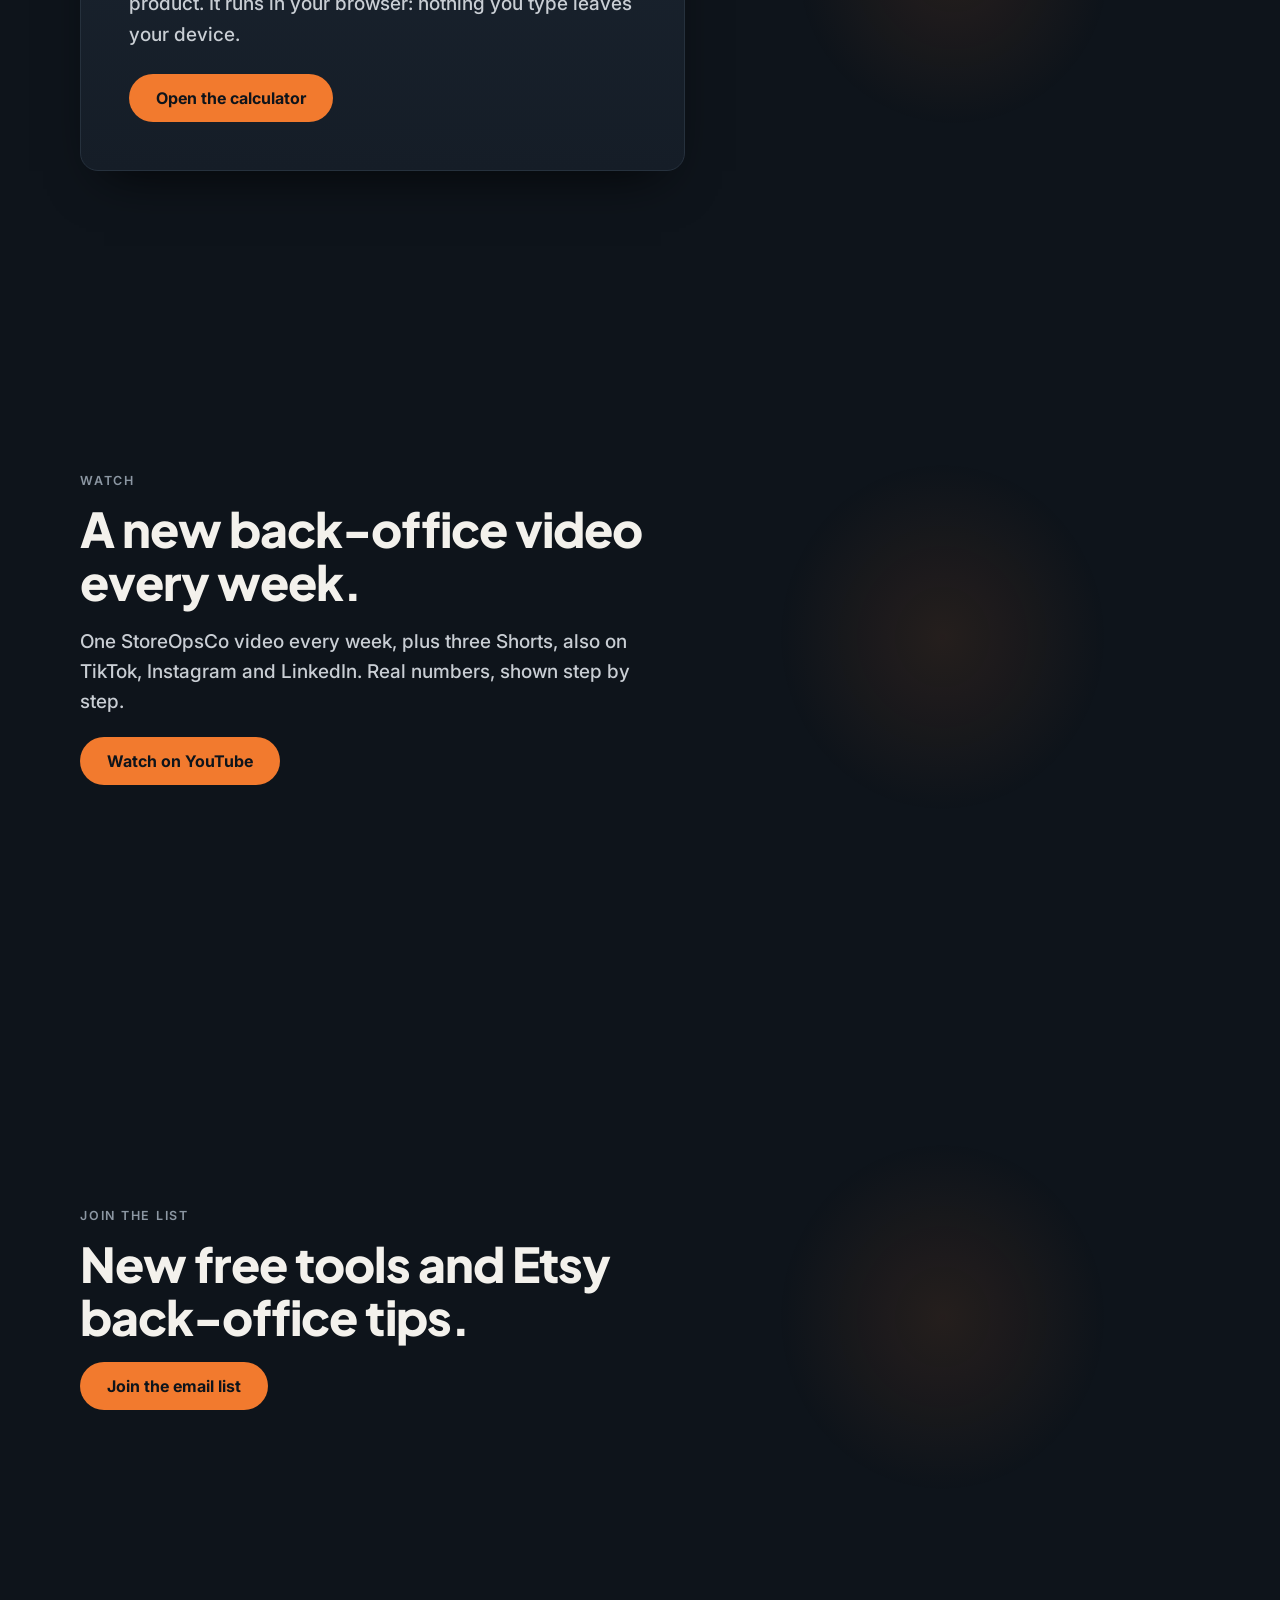
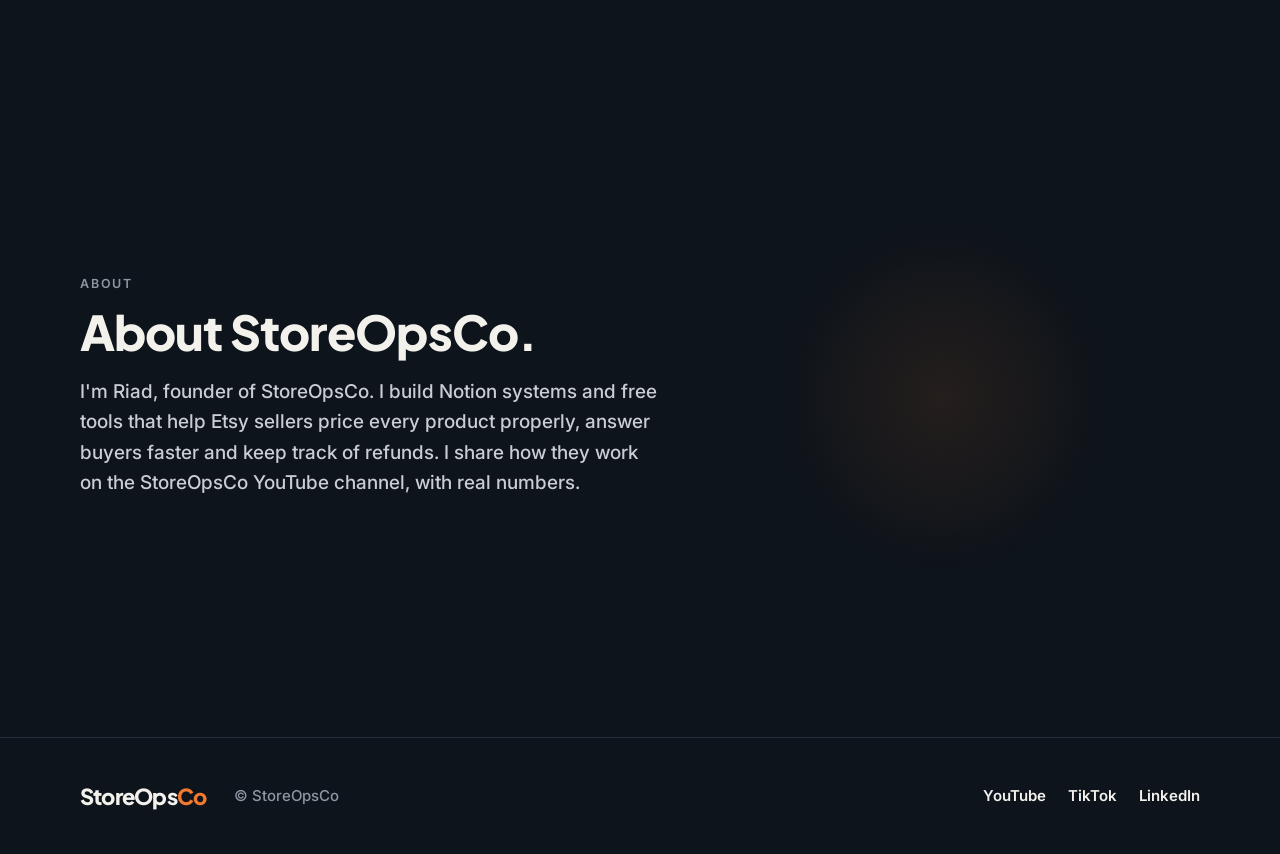
==== commit 9e0cd1c0: "Use storeopsco.com as the site address (share image, sitemap, robots, SITE_URL) Co-Authored-By: Clau" ====
--- a/index.html
+++ b/index.html
@@ -12,11 +12,11 @@
 <meta property="og:site_name" content="StoreOpsCo">
 <meta property="og:title" content="StoreOpsCo: the back office for small online shops">
 <meta property="og:description" content="Notion systems and free tools that help Etsy sellers price every product properly, answer buyers faster and keep track of refunds.">
-<meta property="og:image" content="https://riadmrad1992-blip.github.io/StoreOpsCo-site/og-image.png">
+<meta property="og:image" content="https://storeopsco.com/og-image.png">
 <meta name="twitter:card" content="summary_large_image">
 <meta name="twitter:title" content="StoreOpsCo: the back office for small online shops">
 <meta name="twitter:description" content="Notion systems and free tools that help Etsy sellers price every product properly, answer buyers faster and keep track of refunds.">
-<meta name="twitter:image" content="https://riadmrad1992-blip.github.io/StoreOpsCo-site/og-image.png">
+<meta name="twitter:image" content="https://storeopsco.com/og-image.png">
 
 <script>(function(d){var c=' js';try{if(window.matchMedia('(prefers-reduced-motion: reduce)').matches)c+=' no3d';else{var x=document.createElement('canvas');if(!(x.getContext('webgl')||x.getContext('experimental-webgl')))c+=' no3d';}}catch(e){c+=' no3d';}d.className+=c;})(document.documentElement);</script>
 <link rel="preconnect" href="https://fonts.googleapis.com">
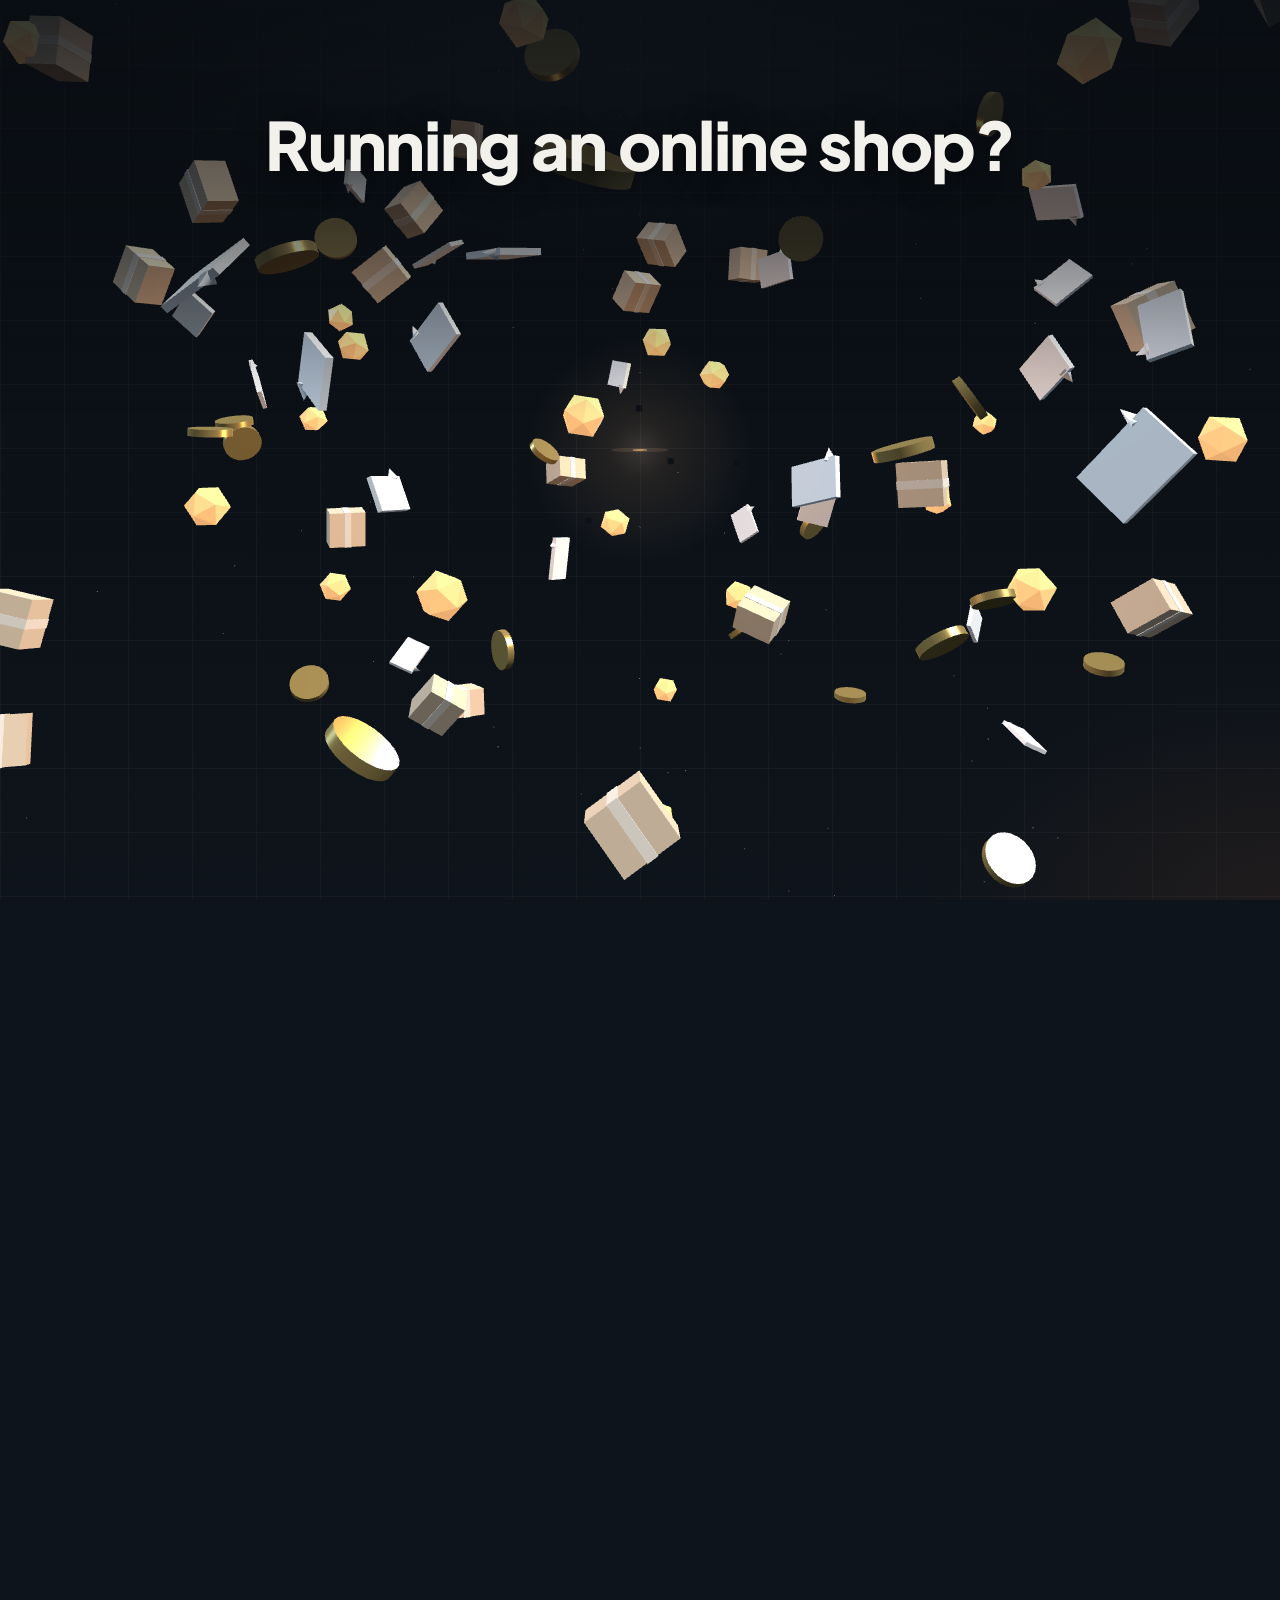
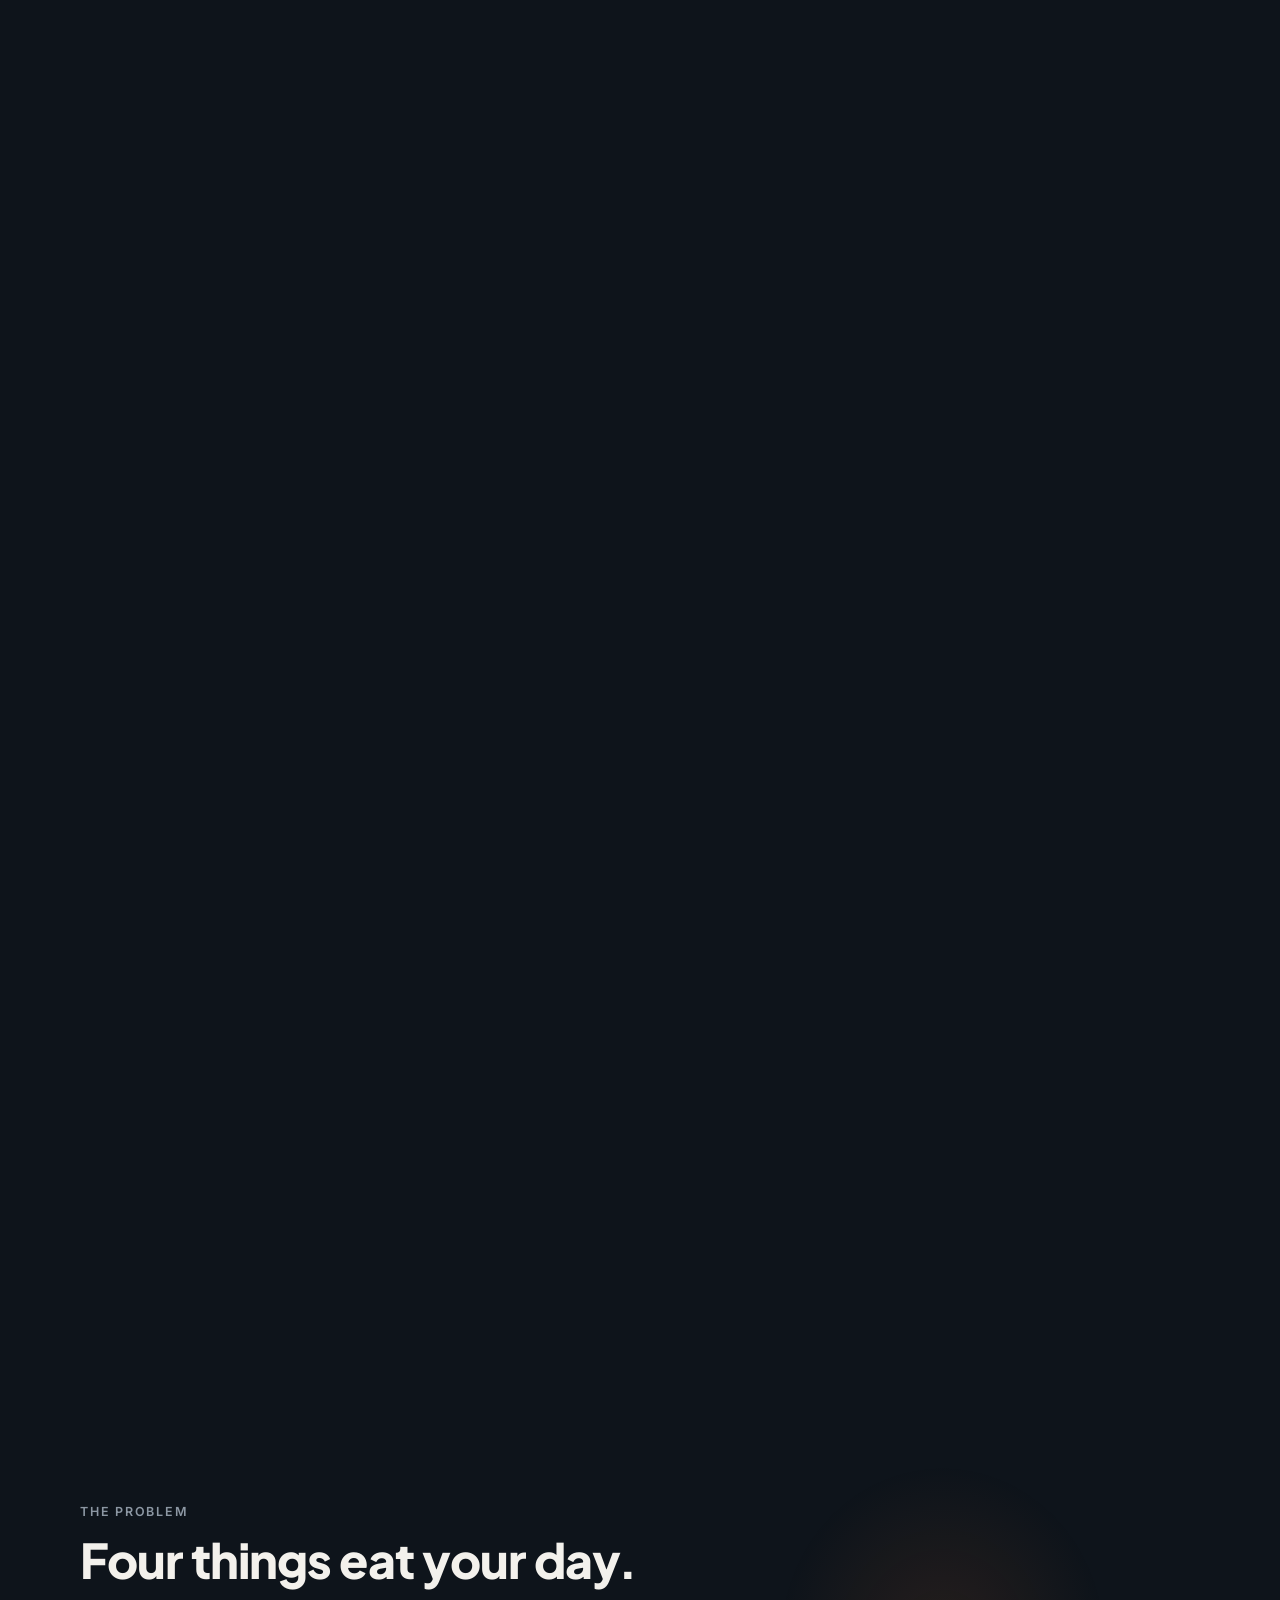
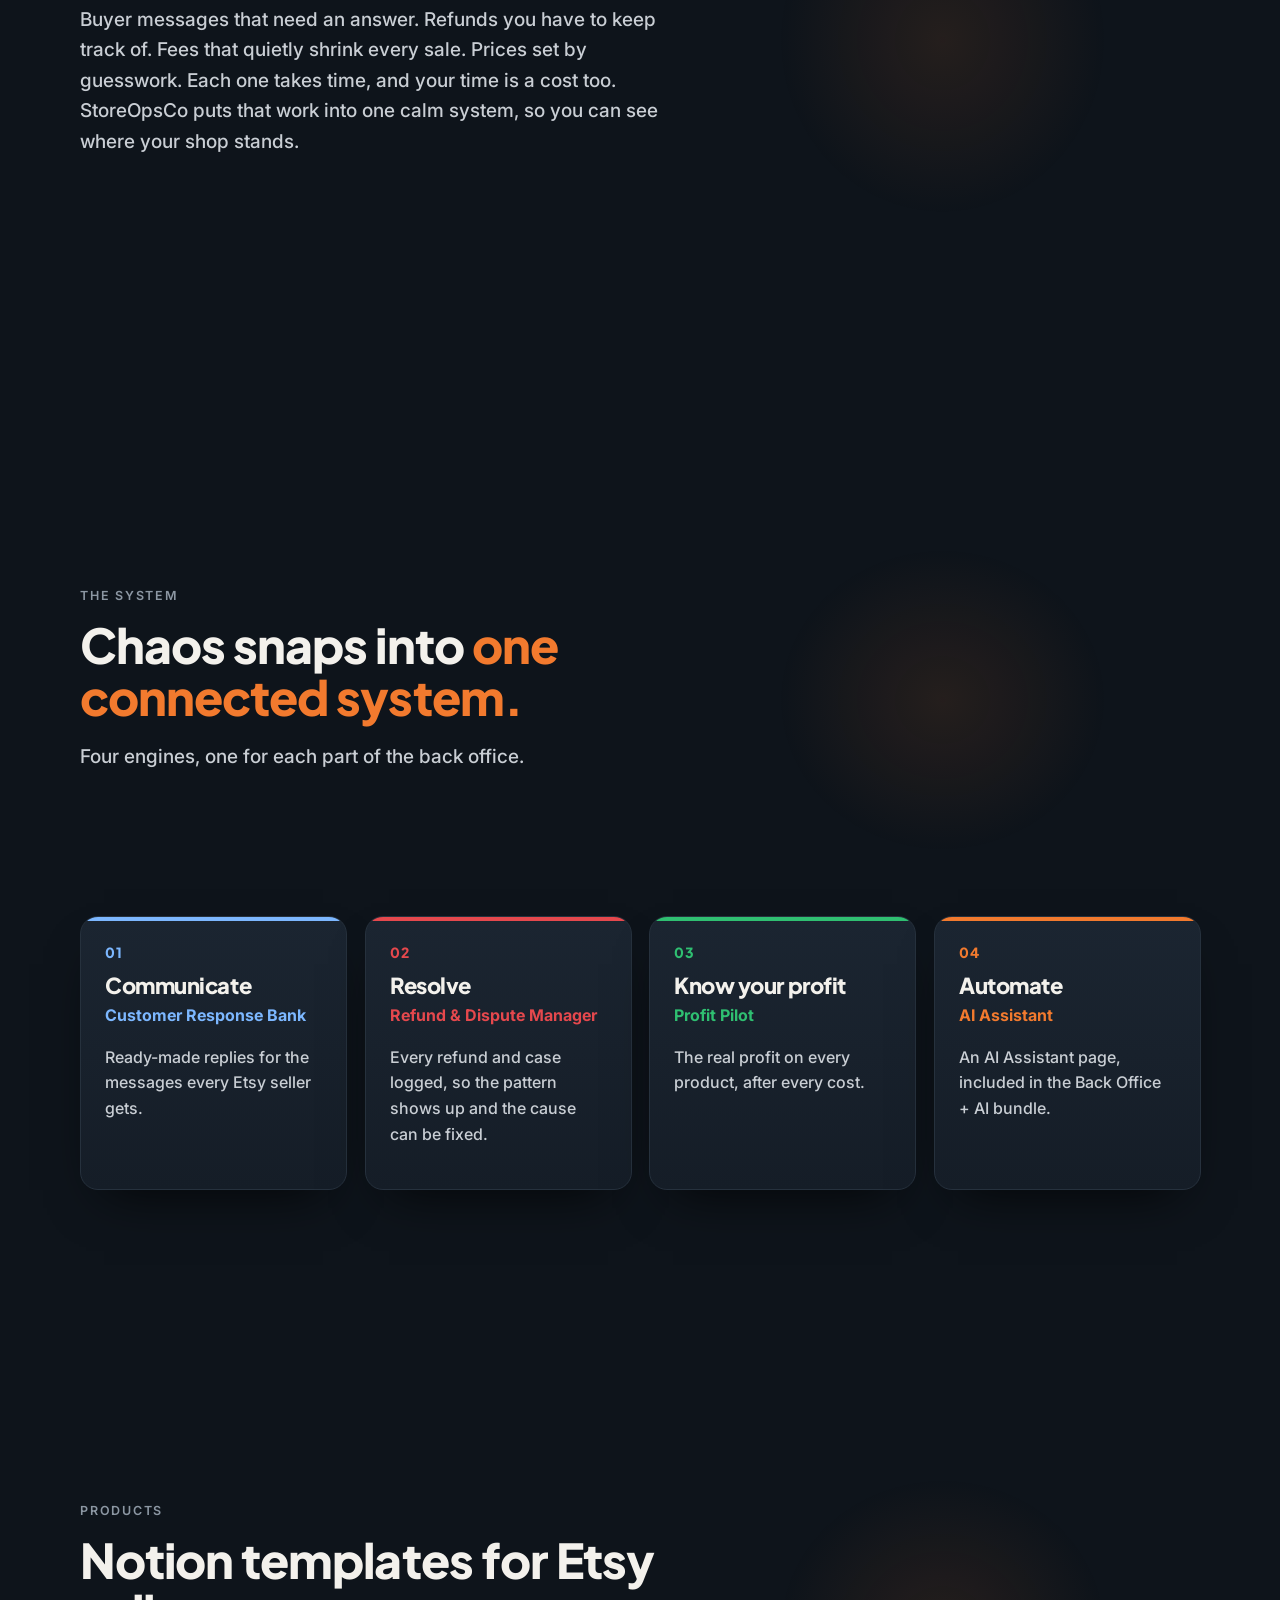
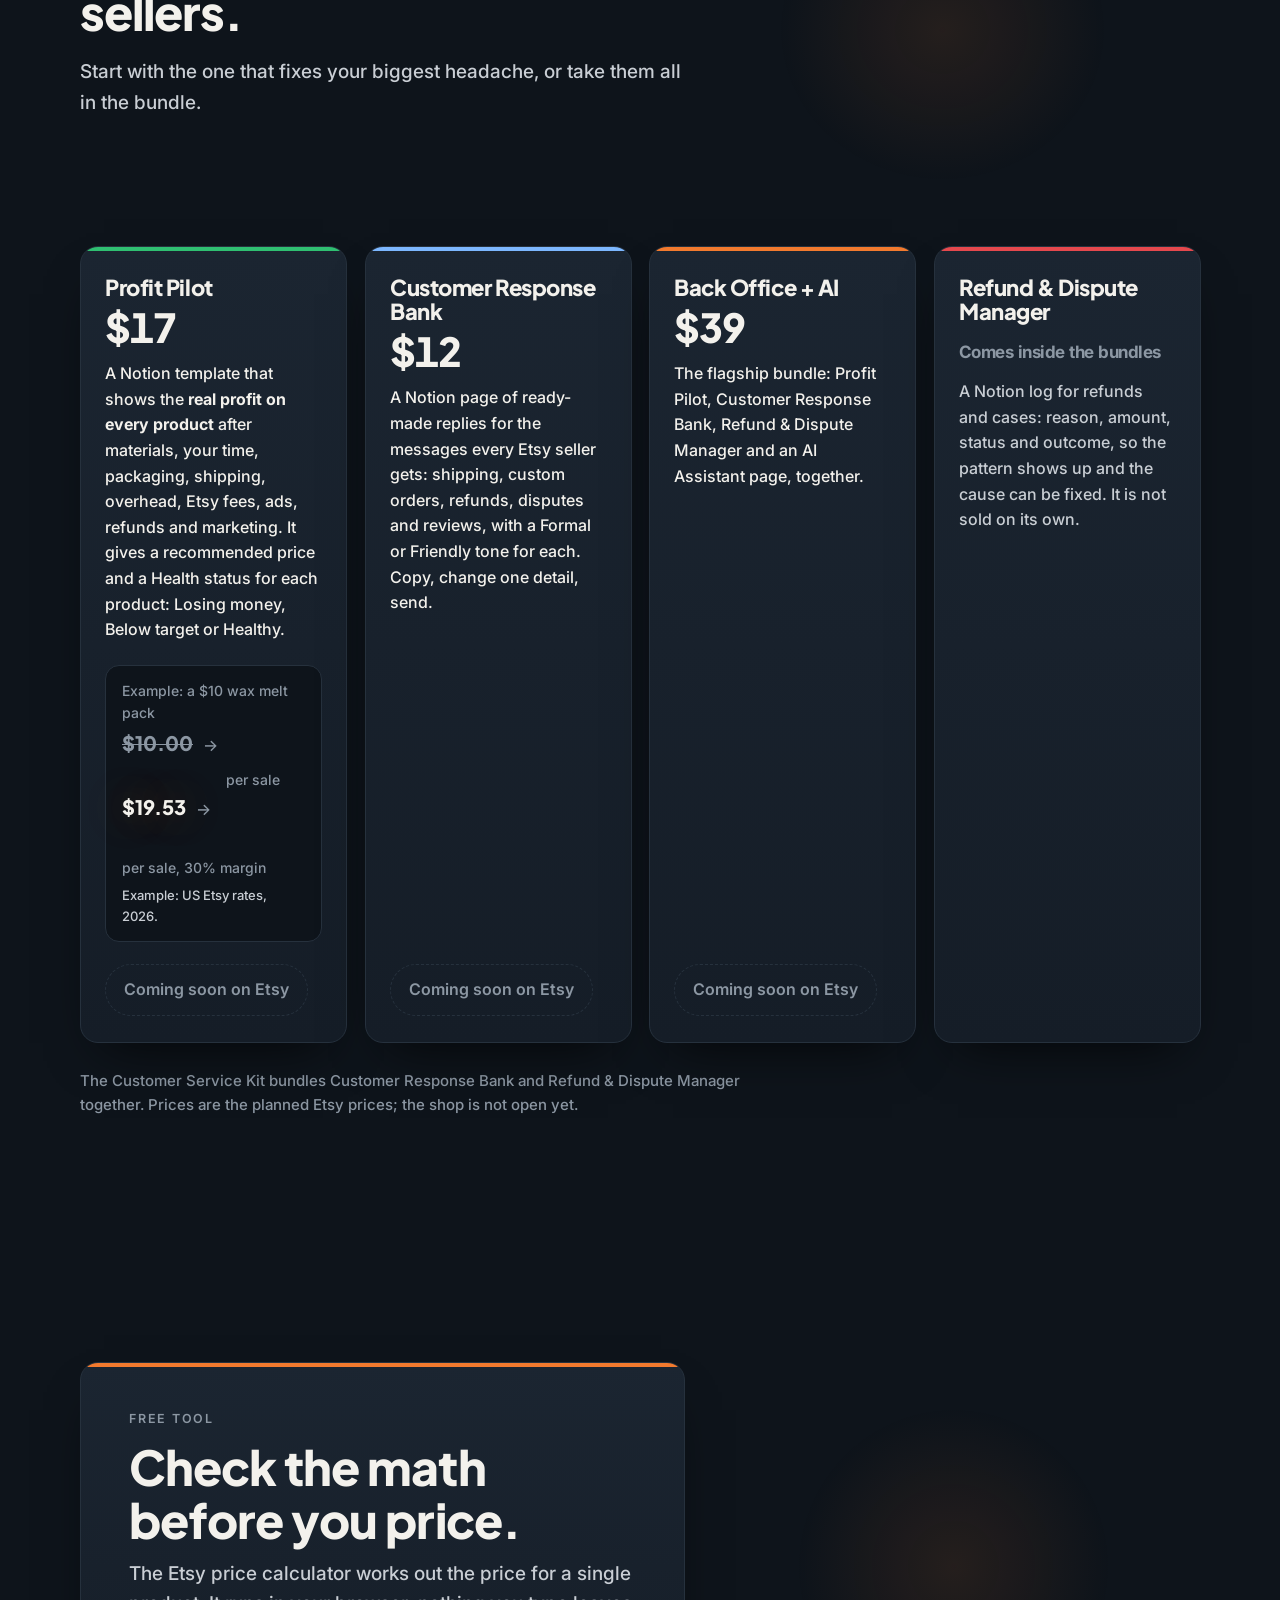
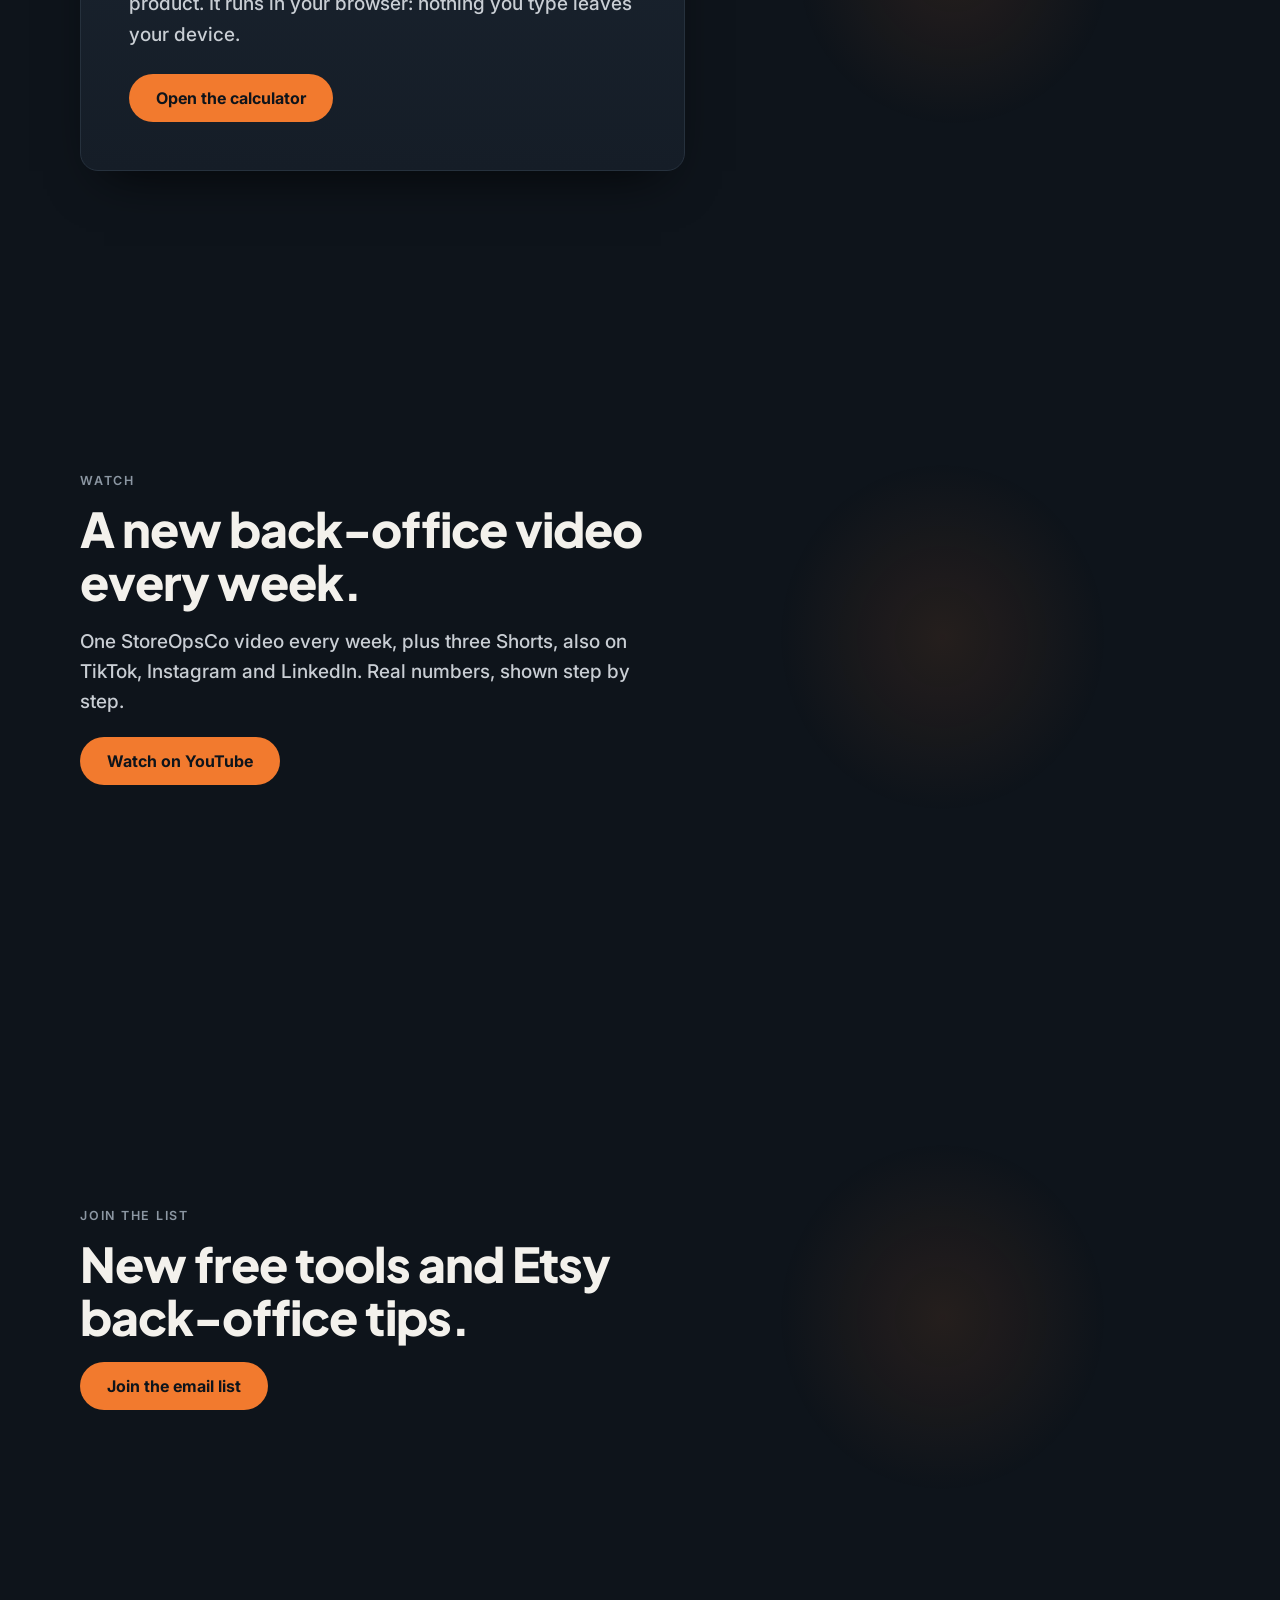
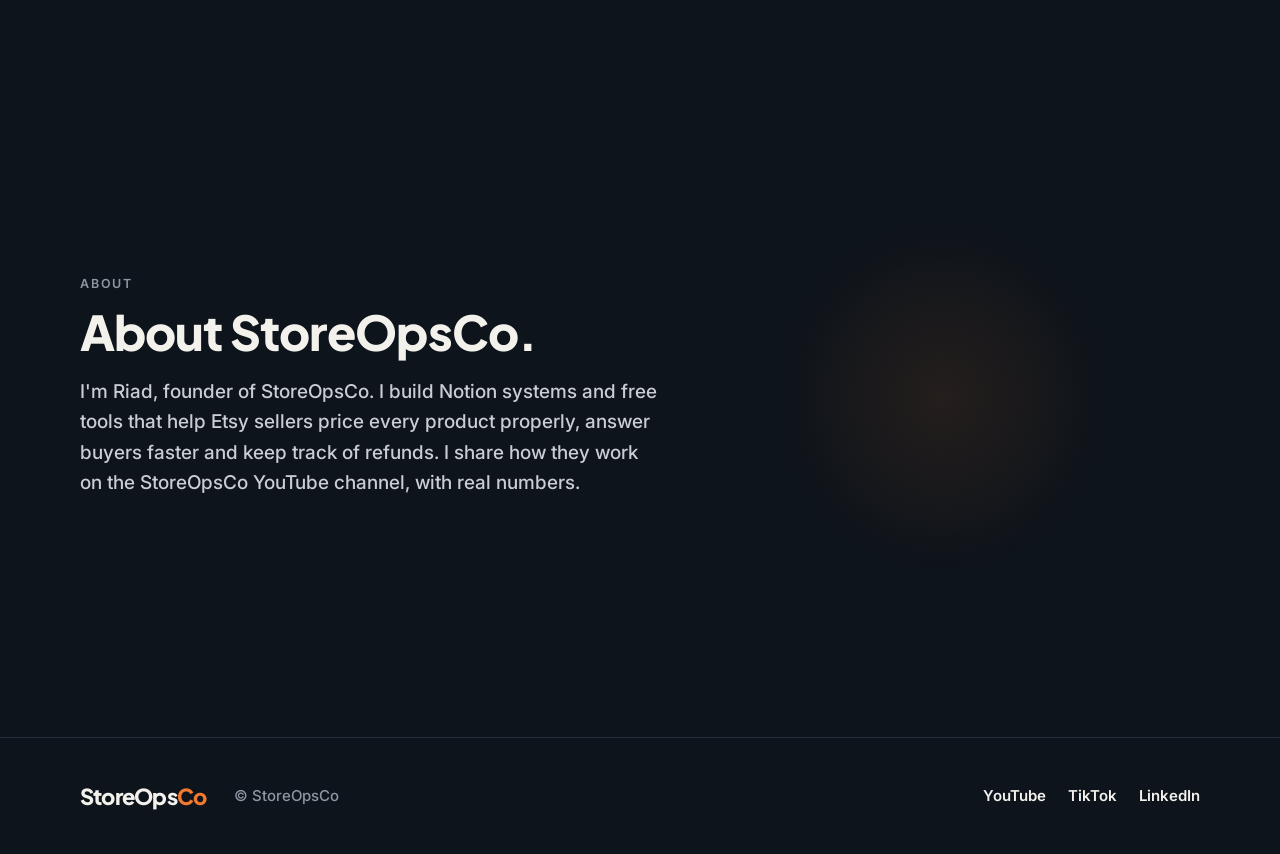
==== commit d90424a1: "Add Etsy price calculator at /etsy-price-calculator/ - Copy the calculator (index.html, styles.css, " ====
--- a/index.html
+++ b/index.html
@@ -194,7 +194,7 @@
         <h2 id="h-tool">Check the math before you price.</h2>
         <p class="lead">The Etsy price calculator works out the price for a single product. It runs in your browser: nothing you type leaves your device.</p>
       </div>
-      <p class="tool-cta"><a class="btn primary" href="https://riadmrad1992-blip.github.io/StoreOpsCo-calculator/" data-link="CALCULATOR_URL" rel="noopener">Open the calculator</a></p>
+      <p class="tool-cta"><a class="btn primary" href="https://storeopsco.com/etsy-price-calculator/" data-link="CALCULATOR_URL" rel="noopener">Open the calculator</a></p>
     </div>
   </div>
 </section>
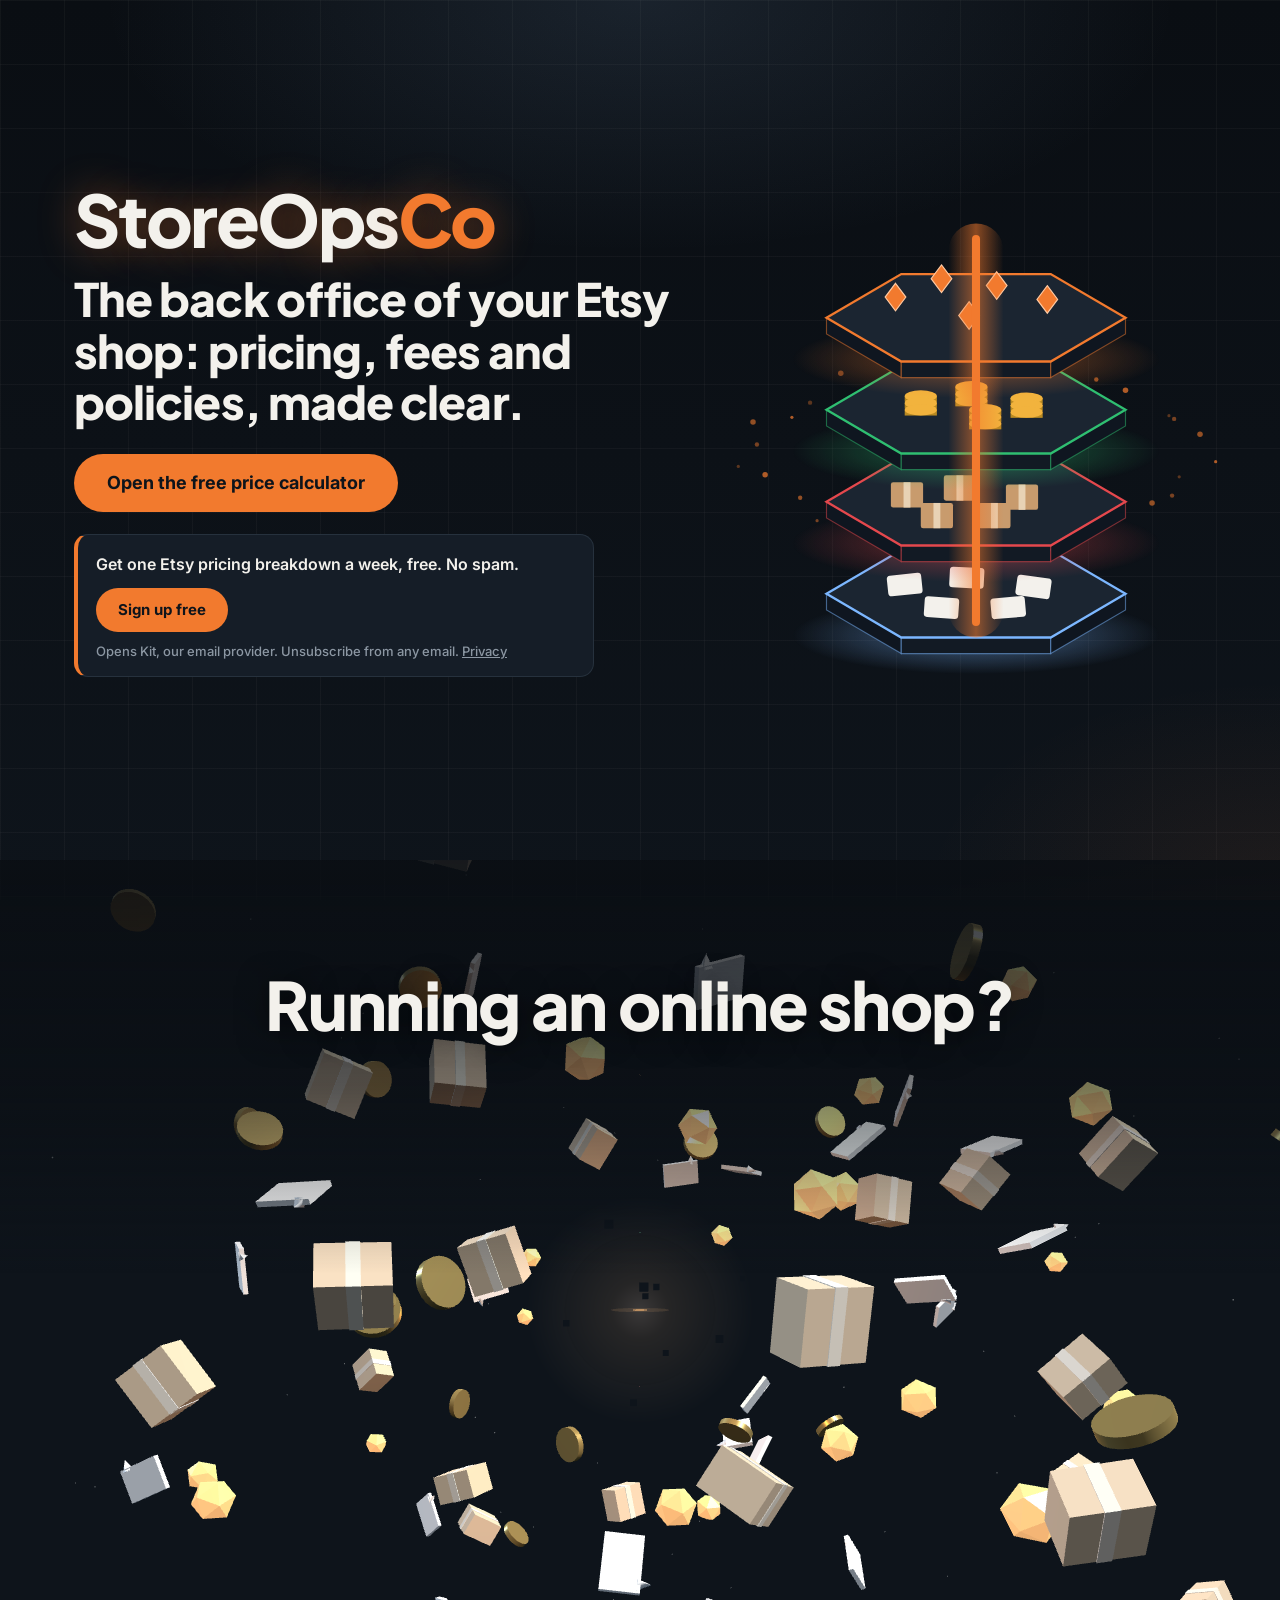
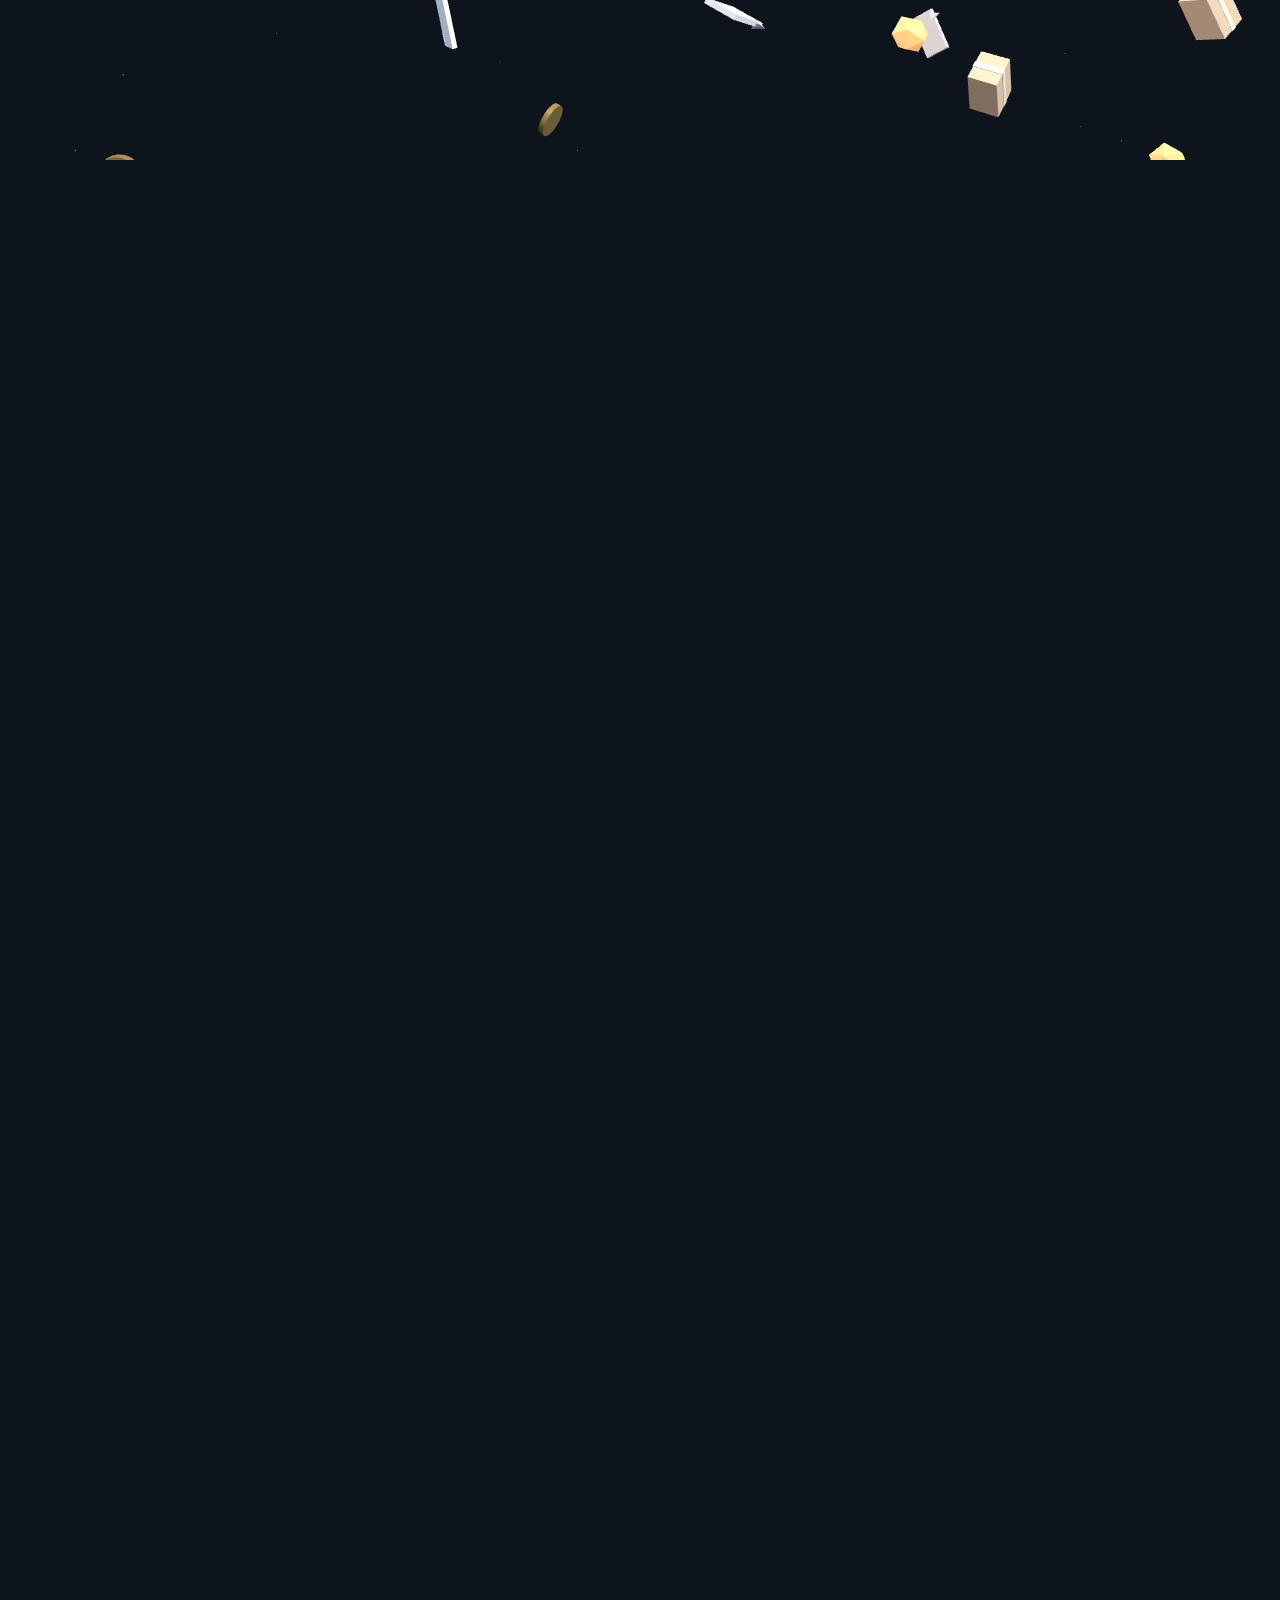
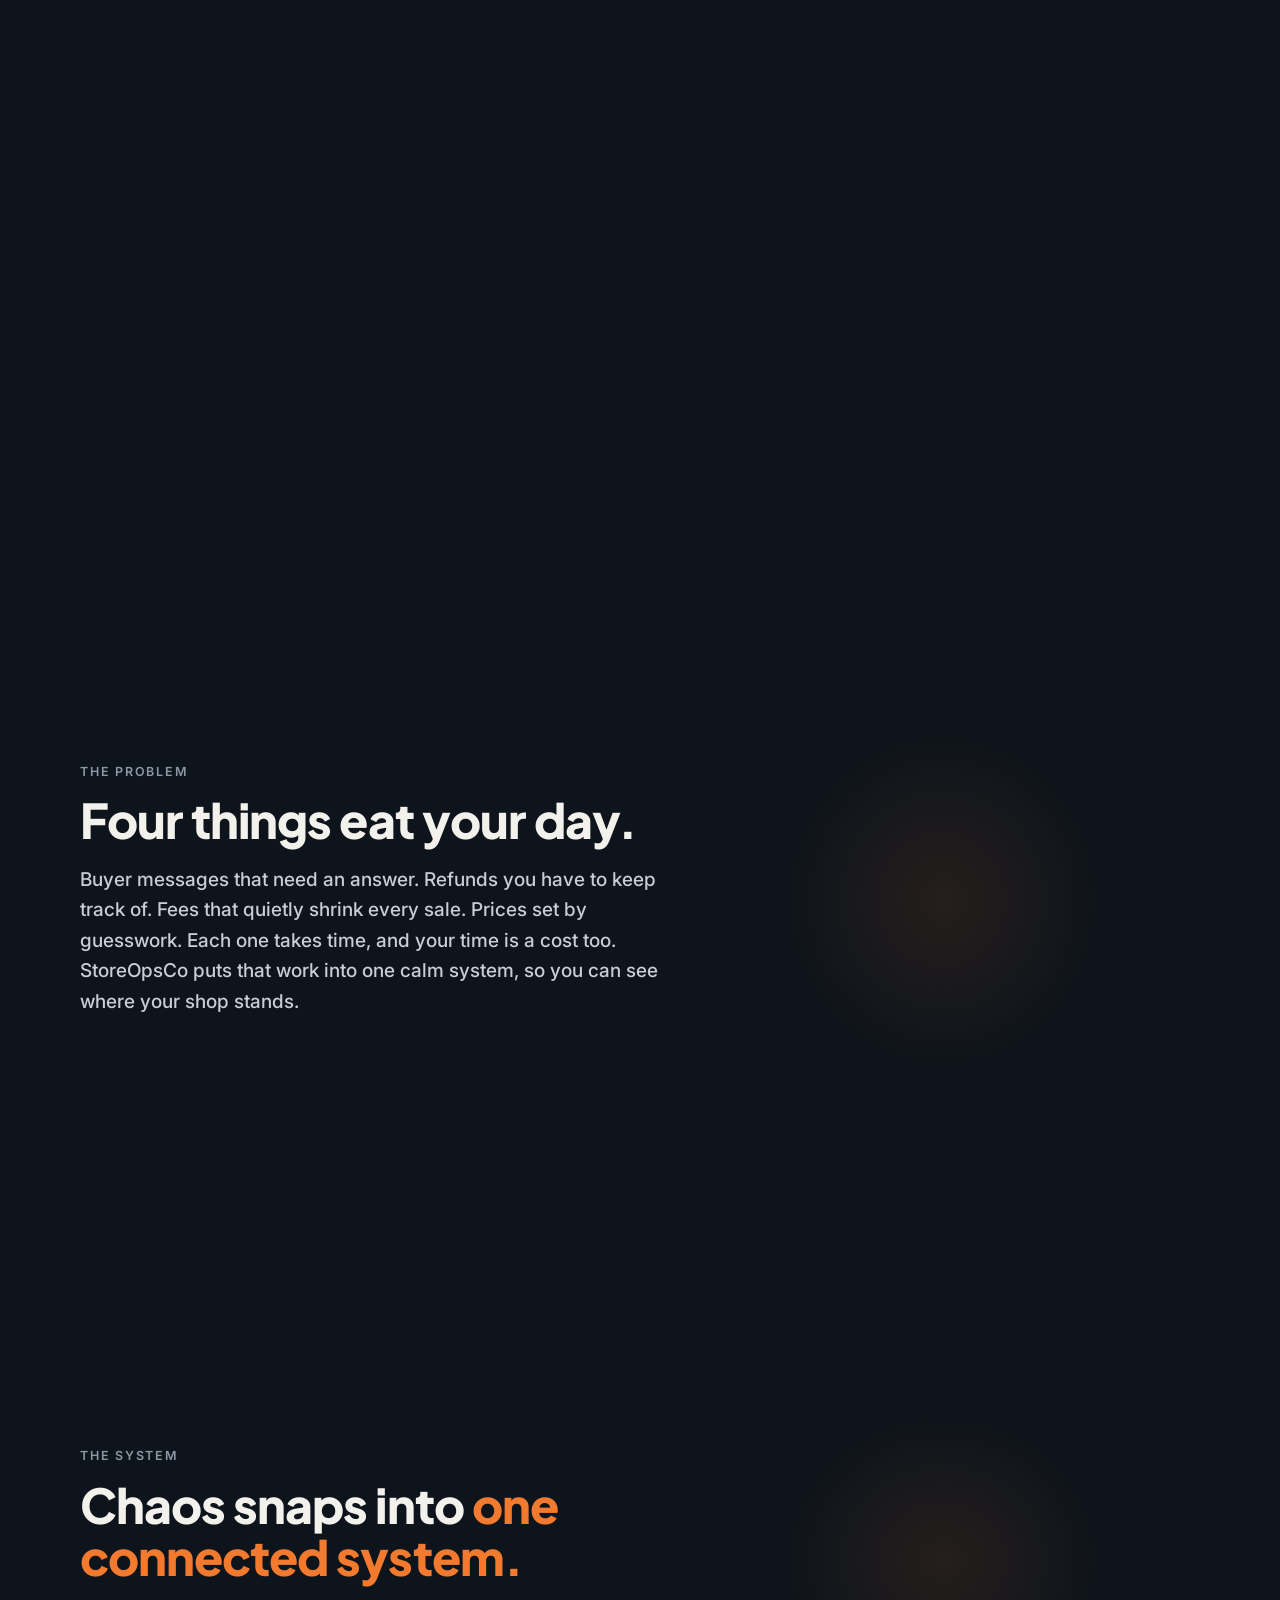
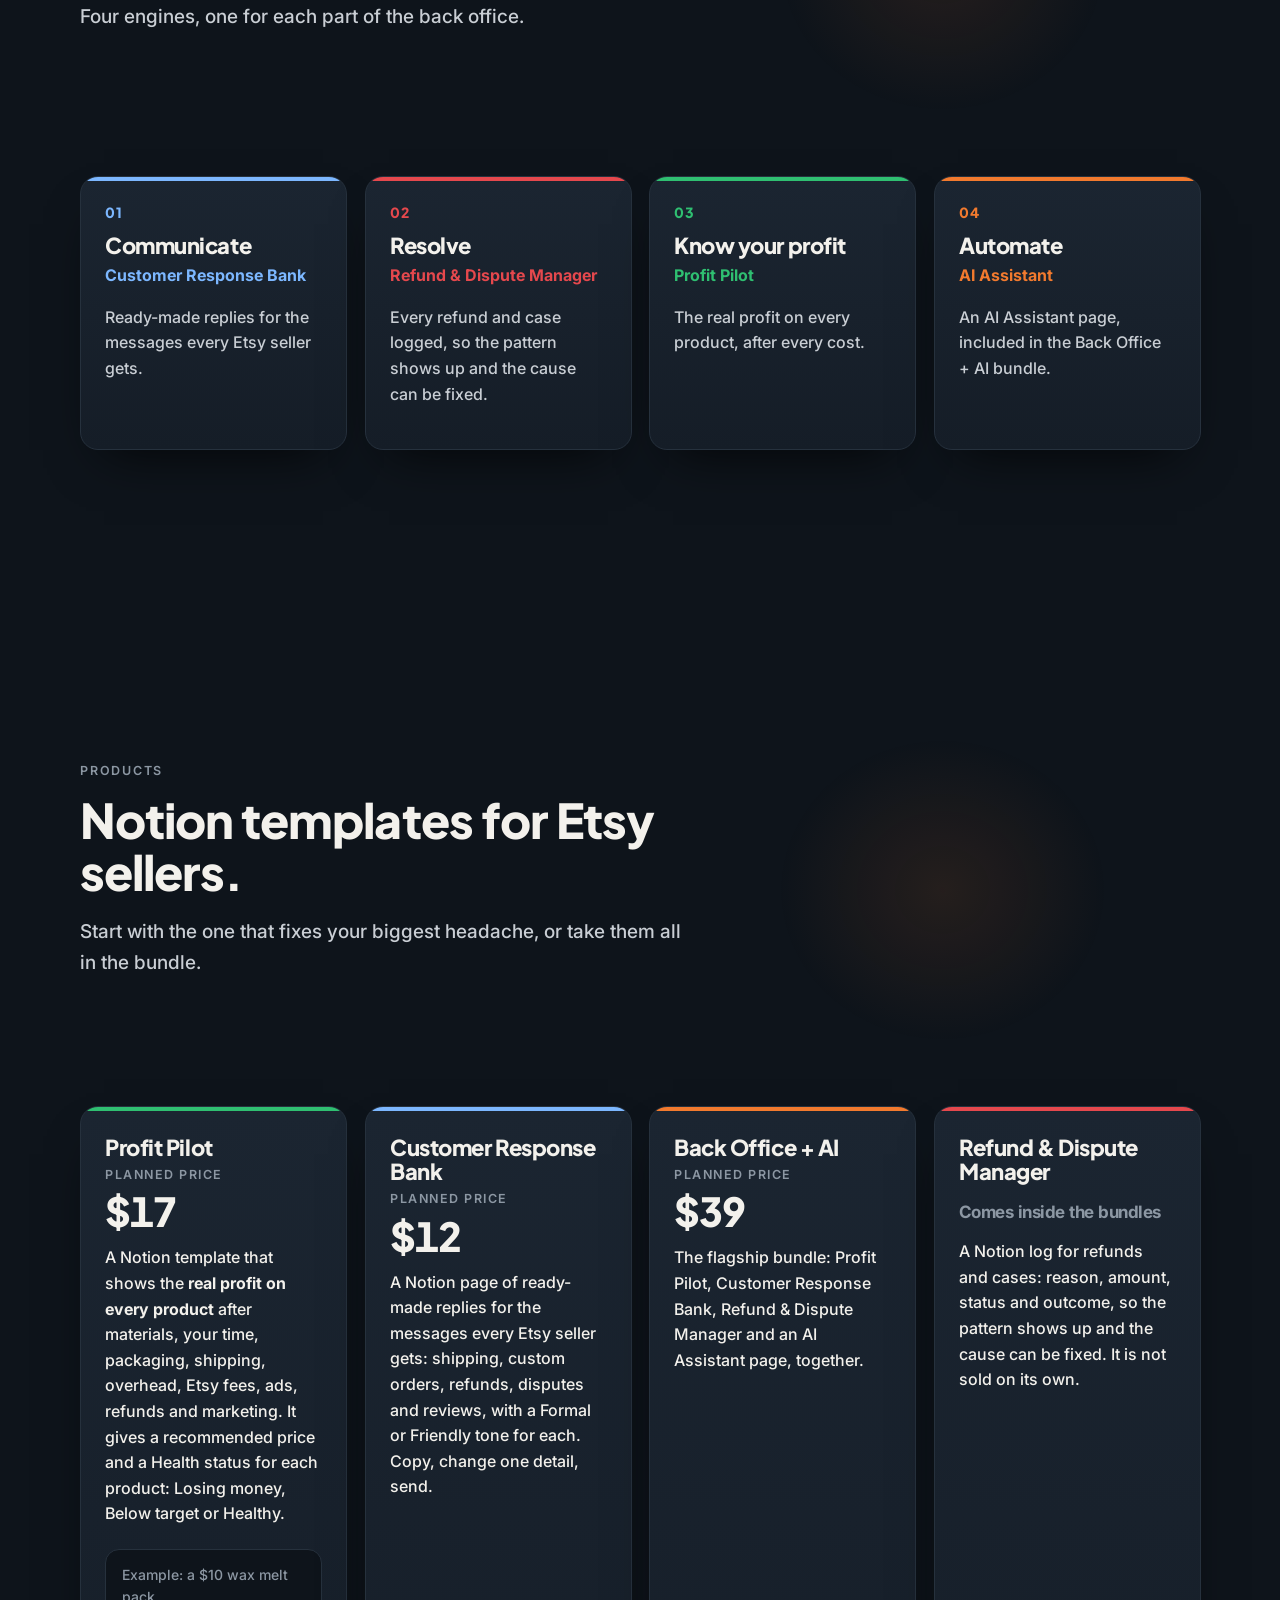
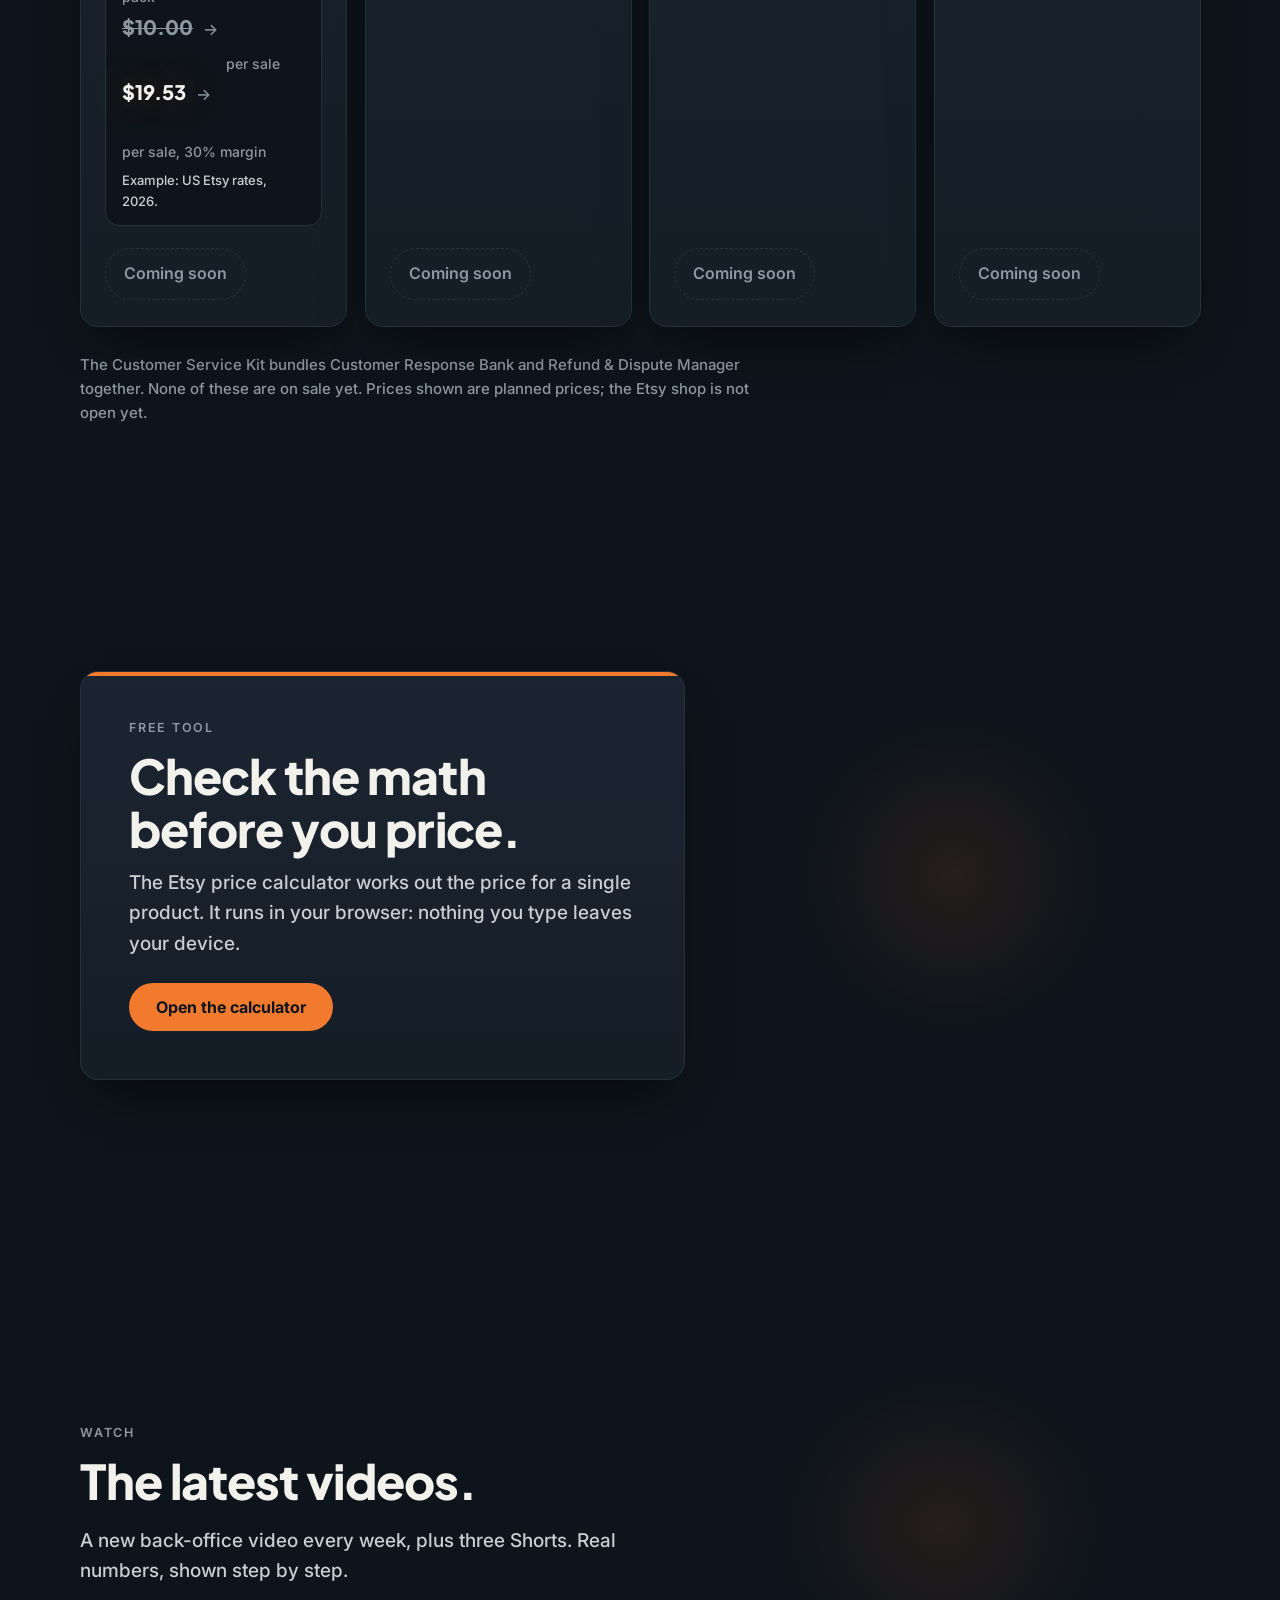
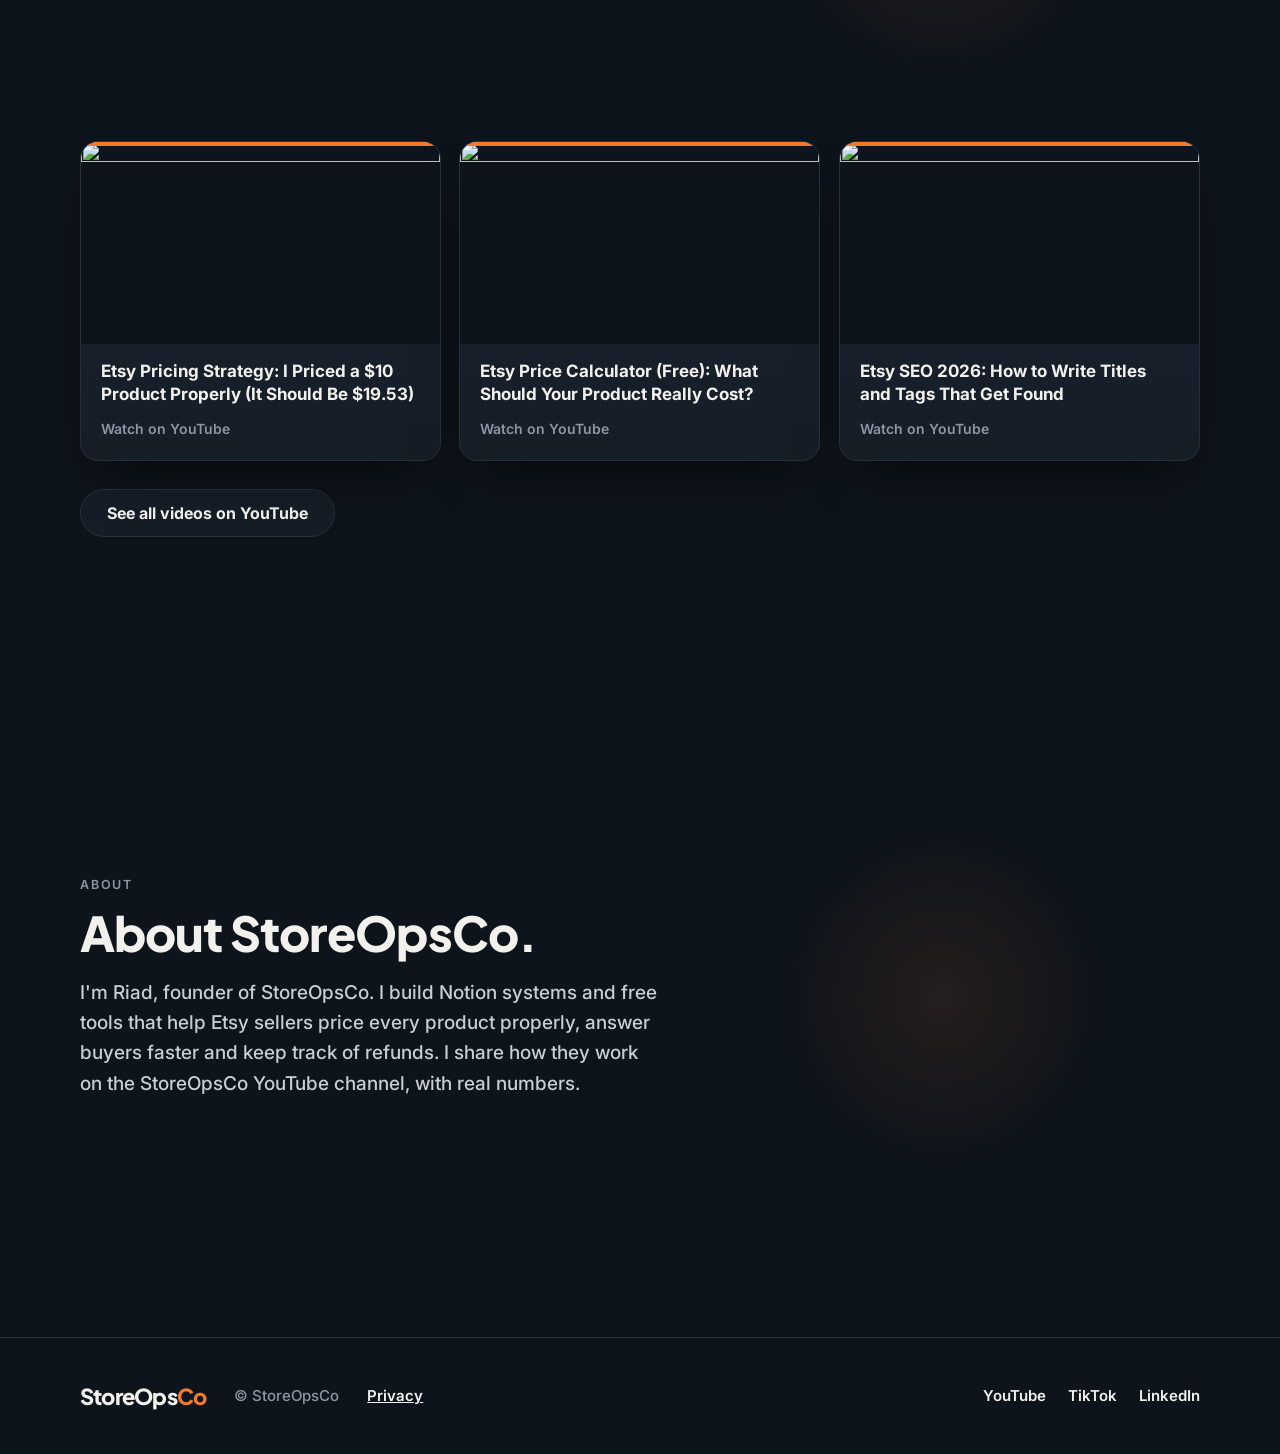
==== commit 283c63b1: "Homepage intro, latest videos, email sign-up box, calculator fixes, faster phones - Homepage: headli" ====
--- a/index.html
+++ b/index.html
@@ -3,75 +3,94 @@
 <head>
 <meta charset="utf-8">
 <meta name="viewport" content="width=device-width, initial-scale=1, viewport-fit=cover">
-<title>StoreOpsCo: the back office for small online shops</title>
-<meta name="description" content="Notion systems and free tools that help Etsy sellers price every product properly, answer buyers faster and keep track of refunds. The back office for small online shops.">
+<title>StoreOpsCo: the back office of your Etsy shop (pricing, fees, policies)</title>
+<meta name="description" content="The back office of an Etsy shop, made clear: a free Etsy price calculator, weekly videos on pricing, fees and shop policies, and Notion templates coming soon.">
+<link rel="canonical" href="https://storeopsco.com/">
 <meta name="theme-color" content="#0E141B">
 <link rel="icon" href="favicon.svg" type="image/svg+xml">
 
 <meta property="og:type" content="website">
 <meta property="og:site_name" content="StoreOpsCo">
-<meta property="og:title" content="StoreOpsCo: the back office for small online shops">
-<meta property="og:description" content="Notion systems and free tools that help Etsy sellers price every product properly, answer buyers faster and keep track of refunds.">
+<meta property="og:url" content="https://storeopsco.com/">
+<meta property="og:title" content="StoreOpsCo: the back office of your Etsy shop (pricing, fees, policies)">
+<meta property="og:description" content="The back office of an Etsy shop, made clear: a free Etsy price calculator, weekly videos on pricing, fees and shop policies, and Notion templates coming soon.">
 <meta property="og:image" content="https://storeopsco.com/og-image.png">
 <meta name="twitter:card" content="summary_large_image">
-<meta name="twitter:title" content="StoreOpsCo: the back office for small online shops">
-<meta name="twitter:description" content="Notion systems and free tools that help Etsy sellers price every product properly, answer buyers faster and keep track of refunds.">
+<meta name="twitter:title" content="StoreOpsCo: the back office of your Etsy shop (pricing, fees, policies)">
+<meta name="twitter:description" content="The back office of an Etsy shop, made clear: a free Etsy price calculator, weekly videos on pricing, fees and shop policies, and Notion templates coming soon.">
 <meta name="twitter:image" content="https://storeopsco.com/og-image.png">
 
-<script>(function(d){var c=' js';try{if(window.matchMedia('(prefers-reduced-motion: reduce)').matches)c+=' no3d';else{var x=document.createElement('canvas');if(!(x.getContext('webgl')||x.getContext('experimental-webgl')))c+=' no3d';}}catch(e){c+=' no3d';}d.className+=c;})(document.documentElement);</script>
+<script>(function(d){var c=' js';try{if(window.matchMedia('(prefers-reduced-motion: reduce), (max-width: 700px), (pointer: coarse)').matches)c+=' no3d';else{var x=document.createElement('canvas');if(!(x.getContext('webgl')||x.getContext('experimental-webgl')))c+=' no3d';}}catch(e){c+=' no3d';}d.className+=c;})(document.documentElement);</script>
 <link rel="preconnect" href="https://fonts.googleapis.com">
 <link rel="preconnect" href="https://fonts.gstatic.com" crossorigin>
-<link href="https://fonts.googleapis.com/css2?family=Inter:wght@500;600;700&family=Plus+Jakarta+Sans:wght@800&display=swap" rel="stylesheet">
+<link rel="preload" as="style" href="https://fonts.googleapis.com/css2?family=Inter:wght@500;600;700&family=Plus+Jakarta+Sans:wght@800&display=swap" onload="this.onload=null;this.rel='stylesheet'">
+<noscript><link rel="stylesheet" href="https://fonts.googleapis.com/css2?family=Inter:wght@500;600;700&family=Plus+Jakarta+Sans:wght@800&display=swap"></noscript>
 <link rel="stylesheet" href="styles.css">
 <script type="application/ld+json" id="ld-org">{"@context":"https://schema.org","@type":"Organization","name":"StoreOpsCo","description":"Notion systems and free tools for Etsy sellers: the back office for small online shops."}</script>
 </head>
 <body>
-<a class="skip" href="#problem">Skip to content</a>
+<a class="skip" href="#start">Skip to content</a>
 
 <div class="progress-line" id="progress-line" aria-hidden="true"></div>
 <canvas id="world" aria-hidden="true"></canvas>
 
 <main>
-<!-- HERO: the 3D story (scene.js) with a static fallback -->
-<header class="hero" id="top">
-  <div class="hero-pin">
+<!-- INTRO: what StoreOpsCo is, the calculator and the email sign-up, before the 3D story -->
+<section class="intro" id="start" tabindex="-1" aria-labelledby="h-start">
+  <div class="intro-pin">
+    <div class="intro-copy">
+      <p class="wordmark">StoreOps<span>Co</span></p>
+      <h1 class="headline" id="h-start">The back office of your Etsy shop: pricing, fees and policies, made clear.</h1>
+      <div class="btn-row">
+        <a class="btn primary big" href="https://storeopsco.com/etsy-price-calculator/" data-link="CALCULATOR_URL">Open the free price calculator</a>
+      </div>
+      <!-- Email sign-up box: comes from signup-box.js -->
+      <div class="intro-signup" data-signup-box></div>
+      <noscript><p class="intro-signup"><a class="btn secondary" href="https://storeopsco.kit.com/a3fb02a7c9" target="_blank" rel="noopener">Get one Etsy pricing breakdown a week, free</a></p></noscript>
+    </div>
     <div class="hero-static" aria-hidden="true">
       <svg viewBox="0 0 400 420" class="tower" focusable="false">
-<defs><filter id="tg" x="-200%" y="-5%" width="500%" height="110%"><feGaussianBlur stdDeviation="9"/></filter></defs>
+<defs><radialGradient id="gb"><stop offset="0" stop-color="#7CB7FF" stop-opacity=".5"/><stop offset="1" stop-color="#7CB7FF" stop-opacity="0"/></radialGradient><radialGradient id="gr"><stop offset="0" stop-color="#E5484D" stop-opacity=".5"/><stop offset="1" stop-color="#E5484D" stop-opacity="0"/></radialGradient><radialGradient id="gg"><stop offset="0" stop-color="#2FBF71" stop-opacity=".5"/><stop offset="1" stop-color="#2FBF71" stop-opacity="0"/></radialGradient><radialGradient id="go"><stop offset="0" stop-color="#F27A2E" stop-opacity=".5"/><stop offset="1" stop-color="#F27A2E" stop-opacity="0"/></radialGradient><linearGradient id="gbeam" x1="0" x2="1" y1="0" y2="0"><stop offset="0" stop-color="#F27A2E" stop-opacity="0"/><stop offset=".5" stop-color="#F27A2E" stop-opacity=".55"/><stop offset="1" stop-color="#F27A2E" stop-opacity="0"/></linearGradient></defs>
 <g class="t-ring"><circle cx="376.7" cy="250.3" r="1.4" fill="#F27A2E" opacity="0.35"/><circle cx="370.5" cy="266.6" r="1.9" fill="#F27A2E" opacity="0.47"/><circle cx="353.1" cy="273.0" r="2.4" fill="#F27A2E" opacity="0.59"/><circle cx="307.5" cy="287.4" r="1.4" fill="#F27A2E" opacity="0.71"/><circle cx="274.0" cy="285.7" r="1.9" fill="#F27A2E" opacity="0.35"/><circle cx="227.4" cy="300.1" r="2.4" fill="#F27A2E" opacity="0.47"/><circle cx="185.1" cy="303.8" r="1.4" fill="#F27A2E" opacity="0.59"/><circle cx="138.2" cy="292.0" r="1.9" fill="#F27A2E" opacity="0.71"/><circle cx="104.4" cy="277.7" r="2.4" fill="#F27A2E" opacity="0.35"/><circle cx="61.8" cy="288.4" r="1.4" fill="#F27A2E" opacity="0.47"/><circle cx="47.1" cy="268.5" r="1.9" fill="#F27A2E" opacity="0.59"/><circle cx="16.6" cy="248.4" r="2.4" fill="#F27A2E" opacity="0.71"/><circle cx="-6.7" cy="241.2" r="1.4" fill="#F27A2E" opacity="0.35"/><circle cx="9.5" cy="222.2" r="1.9" fill="#F27A2E" opacity="0.47"/><circle cx="6.1" cy="202.7" r="2.4" fill="#F27A2E" opacity="0.59"/><circle cx="39.9" cy="198.5" r="1.4" fill="#F27A2E" opacity="0.71"/><circle cx="55.7" cy="185.8" r="1.9" fill="#F27A2E" opacity="0.35"/><circle cx="82.4" cy="160.3" r="2.4" fill="#F27A2E" opacity="0.47"/><circle cx="130.4" cy="165.0" r="1.4" fill="#F27A2E" opacity="0.59"/><circle cx="169.9" cy="161.7" r="1.9" fill="#F27A2E" opacity="0.71"/><circle cx="214.0" cy="162.2" r="2.4" fill="#F27A2E" opacity="0.35"/><circle cx="258.2" cy="158.4" r="1.4" fill="#F27A2E" opacity="0.47"/><circle cx="304.6" cy="165.7" r="1.9" fill="#F27A2E" opacity="0.59"/><circle cx="330.0" cy="174.9" r="2.4" fill="#F27A2E" opacity="0.71"/><circle cx="367.8" cy="197.1" r="1.4" fill="#F27A2E" opacity="0.35"/><circle cx="372.3" cy="199.9" r="1.9" fill="#F27A2E" opacity="0.47"/><circle cx="394.8" cy="213.3" r="2.4" fill="#F27A2E" opacity="0.59"/><circle cx="408.4" cy="237.1" r="1.4" fill="#F27A2E" opacity="0.71"/></g>
 <g class="t-plat t-p0">
-<polygon points="70,366 135,404 265,404 330,366" fill="#7CB7FF" opacity=".35" filter="url(#tg)"/>
+<ellipse cx="200" cy="388" rx="160" ry="34" fill="url(#gb)"/>
 <polygon points="70,352 135,390 135,404 70,366" fill="#0F1620" stroke="#7CB7FF" stroke-opacity=".5"/>
 <polygon points="135,390 265,390 265,404 135,404" fill="#121A24" stroke="#7CB7FF" stroke-opacity=".5"/>
 <polygon points="265,390 330,352 330,366 265,404" fill="#0F1620" stroke="#7CB7FF" stroke-opacity=".5"/>
 <polygon points="70,352 135,314 265,314 330,352 265,390 135,390" fill="#1B2531" stroke="#7CB7FF" stroke-width="2"/>
 <rect x="123" y="335" width="30" height="18" rx="3" fill="#F3F1EC" transform="rotate(-6 138 344)"/><rect x="177" y="329" width="30" height="18" rx="3" fill="#F3F1EC" transform="rotate(3 192 338)"/><rect x="235" y="337" width="30" height="18" rx="3" fill="#F3F1EC" transform="rotate(8 250 346)"/><rect x="155" y="355" width="30" height="18" rx="3" fill="#F3F1EC" transform="rotate(4 170 364)"/><rect x="213" y="355" width="30" height="18" rx="3" fill="#F3F1EC" transform="rotate(-5 228 364)"/></g>
 <g class="t-plat t-p1">
-<polygon points="70,286 135,324 265,324 330,286" fill="#E5484D" opacity=".35" filter="url(#tg)"/>
+<ellipse cx="200" cy="308" rx="160" ry="34" fill="url(#gr)"/>
 <polygon points="70,272 135,310 135,324 70,286" fill="#0F1620" stroke="#E5484D" stroke-opacity=".5"/>
 <polygon points="135,310 265,310 265,324 135,324" fill="#121A24" stroke="#E5484D" stroke-opacity=".5"/>
 <polygon points="265,310 330,272 330,286 265,324" fill="#0F1620" stroke="#E5484D" stroke-opacity=".5"/>
 <polygon points="70,272 135,234 265,234 330,272 265,310 135,310" fill="#1B2531" stroke="#E5484D" stroke-width="2"/>
 <rect x="126" y="255" width="28" height="22" rx="2" fill="#C89B6D"/><rect x="137" y="255" width="6" height="22" fill="#E8D2B4"/><rect x="172" y="249" width="28" height="22" rx="2" fill="#C89B6D"/><rect x="183" y="249" width="6" height="22" fill="#E8D2B4"/><rect x="226" y="257" width="28" height="22" rx="2" fill="#C89B6D"/><rect x="237" y="257" width="6" height="22" fill="#E8D2B4"/><rect x="152" y="273" width="28" height="22" rx="2" fill="#C89B6D"/><rect x="163" y="273" width="6" height="22" fill="#E8D2B4"/><rect x="202" y="273" width="28" height="22" rx="2" fill="#C89B6D"/><rect x="213" y="273" width="6" height="22" fill="#E8D2B4"/></g>
 <g class="t-plat t-p2">
-<polygon points="70,206 135,244 265,244 330,206" fill="#2FBF71" opacity=".35" filter="url(#tg)"/>
+<ellipse cx="200" cy="228" rx="160" ry="34" fill="url(#gg)"/>
 <polygon points="70,192 135,230 135,244 70,206" fill="#0F1620" stroke="#2FBF71" stroke-opacity=".5"/>
 <polygon points="135,230 265,230 265,244 135,244" fill="#121A24" stroke="#2FBF71" stroke-opacity=".5"/>
 <polygon points="265,230 330,192 330,206 265,244" fill="#0F1620" stroke="#2FBF71" stroke-opacity=".5"/>
 <polygon points="70,192 135,154 265,154 330,192 265,230 135,230" fill="#1B2531" stroke="#2FBF71" stroke-width="2"/>
 <rect x="138" y="180" width="28" height="5" fill="#B98A22"/><ellipse cx="152" cy="180" rx="14" ry="5" fill="#F2B33D"/><rect x="138" y="186" width="28" height="5" fill="#B98A22"/><ellipse cx="152" cy="186" rx="14" ry="5" fill="#F2B33D"/><rect x="138" y="192" width="28" height="5" fill="#B98A22"/><ellipse cx="152" cy="192" rx="14" ry="5" fill="#F2B33D"/><rect x="182" y="172" width="28" height="5" fill="#B98A22"/><ellipse cx="196" cy="172" rx="14" ry="5" fill="#F2B33D"/><rect x="182" y="178" width="28" height="5" fill="#B98A22"/><ellipse cx="196" cy="178" rx="14" ry="5" fill="#F2B33D"/><rect x="182" y="184" width="28" height="5" fill="#B98A22"/><ellipse cx="196" cy="184" rx="14" ry="5" fill="#F2B33D"/><rect x="230" y="182" width="28" height="5" fill="#B98A22"/><ellipse cx="244" cy="182" rx="14" ry="5" fill="#F2B33D"/><rect x="230" y="188" width="28" height="5" fill="#B98A22"/><ellipse cx="244" cy="188" rx="14" ry="5" fill="#F2B33D"/><rect x="230" y="194" width="28" height="5" fill="#B98A22"/><ellipse cx="244" cy="194" rx="14" ry="5" fill="#F2B33D"/><rect x="194" y="192" width="28" height="5" fill="#B98A22"/><ellipse cx="208" cy="192" rx="14" ry="5" fill="#F2B33D"/><rect x="194" y="198" width="28" height="5" fill="#B98A22"/><ellipse cx="208" cy="198" rx="14" ry="5" fill="#F2B33D"/><rect x="194" y="204" width="28" height="5" fill="#B98A22"/><ellipse cx="208" cy="204" rx="14" ry="5" fill="#F2B33D"/></g>
 <g class="t-plat t-p3">
-<polygon points="70,126 135,164 265,164 330,126" fill="#F27A2E" opacity=".35" filter="url(#tg)"/>
+<ellipse cx="200" cy="148" rx="160" ry="34" fill="url(#go)"/>
 <polygon points="70,112 135,150 135,164 70,126" fill="#0F1620" stroke="#F27A2E" stroke-opacity=".5"/>
 <polygon points="135,150 265,150 265,164 135,164" fill="#121A24" stroke="#F27A2E" stroke-opacity=".5"/>
 <polygon points="265,150 330,112 330,126 265,164" fill="#0F1620" stroke="#F27A2E" stroke-opacity=".5"/>
 <polygon points="70,112 135,74 265,74 330,112 265,150 135,150" fill="#1B2531" stroke="#F27A2E" stroke-width="2"/>
 <polygon points="130,82 139,94 130,106 121,94" fill="#F27A2E" stroke="#FFC9A1" stroke-width="1"/><polygon points="170,66 179,78 170,90 161,78" fill="#F27A2E" stroke="#FFC9A1" stroke-width="1"/><polygon points="218,72 227,84 218,96 209,84" fill="#F27A2E" stroke="#FFC9A1" stroke-width="1"/><polygon points="262,84 271,96 262,108 253,96" fill="#F27A2E" stroke="#FFC9A1" stroke-width="1"/><polygon points="194,98 203,110 194,122 185,110" fill="#F27A2E" stroke="#FFC9A1" stroke-width="1"/></g>
-<rect x="182" y="40" width="36" height="340" rx="18" fill="#F27A2E" opacity=".4" filter="url(#tg)"/>
+<rect x="176" y="30" width="48" height="360" rx="24" fill="url(#gbeam)"/>
 <rect x="196.5" y="40" width="7" height="340" rx="3.5" fill="#F27A2E"/>
 
       </svg>
     </div>
+  </div>
+</section>
+
+<!-- HERO: the 3D story (scene.js). Laptops only; phones and no-3D visitors see the picture above. -->
+<section class="hero" id="top" aria-label="The StoreOpsCo story">
+  <div class="hero-pin">
     <canvas id="scene" aria-hidden="true"></canvas>
 
     <div class="story" id="story" aria-hidden="true">
@@ -92,13 +111,12 @@
     <div class="flash" id="flash" aria-hidden="true"></div>
 
     <div class="hero-copy" id="hero-copy">
-      <h1 class="wordmark">StoreOps<span>Co</span></h1>
-      <p class="tagline">The back office for small online shops.</p>
+      <p class="wordmark">StoreOps<span>Co</span></p>
+      <p class="tagline">The back office of your Etsy shop.</p>
       <div class="btn-row">
-        <a class="btn primary" href="#products">See the products</a>
-        <a class="btn secondary" href="#" data-link="YOUTUBE_URL" hidden>Watch on YouTube</a>
+        <a class="btn primary" href="https://storeopsco.com/etsy-price-calculator/" data-link="CALCULATOR_URL">Open the free price calculator</a>
+        <a class="btn secondary" href="#watch">Watch the latest videos</a>
       </div>
-      <p class="kicker">Notion systems for Etsy sellers</p>
     </div>
   </div>
 
@@ -114,7 +132,7 @@
     </ol>
     <p>All connected. One system.</p>
   </div>
-</header>
+</section>
 
 <section class="section has-stage" id="problem" tabindex="-1" aria-labelledby="h-problem">
   <div class="wrap narrow reveal">
@@ -153,7 +171,7 @@
     <ul class="grid products cards">
       <li class="card product tilt reveal" style="--c:#2FBF71" id="profit-pilot">
         <h3>Profit Pilot</h3>
-        <p class="price">$17</p>
+        <p class="price"><span class="planned">Planned price</span>$17</p>
         <p>A Notion template that shows the <strong>real profit on every product</strong> after materials, your time, packaging, shipping, overhead, Etsy fees, ads, refunds and marketing. It gives a recommended price and a Health status for each product: Losing money, Below target or Healthy.</p>
         <div class="flip" id="flip">
           <p class="flip-note">Example: a $10 wax melt pack</p>
@@ -161,27 +179,28 @@
           <p class="flip-row"><span class="from">$19.53</span><span class="arrow" aria-hidden="true">→</span><span class="to gain">+$5.86</span><span class="what">per sale, 30% margin</span></p>
           <p class="fine">Example: US Etsy rates, 2026.</p>
         </div>
-        <p class="buy"><a class="btn primary" href="#" data-link="ETSY_SHOP_URL" hidden>Get it on Etsy</a><span class="soon" data-soon>Coming soon on Etsy</span></p>
+        <p class="buy"><span class="soon">Coming soon</span></p>
       </li>
       <li class="card product tilt reveal" style="--c:#7CB7FF">
         <h3>Customer Response Bank</h3>
-        <p class="price">$12</p>
+        <p class="price"><span class="planned">Planned price</span>$12</p>
         <p>A Notion page of ready-made replies for the messages every Etsy seller gets: shipping, custom orders, refunds, disputes and reviews, with a Formal or Friendly tone for each. Copy, change one detail, send.</p>
-        <p class="buy"><a class="btn primary" href="#" data-link="ETSY_SHOP_URL" hidden>Get it on Etsy</a><span class="soon" data-soon>Coming soon on Etsy</span></p>
+        <p class="buy"><span class="soon">Coming soon</span></p>
       </li>
       <li class="card product tilt reveal" style="--c:#F27A2E">
         <h3>Back Office + AI</h3>
-        <p class="price">$39</p>
+        <p class="price"><span class="planned">Planned price</span>$39</p>
         <p>The flagship bundle: Profit Pilot, Customer Response Bank, Refund &amp; Dispute Manager and an AI Assistant page, together.</p>
-        <p class="buy"><a class="btn primary" href="#" data-link="ETSY_SHOP_URL" hidden>Get it on Etsy</a><span class="soon" data-soon>Coming soon on Etsy</span></p>
+        <p class="buy"><span class="soon">Coming soon</span></p>
       </li>
       <li class="card product tilt reveal" style="--c:#E5484D">
         <h3>Refund &amp; Dispute Manager</h3>
         <p class="price small">Comes inside the bundles</p>
         <p>A Notion log for refunds and cases: reason, amount, status and outcome, so the pattern shows up and the cause can be fixed. It is not sold on its own.</p>
+        <p class="buy"><span class="soon">Coming soon</span></p>
       </li>
     </ul>
-    <p class="note reveal">The Customer Service Kit bundles Customer Response Bank and Refund &amp; Dispute Manager together. <span data-soon-note>Prices are the planned Etsy prices; the shop is not open yet.</span></p>
+    <p class="note reveal">The Customer Service Kit bundles Customer Response Bank and Refund &amp; Dispute Manager together. None of these are on sale yet. Prices shown are planned prices; the Etsy shop is not open yet.</p>
   </div>
 </section>
 
@@ -200,21 +219,16 @@
 </section>
 
 <section class="section has-stage" id="watch" aria-labelledby="h-watch">
-  <div class="wrap narrow reveal">
+  <div class="wrap">
     <div class="stage" data-stage="screen" aria-hidden="true"></div>
-    <p class="kicker">Watch</p>
-    <h2 id="h-watch">A new back-office video every week.</h2>
-    <p class="lead">One StoreOpsCo video every week, plus three Shorts, also on TikTok, Instagram and LinkedIn. Real numbers, shown step by step.</p>
-    <p><a class="btn primary" href="#" data-link="YOUTUBE_URL" rel="noopener" hidden>Watch on YouTube</a></p>
-  </div>
-</section>
-
-<section class="section has-stage" id="join" aria-labelledby="h-join" hidden>
-  <div class="wrap narrow reveal">
-    <div class="stage" data-stage="mail" aria-hidden="true"></div>
-    <p class="kicker">Join the list</p>
-    <h2 id="h-join">New free tools and Etsy back-office tips.</h2>
-    <p><a class="btn primary" href="#" data-link="EMAIL_SIGNUP_URL" rel="noopener">Join the email list</a></p>
+    <div class="reveal stage-head">
+      <p class="kicker">Watch</p>
+      <h2 id="h-watch">The latest videos.</h2>
+      <p class="lead">A new back-office video every week, plus three Shorts. Real numbers, shown step by step.</p>
+    </div>
+    <!-- Filled from the VIDEOS list at the top of config.js -->
+    <ul class="grid videos cards" id="video-list"></ul>
+    <p class="watch-more"><a class="btn secondary" href="https://www.youtube.com/@storeopsco" data-link="YOUTUBE_URL" target="_blank" rel="noopener">See all videos on YouTube</a></p>
   </div>
 </section>
 
@@ -232,6 +246,7 @@
   <div class="wrap foot">
     <p class="wm small">StoreOps<span>Co</span></p>
     <p>&copy; StoreOpsCo</p>
+    <p><a class="foot-link" href="privacy/">Privacy</a></p>
     <ul class="social" id="social" aria-label="StoreOpsCo on the web">
       <li hidden><a href="#" data-link="YOUTUBE_URL" rel="me noopener">YouTube</a></li>
       <li hidden><a href="#" data-link="TIKTOK_URL" rel="me noopener">TikTok</a></li>
@@ -243,9 +258,8 @@
 </footer>
 
 <noscript><style>.reveal{opacity:1!important;transform:none!important}</style></noscript>
-<script src="config.js"></script>
-<script src="scene.js" defer></script>
-<script src="world.js" defer></script>
+<script src="config.js" defer></script>
 <script src="app.js" defer></script>
+<script src="signup-box.js" defer></script>
 </body>
 </html>
--- a/styles.css
+++ b/styles.css
@@ -44,26 +44,36 @@
 .wordmark,.wm{font-family:var(--font-head);font-weight:800;letter-spacing:-.035em;line-height:1}
 .wordmark span,.wm span{color:var(--signal)}
 
-/* ---------- Hero (static version first) ---------- */
-.hero{position:relative}
-.hero-pin{position:relative;min-height:100vh;min-height:100svh;display:grid;align-items:center;gap:8px;padding:56px 20px 40px;max-width:1180px;margin:0 auto}
-.hero-copy{position:relative;z-index:2}
-.hero-copy .wordmark{font-size:clamp(48px,11vw,104px);text-shadow:0 0 40px rgba(242,122,46,.45)} /* the one glow */
-.tagline{font:700 clamp(18px,3.2vw,26px)/1.3 var(--font-body);margin:18px 0 26px}
-.hero-copy .kicker{margin:26px 0 0}
+/* ---------- Intro: headline, calculator button, sign-up, still picture ---------- */
+.intro{position:relative;z-index:1}
+.intro:focus{outline:none}
+.intro-pin{display:grid;align-items:center;gap:28px;padding:40px 16px 48px;max-width:1180px;margin:0 auto}
+.intro-copy{position:relative;z-index:2}
+.intro-copy .wordmark{font-size:clamp(40px,9vw,72px);margin:0 0 18px;text-shadow:0 0 40px rgba(242,122,46,.45)} /* the one glow */
+.headline{font-size:clamp(28px,4.6vw,46px);line-height:1.12;margin:0 0 26px;max-width:20ch}
+.btn.big{min-height:58px;padding:0 32px;font-size:18px}
+.intro-signup{margin-top:22px;max-width:520px}
 .hero-static{display:flex;justify-content:center}
 .tower{width:min(100%,460px);height:auto;overflow:visible}
-.hero-static{order:2}
+@media (max-width:700px){
+  .intro .btn.big{width:100%}
+  .tower{width:min(100%,320px)}
+}
+@media (min-width:880px){
+  .intro-pin{grid-template-columns:1.15fr .85fr;gap:48px;min-height:min(100svh,860px);padding:56px 24px}
+}
+
+/* ---------- Hero: the 3D story. Takes no space until the scene is running ---------- */
+.hero{position:relative}
+.hero:not(.is-3d) .hero-pin{display:none}
+.hero-copy{position:relative;z-index:2}
+.hero-copy .wordmark{font-size:clamp(48px,11vw,104px);margin:0}
+.tagline{font:700 clamp(18px,3.2vw,26px)/1.3 var(--font-body);margin:18px 0 26px}
 canvas#scene,.story,.flash{display:none}
-@media (min-width:880px){
-  .hero-pin{grid-template-columns:1.1fr .9fr;gap:40px}
-  .hero-static{order:2}
-}
 
 /* ---------- Hero (3D mode, only when the scene is running) ---------- */
 .hero.is-3d{height:500vh}
 .hero.is-3d .hero-pin{position:sticky;top:0;height:100vh;height:100svh;min-height:0;max-width:none;margin:0;padding:0;display:block;overflow:hidden}
-.hero.is-3d .hero-static{display:none}
 .hero.is-3d canvas#scene{display:block;position:absolute;inset:0;width:100%;height:100%}
 .hero.is-3d .story::before{content:"";position:absolute;left:0;right:0;top:0;height:46%;background:linear-gradient(180deg,rgba(10,14,19,.85),rgba(10,14,19,.55) 55%,rgba(10,14,19,0));opacity:var(--scrim,1)}
 .hero.is-3d .story{display:block;position:absolute;inset:0;pointer-events:none;color:var(--ink)}
@@ -75,7 +85,6 @@
 .hero.is-3d .hero-copy .wordmark{font-size:clamp(44px,calc(var(--u)*11),120px)}
 .hero.is-3d .tagline{margin:calc(var(--u)*1.6) 0 calc(var(--u)*2.4)}
 .hero.is-3d .btn-row{justify-content:center}
-.hero.is-3d .hero-copy .kicker{margin-top:calc(var(--u)*2.4)}
 
 .o{position:absolute;margin:0;opacity:0;transform:translateY(calc(var(--u)*2));transition:opacity .45s ease,transform .6s var(--ease-out)}
 .o.on{opacity:1;transform:none}
@@ -96,7 +105,7 @@
 .label .line{display:block;font:500 calc(var(--u)*2.7)/1.4 var(--font-body);color:#C7CED6;margin-top:calc(var(--u)*.6)}
 
 /* ---------- Sections ---------- */
-.section{padding:clamp(64px,10vw,120px) 20px;scroll-margin-top:0}
+.section{padding:clamp(64px,10vw,120px) 16px;scroll-margin-top:0}
 .section:focus{outline:none}
 .wrap{max-width:1120px;margin:0 auto}
 .wrap.narrow{max-width:760px}
@@ -116,9 +125,20 @@
 .product{display:flex;flex-direction:column}
 .product h3{margin-bottom:8px}
 .price{font:800 40px/1 var(--font-head);letter-spacing:-.03em;font-variant-numeric:tabular-nums;margin:0 0 14px!important}
+.price .planned{display:block;font:600 12.5px/1.3 var(--font-body);text-transform:uppercase;letter-spacing:.12em;color:var(--muted);margin-bottom:8px}
 .price.small{font-size:17px;font-family:var(--font-body);font-weight:700;color:var(--muted);line-height:1.4;padding-top:10px}
 .buy{margin:auto 0 0!important;padding-top:18px}
 .soon{display:inline-block;color:var(--muted);font-weight:600;border:1px dashed var(--line);border-radius:999px;padding:12px 18px}
+/* latest videos */
+.grid.videos{grid-template-columns:repeat(auto-fit,minmax(250px,1fr))}
+.card.video{padding:0;--c:var(--signal)}
+.video a{display:flex;flex-direction:column;height:100%;color:var(--ink);text-decoration:none}
+.video img{display:block;width:100%;height:auto;aspect-ratio:16/9;object-fit:cover;background:var(--ground)}
+.video .vt{display:block;padding:16px 20px 6px;font:700 17px/1.35 var(--font-body)}
+.video .vw{display:block;margin-top:auto;padding:6px 20px 20px;color:var(--muted);font-size:14px;font-weight:600}
+.video a:hover .vt,.video a:focus-visible .vt{color:var(--signal)}
+.video a:focus-visible{outline-offset:-3px;border-radius:18px}
+.watch-more{margin:28px 0 0}
 .note{color:var(--muted);font-size:15px;margin:26px 0 0;max-width:70ch}
 .tool{display:flex;flex-wrap:wrap;gap:24px;align-items:center;justify-content:space-between;padding:clamp(28px,5vw,48px);--c:var(--signal)}
 .tool h2{margin-bottom:12px}
@@ -138,13 +158,15 @@
 .flip-row:nth-of-type(3) .from{color:var(--ink);text-decoration:none;text-shadow:0 0 40px rgba(242,122,46,.45)} /* the one glow */
 .fine{font-size:13px;color:var(--muted);margin:6px 0 0!important}
 
-.footer{border-top:1px solid var(--line);padding:36px 20px calc(36px + env(safe-area-inset-bottom,0px));color:var(--muted);font-size:15px}
+.footer{border-top:1px solid var(--line);padding:36px 16px calc(36px + env(safe-area-inset-bottom,0px));color:var(--muted);font-size:15px}
 .foot{display:flex;flex-wrap:wrap;gap:12px 28px;align-items:center}
 .foot p{margin:0}
 .wm.small{font-size:22px;color:var(--ink)}
 .social{list-style:none;margin:0 0 0 auto;padding:0;display:flex;flex-wrap:wrap;gap:6px 22px}
 .social a{display:inline-flex;align-items:center;min-height:44px;color:var(--ink);text-decoration:none;font-weight:600}
 .social a:hover{color:var(--signal);text-decoration:underline}
+.foot-link{display:inline-flex;align-items:center;min-height:44px;color:var(--ink);font-weight:600}
+.foot-link:hover{color:var(--signal)}
 
 /* ---------- Page-level effects (cheap) ---------- */
 .js .reveal{opacity:0;transform:translateY(18px);transition:opacity .55s var(--ease-out),transform .55s var(--ease-out)}
@@ -186,7 +208,7 @@
   .js:not(.no3d) .has-stage .wrap.narrow .stage{right:0;top:50%;width:min(46%,540px);height:460px;margin-top:-230px}
   /* sections with cards: scene beside the heading, cards below */
   .js:not(.no3d) .stage-head{padding-right:min(46%,540px);min-height:380px;display:flex;flex-direction:column;justify-content:center}
-  .js:not(.no3d) #system .stage,.js:not(.no3d) #products .stage{right:0;top:0;width:min(46%,540px);height:400px}
+  .js:not(.no3d) #system .stage,.js:not(.no3d) #products .stage,.js:not(.no3d) #watch .stage{right:0;top:0;width:min(46%,540px);height:400px}
   /* the calculator card shares its row with the price tag */
   .js:not(.no3d) #tool .wrap{min-height:420px;display:flex;align-items:center}
   .js:not(.no3d) #tool .tool{max-width:54%}
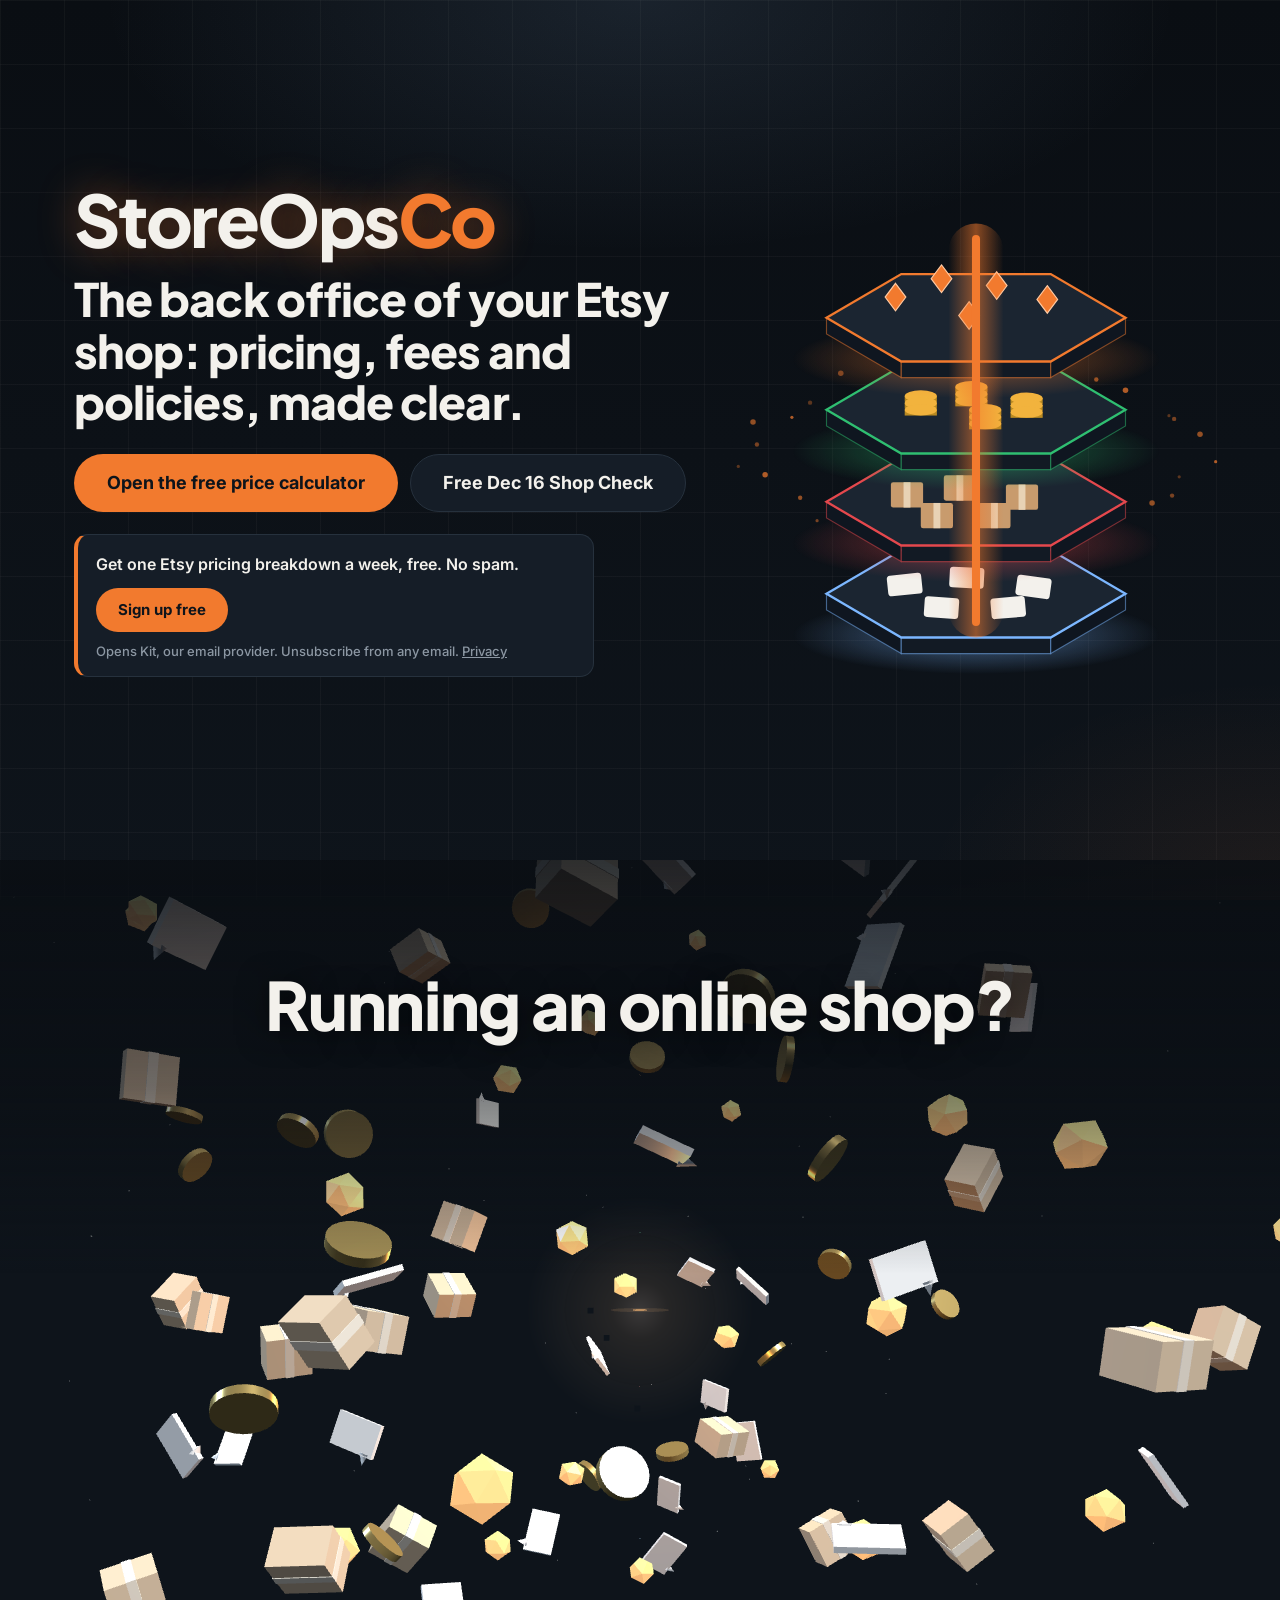
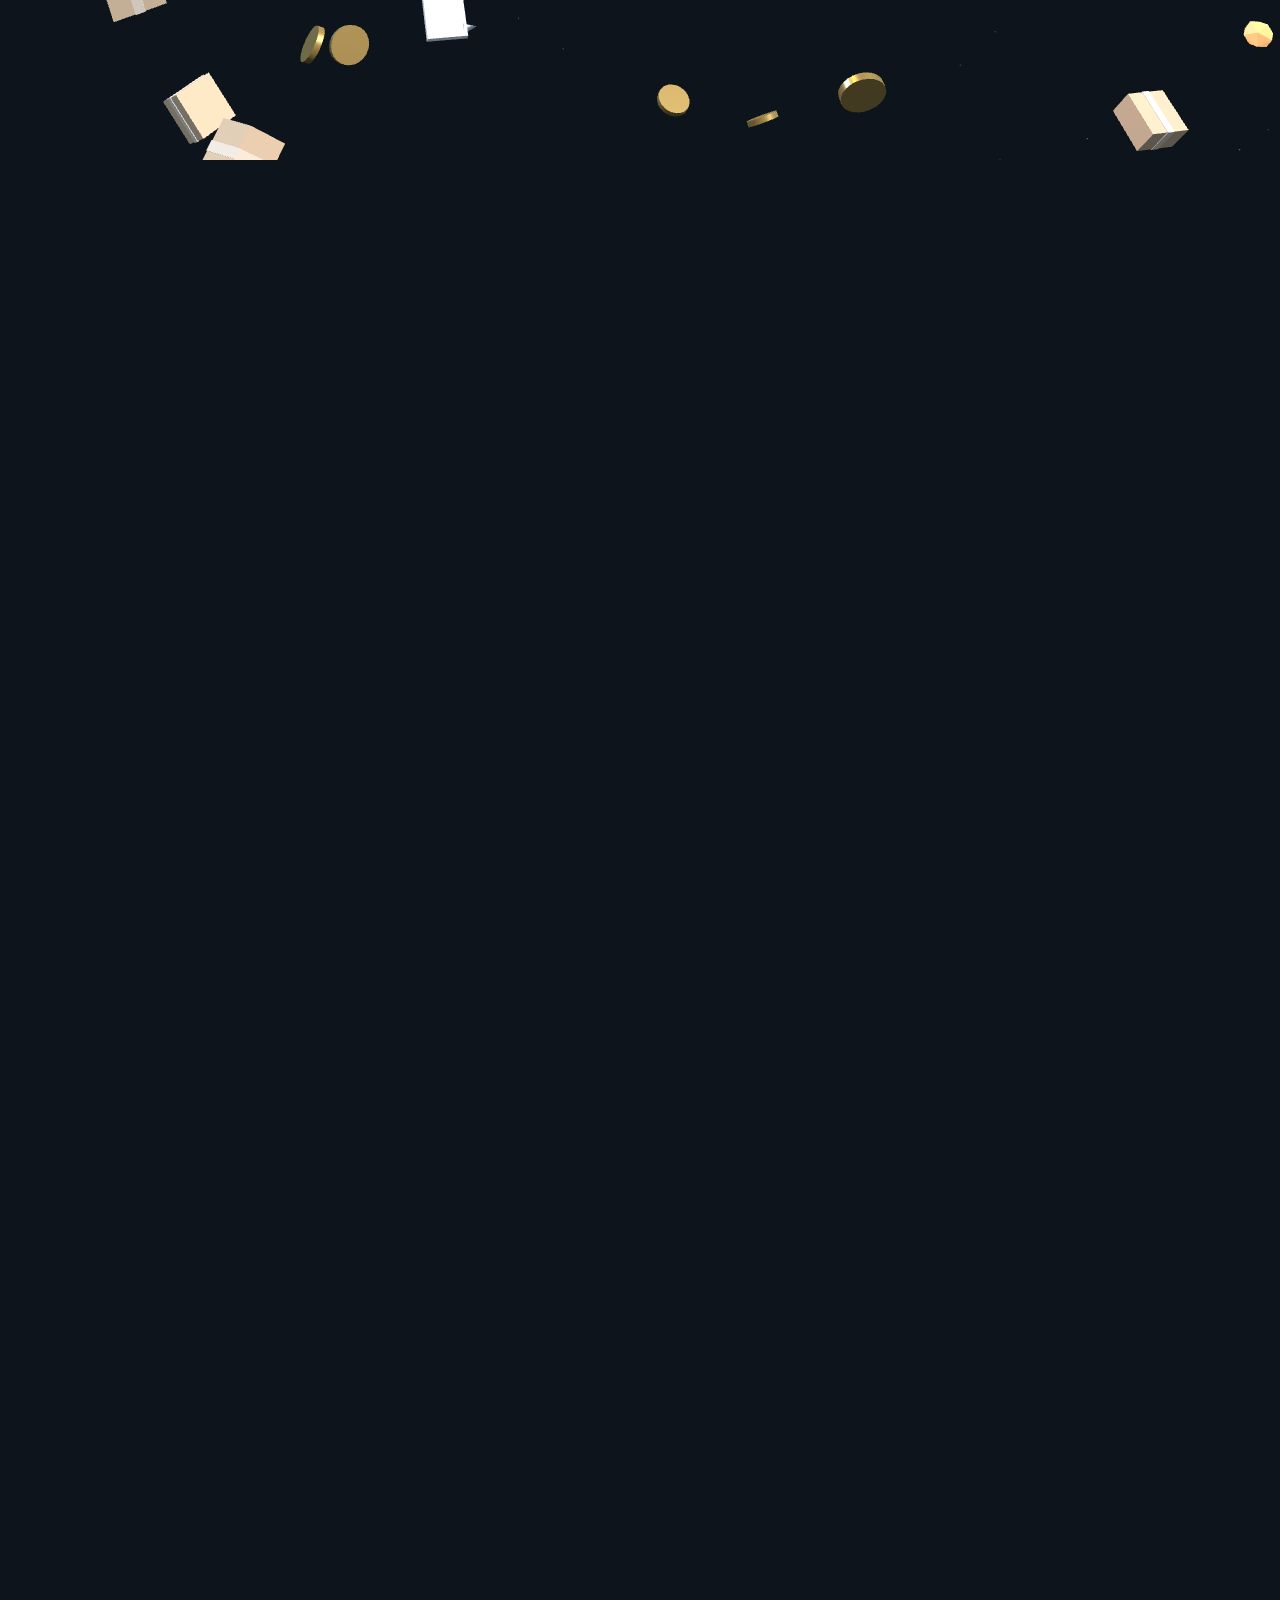
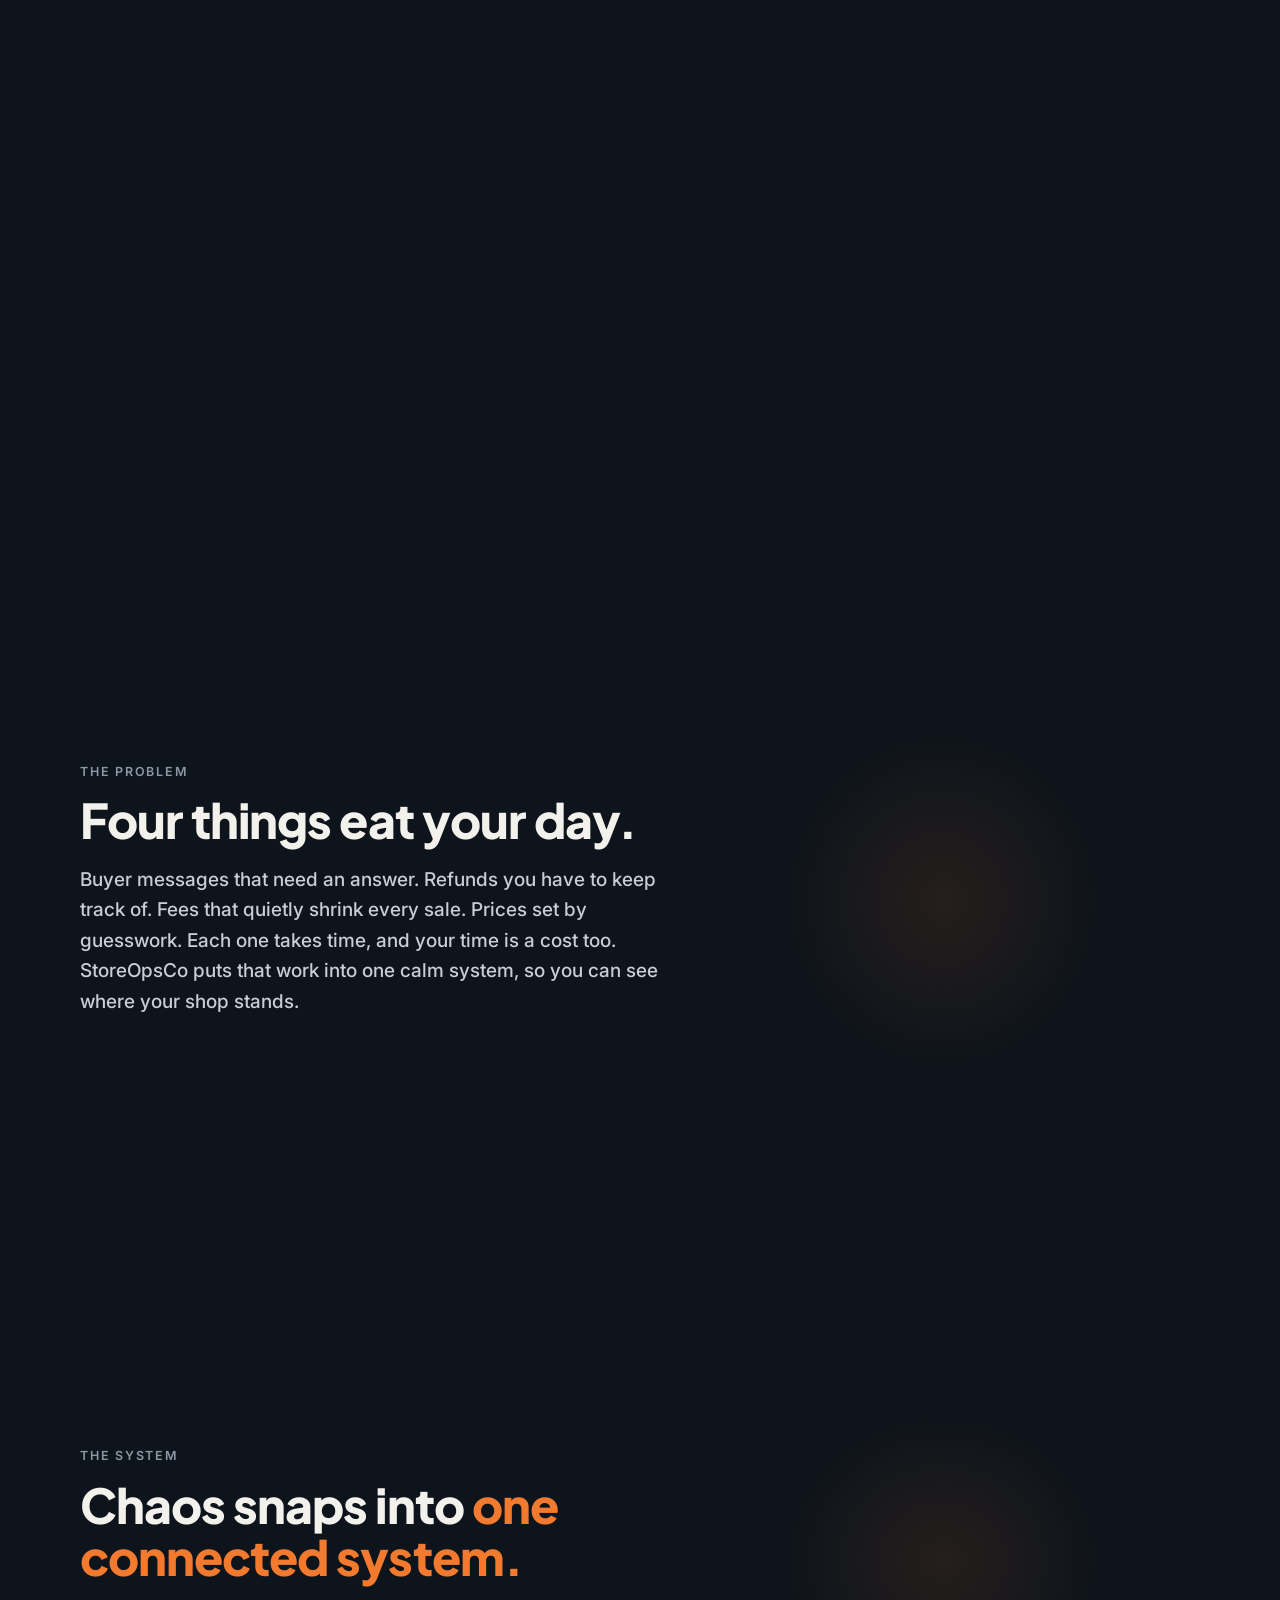
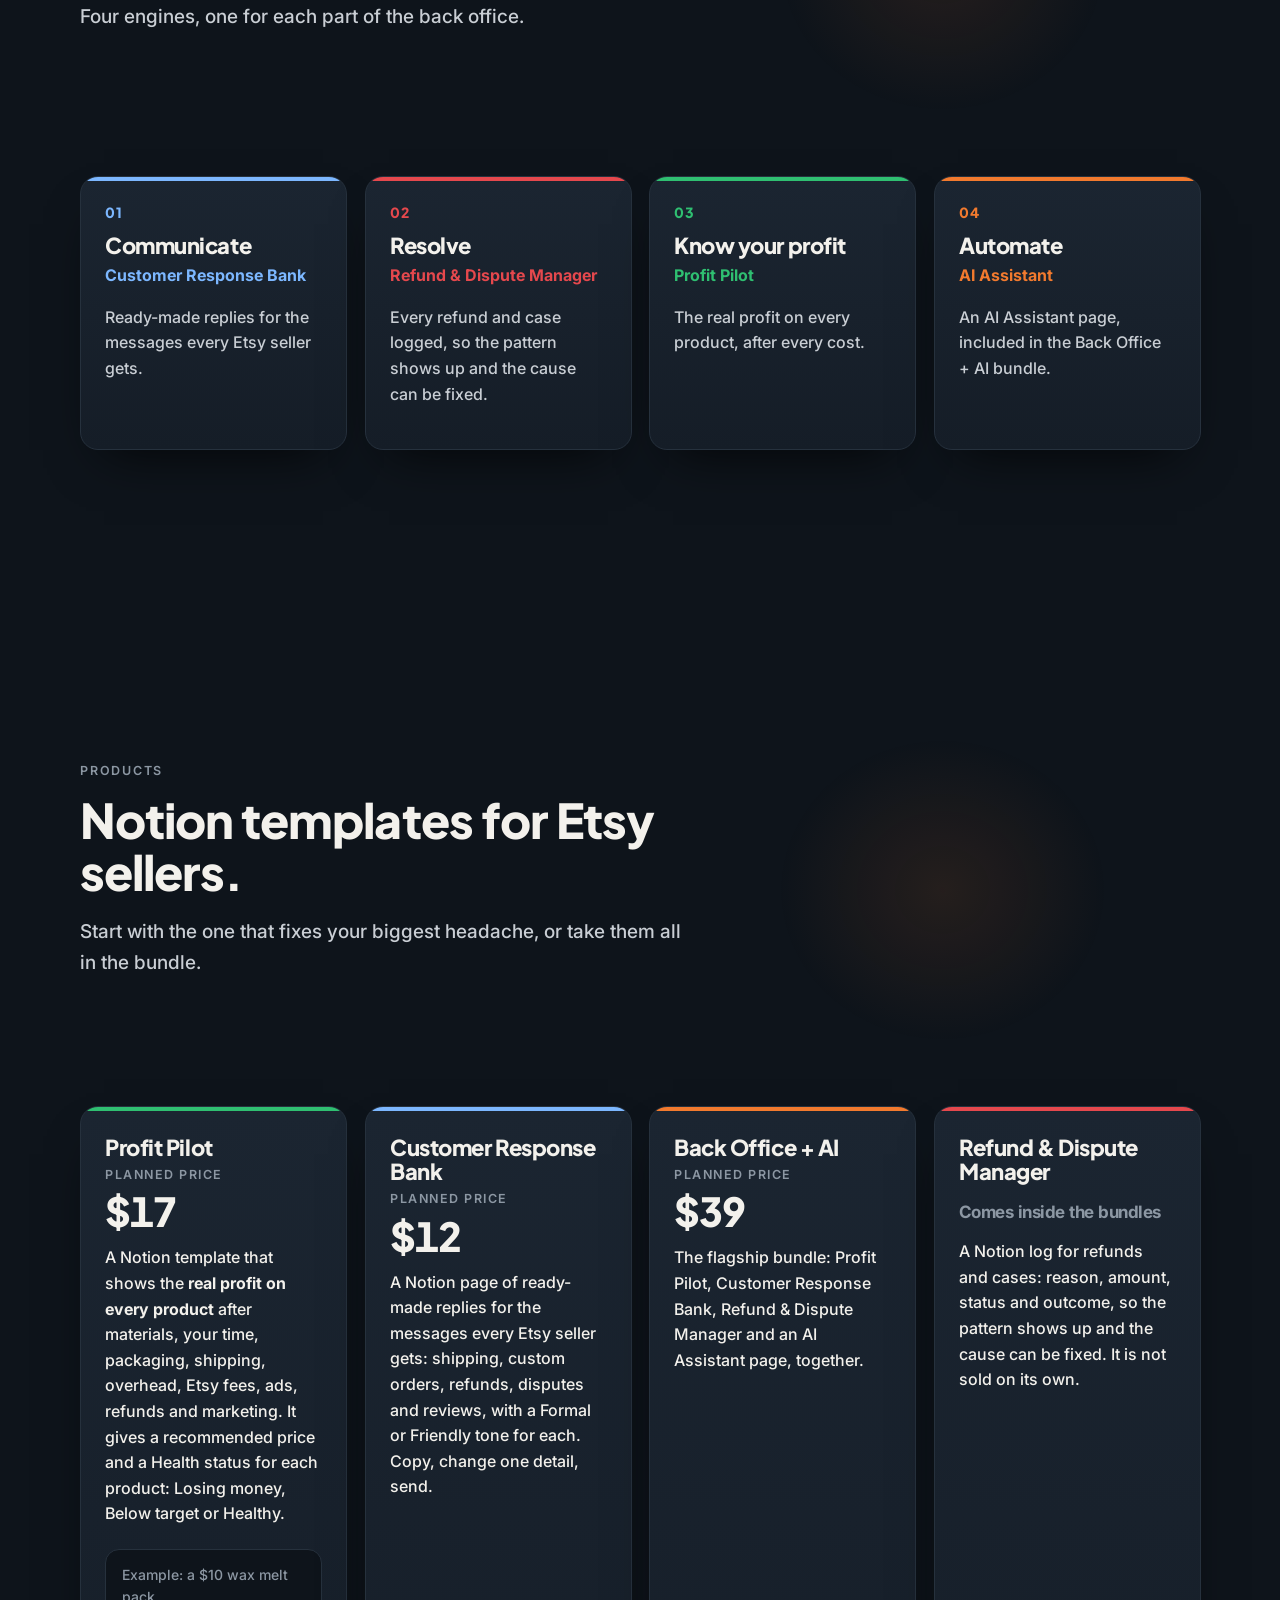
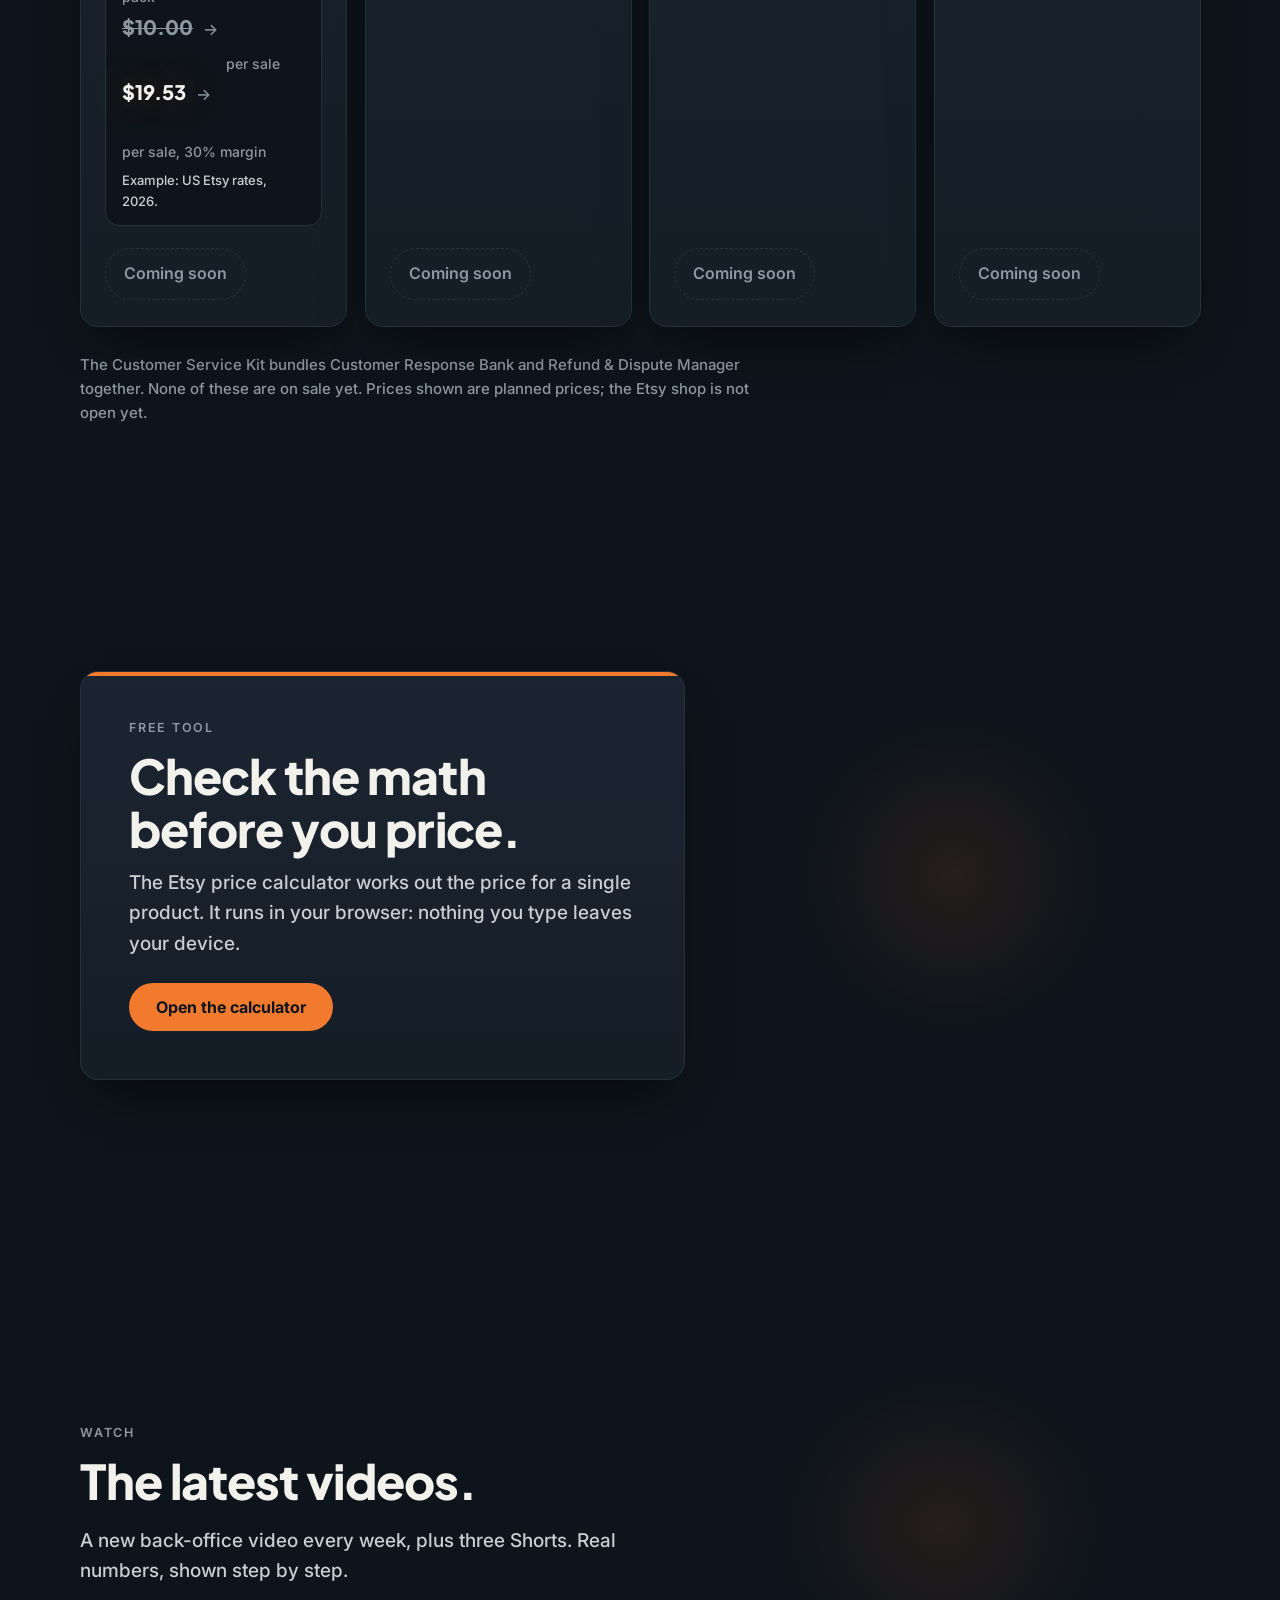
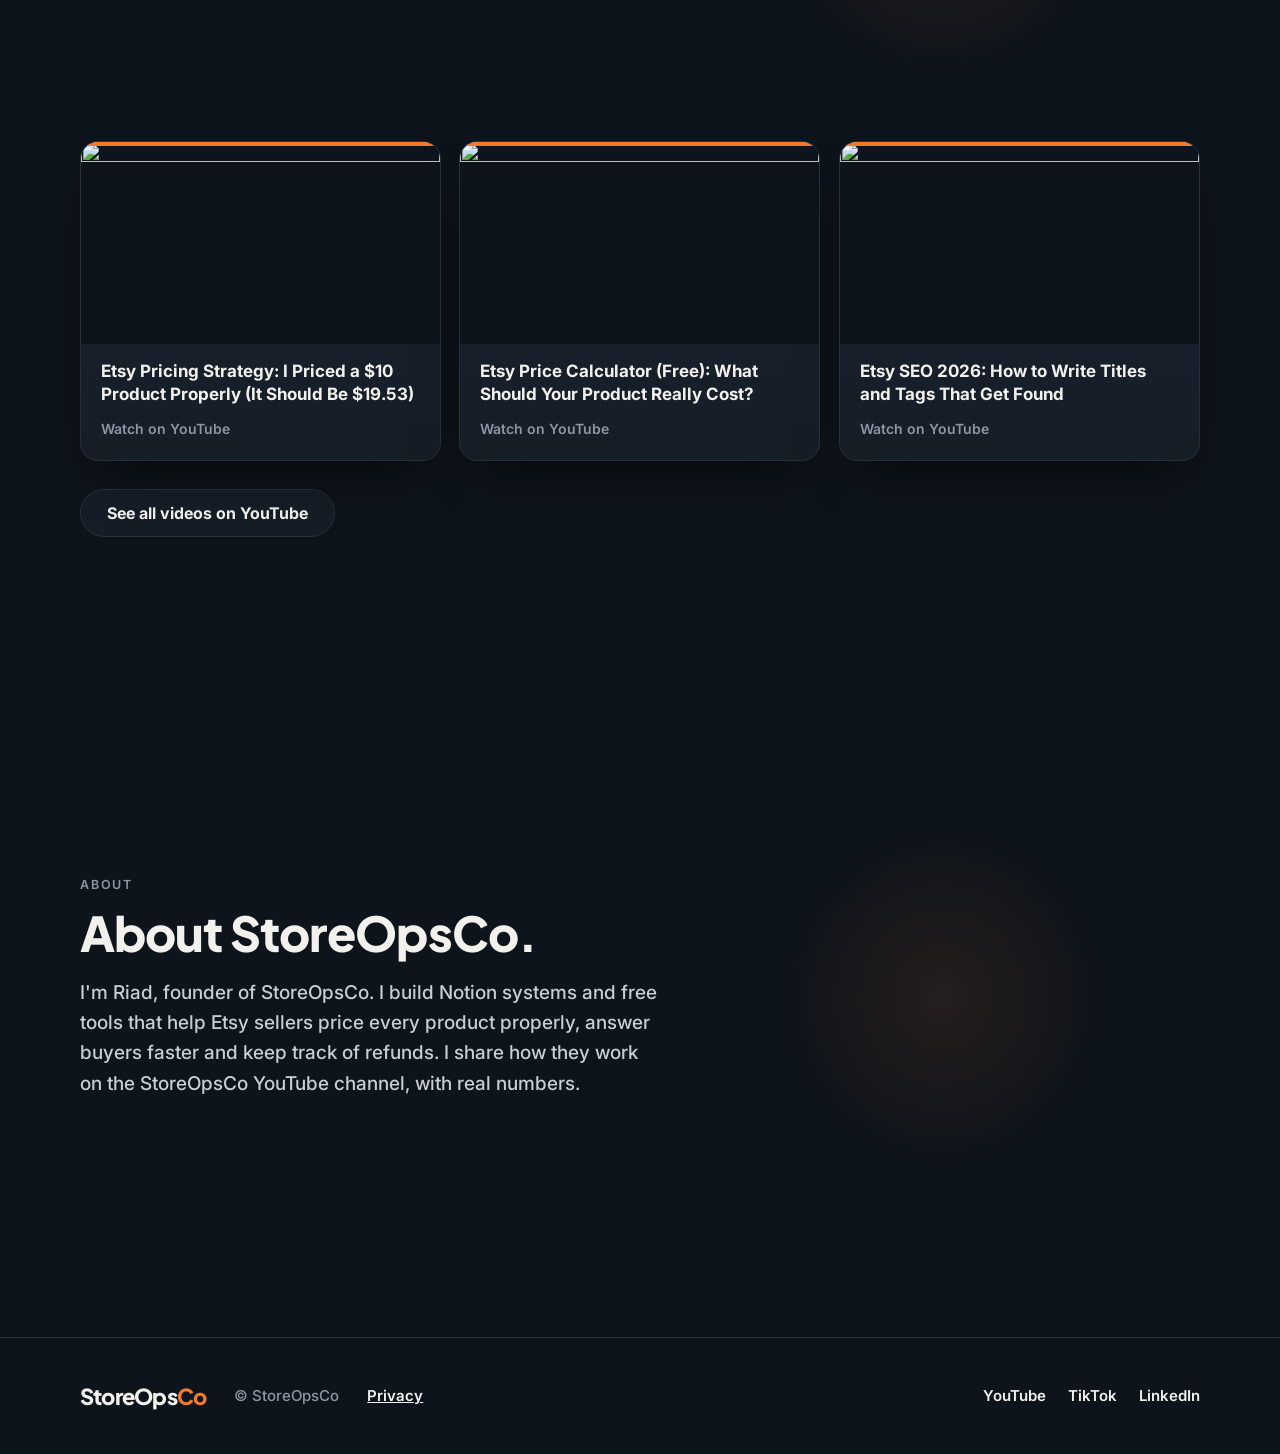
==== commit e795de7c: "Homepage: add Dec 16 Shop Check button Co-Authored-By: Claude Opus 5.5 <noreply@anthropic.com> Claud" ====
--- a/index.html
+++ b/index.html
@@ -43,6 +43,7 @@
       <h1 class="headline" id="h-start">The back office of your Etsy shop: pricing, fees and policies, made clear.</h1>
       <div class="btn-row">
         <a class="btn primary big" href="https://storeopsco.com/etsy-price-calculator/" data-link="CALCULATOR_URL">Open the free price calculator</a>
+        <a class="btn secondary big" href="/check/">Free Dec 16 Shop Check</a>
       </div>
       <!-- Email sign-up box: comes from signup-box.js -->
       <div class="intro-signup" data-signup-box></div>
